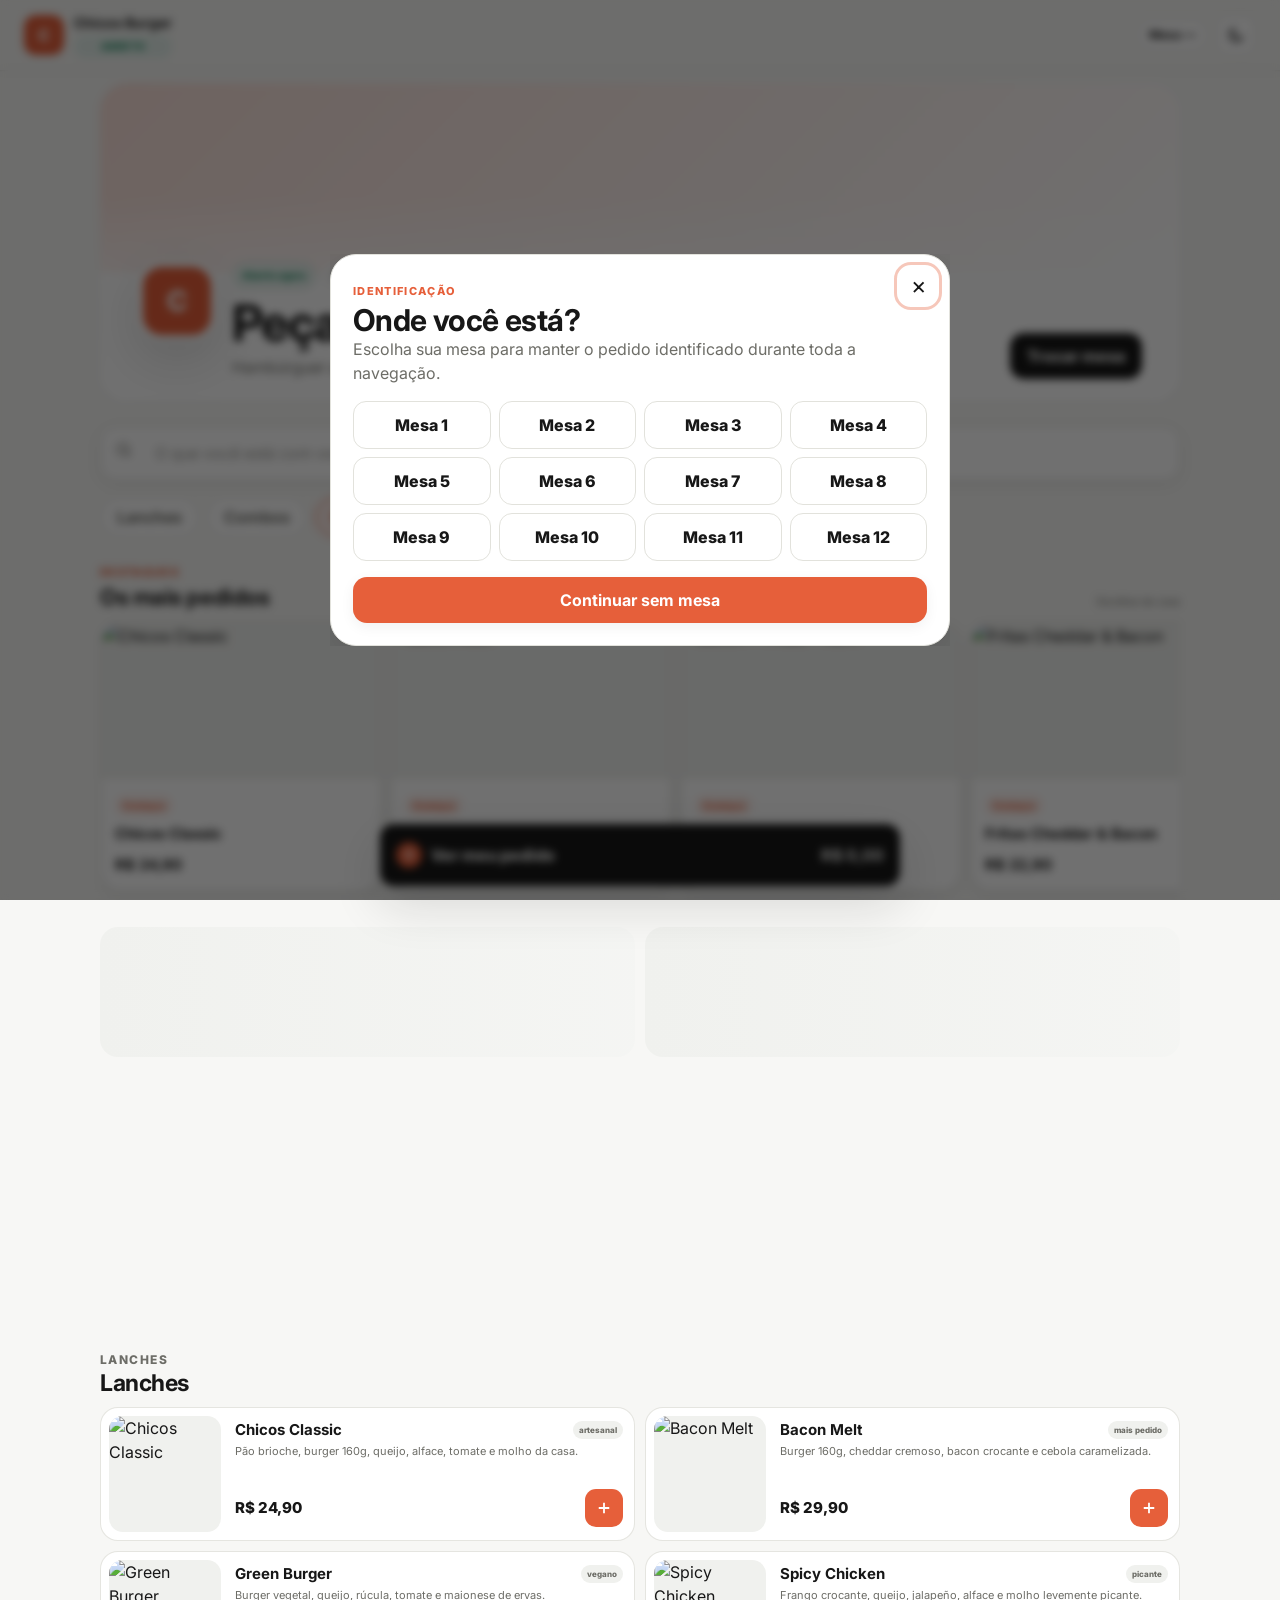
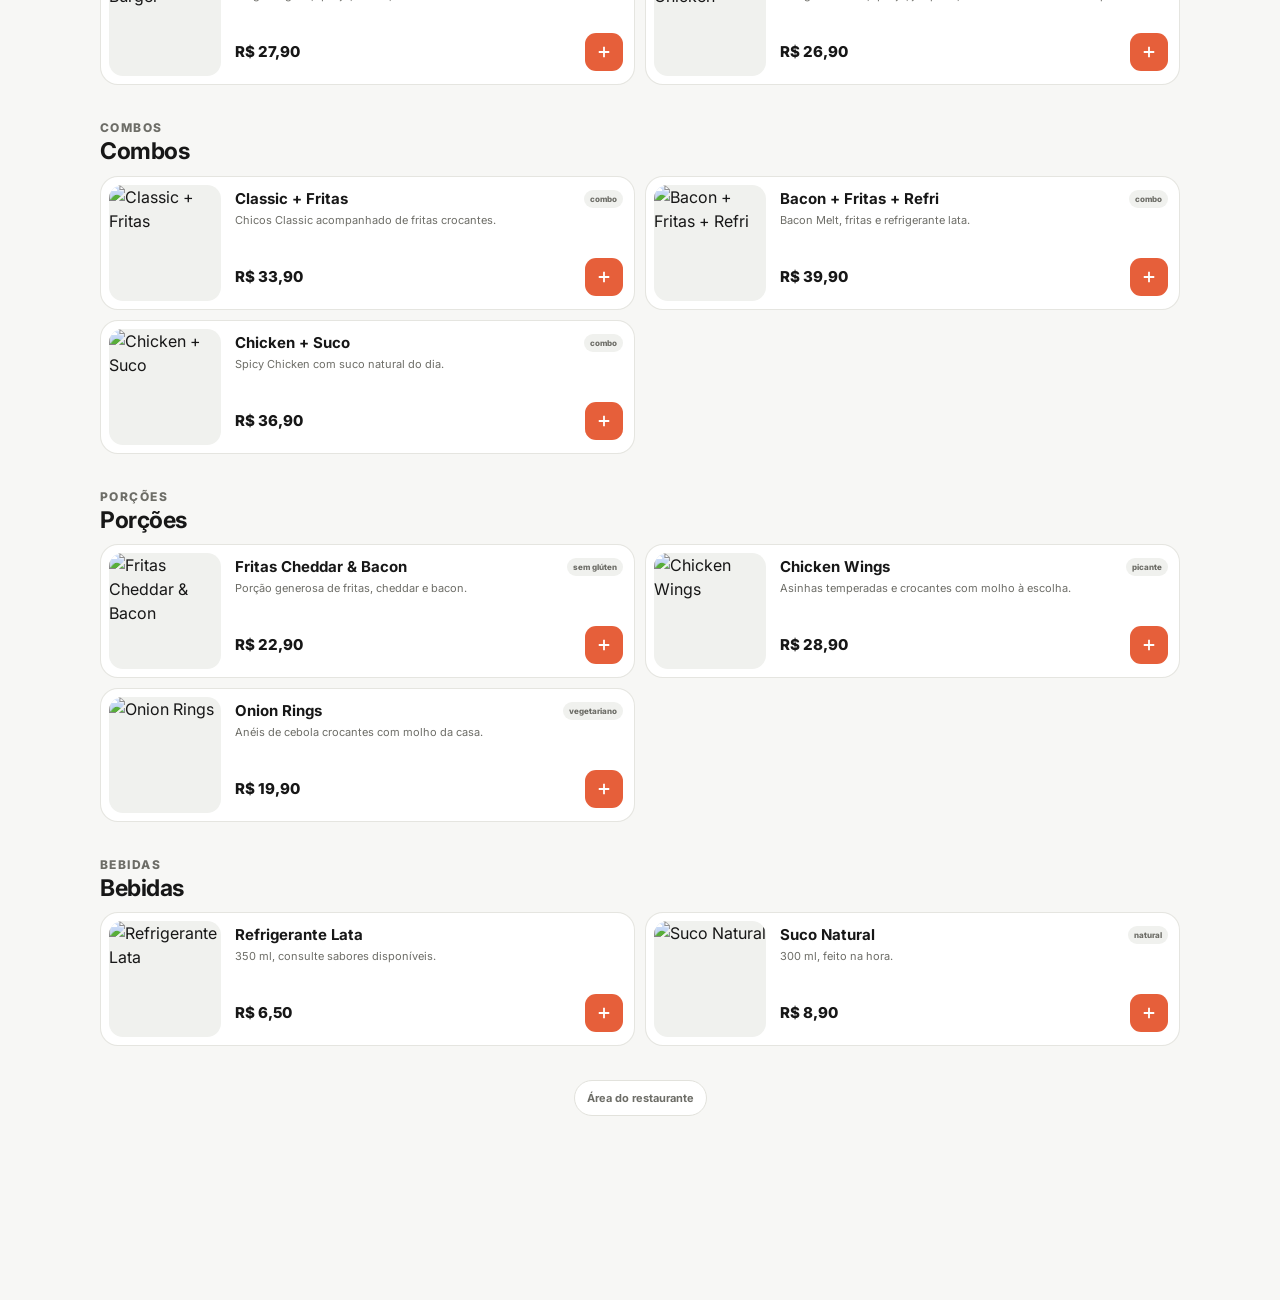
==== index.html @ df5fd44f "feat(cro): improve mobile copy, filters and conversion actions" ====
<!doctype html>
<html lang="pt-BR">
<head>
<meta charset="utf-8">
<meta name="viewport" content="width=device-width,initial-scale=1,viewport-fit=cover">
<meta name="theme-color" content="#E65F3A">
<meta name="description" content="Cardápio digital personalizado.">
<link rel="manifest" href="manifest.json">
<link rel="icon" href="assets/icon.svg" type="image/svg+xml">
<link rel="preconnect" href="https://fonts.googleapis.com">
<link rel="preconnect" href="https://fonts.gstatic.com" crossorigin>
<link href="https://fonts.googleapis.com/css2?family=Inter:wght@400;500;600;700;800&display=swap" rel="stylesheet">
<link rel="stylesheet" href="css/base.css">
<link rel="stylesheet" href="css/menu.css">
<title>Cardápio Digital</title>
</head>
<body>
<div class="app-shell menu-app">
<header class="topbar menu-topbar">
  <a class="brand-lockup" href="#" aria-label="Início do cardápio">
    <div class="brand-mark" id="brandMark" aria-hidden="true">C</div>
    <div class="brand-copy"><strong id="restaurantName">Cardápio</strong><span id="restaurantStatus" class="status-badge">Aberto</span></div>
  </a>
  <div class="header-actions"><span id="tableBadge" class="table-badge">Mesa —</span><button class="icon-button" id="themeToggle" type="button" aria-label="Alternar tema"></button></div>
</header>

<section class="brand-hero" id="brandHero" aria-labelledby="menuTitle">
  <div class="brand-cover" id="brandCover"></div>
  <div class="brand-hero-inner">
    <div class="brand-avatar" id="brandAvatar">C</div>
    <div class="brand-identity">
      <div class="brand-status-row"><span class="hero-status" id="heroStatus">Aberto agora</span><span class="hero-table" id="heroTable">Mesa —</span></div>
      <h1 id="menuTitle">Peça do seu jeito.</h1>
      <p id="menuSubtitle" class="muted">Escolha seus favoritos e peça em poucos toques.</p>
    </div>
    <button class="hero-action" id="changeTableButton" type="button">Trocar mesa</button>
  </div>
</section>

<main>
<section class="search-wrap" aria-label="Busca">
<label class="search-field"><span class="sr-only">Buscar no cardápio</span><span class="search-icon" id="searchIcon" aria-hidden="true"></span><input id="searchInput" type="search" autocomplete="off" placeholder="O que você está com vontade de comer?"><button id="clearSearch" class="clear-search" type="button" aria-label="Limpar busca" hidden>×</button></label>
</section>

<nav id="categoryNav" class="category-nav" aria-label="Categorias"></nav>
<div id="filterNav" class="filter-nav" aria-label="Filtros do cardápio"></div>

<section id="featuredSection" class="discover-section" hidden aria-labelledby="featuredTitle">
<div class="discover-head"><div><p class="eyebrow">Destaques</p><h2 id="featuredTitle">Os mais pedidos</h2></div><span class="discover-note">Escolhas da casa</span></div>
<div id="featuredGrid" class="featured-scroller"></div>
</section>

<section id="repeatSection" class="discover-section" hidden aria-labelledby="repeatTitle">
<div class="discover-head"><div><p class="eyebrow">Para você</p><h2 id="repeatTitle">Peça novamente</h2></div><span class="discover-note">Seus últimos pedidos</span></div>
<div id="repeatGrid" class="repeat-scroller"></div>
</section>

<div id="loadingState" class="product-grid skeleton-grid" aria-hidden="true"></div>
<section id="menuSections" class="menu-sections" hidden></section>
<section id="emptyState" class="state-card" hidden><div class="state-icon" aria-hidden="true">⌕</div><h2>Nenhum item encontrado</h2><p class="muted">Tente buscar por outro nome ou escolha outra categoria.</p></section>
</main>
<section id="visitSection" class="visit-section" hidden aria-labelledby="visitTitle"><div class="visit-inner"><div><p class="eyebrow">Visite o restaurante</p><h2 id="visitTitle">Onde estamos</h2><p id="visitAddress" class="visit-address"></p><p id="visitHours" class="muted visit-hours"></p></div><div class="visit-actions"><a id="mapButton" class="primary-button" href="#" target="_blank" rel="noopener">Como chegar</a><a id="whatsappButton" class="outline-button" href="#" target="_blank" rel="noopener">WhatsApp</a></div></div></section>
<footer class="menu-footer"><a href="admin.html" class="admin-access">Área do restaurante</a></footer>

<button id="cartBar" class="cart-bar" type="button" aria-label="Abrir carrinho"><span class="cart-bar-left"><span class="count-badge" id="cartCount">0</span><span>Ver meu pedido</span></span><strong id="cartTotal">R$ 0,00</strong></button>
</div>

<dialog id="productDialog" class="modal">
<div class="modal-card product-modal">
<button class="modal-close" data-close="productDialog" type="button" aria-label="Fechar">×</button>
<div class="modal-media"><img id="productModalImage" alt="" loading="lazy"></div>
<div class="modal-body">
<div class="modal-kicker"><span id="productModalCategory" class="tag"></span></div>
<h2 id="productModalName"></h2><p id="productModalDescription" class="muted"></p><strong id="productModalPrice" class="modal-price"></strong>
<div id="addonGroups" class="addon-groups"></div>
<label class="field-label"><span>Observações</span><textarea id="productNotes" rows="3" maxlength="240" placeholder="Ex.: sem cebola, ponto da carne..."></textarea></label>
<div class="modal-footer"><div class="quantity-control"><button id="modalMinus" type="button" aria-label="Diminuir">−</button><output id="modalQuantity">1</output><button id="modalPlus" type="button" aria-label="Aumentar">+</button></div><button id="addToCartButton" class="primary-button" type="button">Adicionar • <span id="modalAddTotal">R$ 0,00</span></button></div>
</div>
</div>
</dialog>

<dialog id="cartDialog" class="modal modal-bottom">
<div class="modal-card cart-modal">
<div class="cart-head"><div><p class="eyebrow">Seu pedido</p><h2>Carrinho</h2></div><button class="modal-close" id="closeCartTop" data-close="cartDialog" type="button" aria-label="Fechar">×</button></div>
<div id="cartItems" class="cart-items"></div>
<section class="cart-upsell" id="cartUpsell" hidden><div class="discover-head"><div><p class="eyebrow">Aproveite</p><h3>Peça também</h3></div></div><div id="cartRecommendations" class="cart-recommendations"></div></section>
<div id="cartEmpty" class="state-card compact" hidden><div class="state-icon">🛒</div><h3>Seu carrinho está vazio</h3><p class="muted">Adicione um item para começar.</p></div>
<form id="checkoutForm" class="checkout-form" novalidate>
<div class="form-grid two"><label class="field-label"><span>Nome</span><input id="customerName" required maxlength="80" autocomplete="name" placeholder="Como podemos chamar você?"></label><label class="field-label"><span>Contato</span><input id="customerPhone" maxlength="20" autocomplete="tel" placeholder="(opcional)"></label></div>
<fieldset class="order-type-field"><legend>Tipo de pedido</legend><div class="choice-grid">
<label class="choice-card"><input type="radio" name="orderType" value="table" checked><span>Na mesa<span class="choice-meta" id="tableChoiceMeta">Mesa —</span></span></label>
<label class="choice-card"><input type="radio" name="orderType" value="pickup"><span>Retirada<span class="choice-meta">Balcão</span></span></label>
<label class="choice-card"><input type="radio" name="orderType" value="delivery"><span>Delivery<span class="choice-meta">Informe o endereço</span></span></label>
</div></fieldset>
<label id="addressField" class="field-label" hidden><span>Endereço</span><textarea id="customerAddress" rows="2" maxlength="220" placeholder="Rua, número, bairro e referência"></textarea></label>
<label class="field-label"><span>Cupom</span><div class="coupon-row"><input id="couponInput" maxlength="30" placeholder="Ex.: BEMVINDO10"><button id="applyCouponButton" class="outline-button" type="button">Aplicar</button></div><small id="couponMessage" class="field-help" aria-live="polite"></small></label>
<div class="checkout-summary"><div><span>Subtotal</span><strong id="checkoutSubtotal">R$ 0,00</strong></div><div><span>Desconto</span><strong id="checkoutDiscount">R$ 0,00</strong></div><div class="checkout-grand"><span>Total</span><strong id="checkoutTotal">R$ 0,00</strong></div></div>
<div class="checkout-actions"><button class="primary-button full" id="sendOrderButton" type="submit">Confirmar pedido · <span id="checkoutButtonTotal">R$ 0,00</span></button><button class="checkout-cancel" id="closeCartBottom" type="button">Voltar ao cardápio</button></div><p class="microcopy">Seu pedido será salvo neste dispositivo e aberto no WhatsApp do restaurante.</p>
</form>
</div>
</dialog>

<dialog id="tableDialog" class="modal"><div class="modal-card simple-modal"><button class="modal-close" id="closeTableTop" data-close="tableDialog" type="button" aria-label="Fechar">×</button><div class="cart-head"><div><p class="eyebrow">Identificação</p><h2>Onde você está?</h2></div></div><p class="muted">Escolha sua mesa para manter o pedido identificado durante toda a navegação.</p><div id="tableChoices" class="table-choice-grid"></div><button class="primary-button full" id="continueWithoutTable" type="button">Continuar sem mesa</button></div></dialog>
<div id="toast" class="toast" role="status" aria-live="polite"></div>
<script src="js/data.js"></script><script src="js/utils.js"></script><script src="js/i18n.js"></script><script src="js/cart.js"></script><script src="js/menu.js"></script>
</body>
</html>
---- css/base.css ----
:root{--font-sans:"Inter",system-ui,-apple-system,BlinkMacSystemFont,"Segoe UI",sans-serif;--bg:#f7f7f5;--surface:#fff;--surface-2:#f0f1ee;--text:#171717;--muted:#6d6d67;--border:#e2e2dc;--primary:#e65f3a;--primary-strong:#c94622;--success:#18865c;--warning:#b26b00;--danger:#b42318;--shadow-sm:0 4px 14px rgba(23,23,23,.06);--shadow-lg:0 18px 50px rgba(23,23,23,.14);--radius-sm:10px;--radius-md:16px;--radius-lg:24px;--content-max:1120px;color-scheme:light}
html[data-theme="dark"]{--bg:#121212;--surface:#1a1a1a;--surface-2:#222;--text:#f3f3ef;--muted:#aaa9a0;--border:#30302c;--shadow-sm:0 6px 18px rgba(0,0,0,.24);--shadow-lg:0 24px 60px rgba(0,0,0,.45);color-scheme:dark}
*{box-sizing:border-box}html{scroll-behavior:smooth;background:var(--bg)}body{margin:0;min-width:320px;background:var(--bg);color:var(--text);font-family:var(--font-sans);line-height:1.5;-webkit-font-smoothing:antialiased;text-rendering:optimizeLegibility}button,input,textarea,select{font:inherit}button{cursor:pointer}button:focus-visible,input:focus-visible,textarea:focus-visible,select:focus-visible,a:focus-visible{outline:3px solid color-mix(in srgb,var(--primary) 35%,transparent);outline-offset:2px}img{display:block;max-width:100%}a{color:inherit;text-decoration:none}.sr-only{position:absolute;width:1px;height:1px;padding:0;margin:-1px;overflow:hidden;clip:rect(0,0,0,0);white-space:nowrap;border:0}.app-shell{min-height:100dvh;padding-bottom:84px}main{width:min(calc(100% - 32px),var(--content-max));margin:0 auto}
.topbar{position:sticky;top:0;z-index:20;display:flex;align-items:center;justify-content:space-between;gap:16px;padding:12px 16px;border-bottom:1px solid color-mix(in srgb,var(--border) 85%,transparent);background:color-mix(in srgb,var(--bg) 88%,transparent);backdrop-filter:blur(18px)}
.brand-lockup,.header-actions,.cart-bar-left,.cart-head,.content-toolbar,.panel-head,.admin-actions{display:flex;align-items:center}.brand-lockup{gap:10px;min-width:0}.brand-copy{display:grid;gap:2px;min-width:0}.brand-copy strong{font-size:14px;white-space:nowrap;overflow:hidden;text-overflow:ellipsis}.header-actions{gap:8px}.brand-mark{width:40px;height:40px;border-radius:12px;display:grid;place-items:center;background:var(--primary);color:#fff;font-weight:800;flex:0 0 auto}.brand-mark.large{width:56px;height:56px;border-radius:16px;margin-bottom:14px}
.table-badge,.status-badge,.tag,.count-badge{display:inline-flex;align-items:center;justify-content:center;border-radius:999px;white-space:nowrap}.table-badge{min-height:32px;padding:0 11px;background:var(--surface);border:1px solid var(--border);font-size:12px;font-weight:700}.status-badge{padding:4px 8px;font-size:10px;font-weight:800;letter-spacing:.02em;text-transform:uppercase;background:color-mix(in srgb,var(--success) 12%,var(--surface));color:var(--success)}.status-badge.closed{background:color-mix(in srgb,var(--danger) 12%,var(--surface));color:var(--danger)}.count-badge{min-width:26px;height:26px;padding:0 7px;background:var(--primary);color:#fff;font-size:12px;font-weight:800}
.icon-button,.modal-close,.clear-search{border:0;background:transparent;color:var(--text)}.icon-button{width:40px;height:40px;border-radius:12px;display:grid;place-items:center;background:var(--surface);border:1px solid var(--border)}.icon-button svg{width:18px;height:18px}
.primary-button,.outline-button{min-height:46px;border-radius:14px;padding:0 18px;border:1px solid transparent;font-weight:700;transition:transform .18s ease,background .18s ease,border-color .18s ease}.primary-button{background:var(--primary);color:#fff;box-shadow:var(--shadow-sm)}.primary-button:hover{background:var(--primary-strong);transform:translateY(-1px)}.primary-button:disabled{opacity:.55;cursor:not-allowed;transform:none}.outline-button{background:var(--surface);color:var(--text);border-color:var(--border)}.outline-button:hover{border-color:var(--primary)}.full{width:100%}.danger-outline{color:var(--danger);border-color:color-mix(in srgb,var(--danger) 30%,var(--border))}
.hero{display:flex;align-items:end;justify-content:space-between;gap:20px;padding:28px 0 18px}.eyebrow{margin:0 0 4px;color:var(--primary);font-size:11px;text-transform:uppercase;letter-spacing:.12em;font-weight:800}h1,h2,h3,p{margin-top:0}h1{margin-bottom:8px;font-size:clamp(30px,5vw,46px);line-height:1.03;letter-spacing:-.035em}h2{font-size:clamp(22px,3vw,30px);letter-spacing:-.02em;line-height:1.1;margin-bottom:8px}h3{font-size:17px;margin-bottom:6px}.muted{color:var(--muted)}.microcopy{color:var(--muted);font-size:11px;text-align:center;margin:10px 0 0}.field-help{color:var(--muted);font-size:11px}.error-message{min-height:20px;color:var(--danger);font-size:12px;margin-bottom:0}
.search-wrap{padding-bottom:12px}.search-field{display:flex;align-items:center;gap:10px;min-height:50px;padding:0 14px;border:1px solid var(--border);border-radius:16px;background:var(--surface)}.search-field input{width:100%;border:0;background:transparent;color:var(--text);outline:0;min-width:0}.search-field input::placeholder{color:color-mix(in srgb,var(--muted) 70%,transparent)}.search-icon svg{width:18px;height:18px;color:var(--muted)}.clear-search{font-size:24px;color:var(--muted);line-height:1}
.category-nav{position:sticky;top:64px;z-index:15;display:flex;gap:8px;padding:8px 0;margin-bottom:18px;overflow-x:auto;scrollbar-width:none;background:color-mix(in srgb,var(--bg) 92%,transparent);backdrop-filter:blur(12px)}.category-nav::-webkit-scrollbar{display:none}.category-chip{flex:0 0 auto;min-height:38px;padding:0 14px;border-radius:999px;border:1px solid var(--border);background:var(--surface);color:var(--muted);font-weight:700}.category-chip.active{border-color:var(--primary);background:color-mix(in srgb,var(--primary) 11%,var(--surface));color:var(--primary)}
.product-grid{display:grid;grid-template-columns:1fr;gap:12px}.menu-section{scroll-margin-top:120px;margin-bottom:32px}.section-head{display:flex;align-items:end;justify-content:space-between;gap:14px;margin-bottom:12px}.section-head p{margin-bottom:0;font-size:12px;color:var(--muted)}.product-card{display:grid;grid-template-columns:112px 1fr;gap:14px;padding:10px;background:var(--surface);border:1px solid var(--border);border-radius:18px;box-shadow:var(--shadow-sm);transition:transform .18s ease,border-color .18s ease}.product-card:hover{transform:translateY(-1px);border-color:color-mix(in srgb,var(--primary) 35%,var(--border))}.product-media{position:relative;min-height:120px;overflow:hidden;border-radius:14px;background:var(--surface-2)}.product-media img{width:100%;height:100%;min-height:120px;object-fit:cover}.product-media .sold-out{position:absolute;inset:auto 8px 8px;background:rgba(0,0,0,.68);color:#fff;border-radius:999px;padding:5px 8px;font-size:10px;font-weight:800;text-align:center}.product-body{display:flex;min-width:0;flex-direction:column;justify-content:space-between;gap:8px;padding:4px 3px 4px 0}.product-title-row{display:flex;align-items:start;justify-content:space-between;gap:8px}.product-card h3{margin:0;font-size:16px}.product-desc{margin:0;color:var(--muted);font-size:12px;display:-webkit-box;-webkit-line-clamp:2;-webkit-box-orient:vertical;overflow:hidden}.product-bottom{display:flex;align-items:center;justify-content:space-between;gap:10px}.product-price{font-weight:800;font-size:15px}.add-button{width:40px;height:40px;flex:0 0 auto;display:grid;place-items:center;border-radius:12px;border:0;background:var(--primary);color:#fff;font-size:22px}.product-card[data-sold="true"]{opacity:.62}.product-card[data-sold="true"] .add-button{background:var(--surface-2);color:var(--muted);cursor:not-allowed}.add-button svg{width:18px;height:18px}.tags{display:flex;flex-wrap:wrap;gap:5px}.tag{padding:3px 7px;border:1px solid var(--border);color:var(--muted);font-size:10px;font-weight:700;background:var(--surface-2)}
.state-card{padding:34px 18px;border:1px dashed var(--border);border-radius:20px;text-align:center;background:var(--surface)}.state-card.compact{padding:20px 16px}.state-icon{font-size:28px;margin-bottom:8px}
.cart-bar{position:fixed;left:50%;bottom:14px;z-index:30;transform:translateX(-50%);width:min(calc(100% - 28px),520px);min-height:60px;padding:0 16px;display:flex;justify-content:space-between;align-items:center;gap:12px;background:var(--text);color:var(--bg);border:0;border-radius:18px;box-shadow:var(--shadow-lg)}.cart-bar-left{gap:9px;font-weight:800}
.modal{width:100%;max-width:620px;padding:0;border:0;background:transparent}.modal::backdrop{background:rgba(0,0,0,.56);backdrop-filter:blur(4px)}.modal-card{position:relative;overflow:hidden;background:var(--surface);color:var(--text);border:1px solid var(--border);border-radius:var(--radius-lg);box-shadow:var(--shadow-lg)}.modal-close{position:absolute;top:12px;right:12px;z-index:5;width:38px;height:38px;border-radius:12px;background:color-mix(in srgb,var(--surface) 88%,transparent);font-size:24px}.modal-body,.simple-modal,.login-card{padding:22px}.product-modal{max-height:92dvh;overflow-y:auto}.modal-media{aspect-ratio:16/10;background:var(--surface-2)}.modal-media img{width:100%;height:100%;object-fit:cover}.modal-price{display:block;font-size:23px;margin-bottom:14px}.addon-groups{display:grid;gap:14px;margin:16px 0}.addon-group h4{margin:0 0 8px;font-size:13px}.addon-options{display:grid;gap:7px}.addon-option{display:flex;align-items:center;justify-content:space-between;gap:12px;min-height:44px;padding:9px 10px;border:1px solid var(--border);border-radius:12px}.addon-option-main{display:flex;align-items:center;gap:9px;min-width:0}.addon-option input{accent-color:var(--primary)}.addon-option small{color:var(--muted);font-size:11px}
.field-label{display:grid;gap:6px;margin-bottom:14px}.field-label>span{font-size:12px;font-weight:700}input,textarea,select{width:100%;border:1px solid var(--border);border-radius:12px;min-height:44px;padding:10px 12px;background:var(--surface);color:var(--text)}textarea{resize:vertical;min-height:90px}.modal-footer{display:grid;grid-template-columns:auto 1fr;gap:10px;align-items:center;margin-top:10px}.quantity-control{display:inline-flex;align-items:center;border:1px solid var(--border);border-radius:14px;overflow:hidden;min-height:46px}.quantity-control button{width:42px;height:46px;border:0;background:var(--surface-2);color:var(--text);font-size:20px}.quantity-control output{min-width:34px;text-align:center;font-weight:800}
.modal-bottom{align-items:end}.modal-bottom .cart-modal{border-radius:24px 24px 0 0;max-height:94dvh}.cart-modal{display:grid;gap:14px;padding:20px}.cart-head{justify-content:space-between;gap:12px}.cart-head h2{margin-bottom:0}.cart-items{display:grid;gap:10px;max-height:34dvh;overflow-y:auto}.cart-item{display:grid;grid-template-columns:1fr auto;gap:12px;padding:12px;border:1px solid var(--border);border-radius:14px;background:var(--surface-2)}.cart-item h3{font-size:14px;margin:0 0 4px}.cart-item p{margin:0;color:var(--muted);font-size:11px}.cart-item-side{display:grid;justify-items:end;gap:7px}.cart-item-actions{display:inline-flex;align-items:center;gap:5px}.cart-item-actions button{width:30px;height:30px;border-radius:9px;border:1px solid var(--border);background:var(--surface);color:var(--text)}.cart-item-total{font-weight:800;font-size:13px}.checkout-form{border-top:1px solid var(--border);padding-top:16px}.form-grid{display:grid;gap:12px}.form-grid.two{grid-template-columns:1fr}.order-type-field{border:0;padding:0;margin:0 0 14px}.order-type-field legend{font-size:12px;font-weight:700;margin-bottom:7px}.choice-grid{display:grid;grid-template-columns:1fr;gap:8px}.choice-card{position:relative;display:flex;cursor:pointer}.choice-card input{position:absolute;opacity:0;pointer-events:none}.choice-card span{width:100%;padding:12px;border:1px solid var(--border);border-radius:13px;font-weight:700;display:grid;gap:2px}.choice-card input:checked+span{border-color:var(--primary);background:color-mix(in srgb,var(--primary) 10%,var(--surface))}.choice-meta{color:var(--muted);font-size:10px;font-weight:500}.coupon-row{display:grid;grid-template-columns:1fr auto;gap:8px}.checkout-summary{display:grid;gap:7px;margin:12px 0 14px;padding:14px;border:1px solid var(--border);border-radius:14px}.checkout-summary>div{display:flex;justify-content:space-between;gap:12px;font-size:12px}.checkout-grand{padding-top:8px;border-top:1px solid var(--border);font-size:15px!important}.table-choice-grid{display:grid;grid-template-columns:repeat(3,1fr);gap:8px;margin:16px 0}.table-choice-button{min-height:48px;border:1px solid var(--border);border-radius:13px;background:var(--surface);color:var(--text);font-weight:800}.table-choice-button:hover{border-color:var(--primary)}
.toast{position:fixed;left:50%;bottom:88px;z-index:90;transform:translate(-50%,12px);min-width:min(92vw,340px);padding:12px 16px;border-radius:12px;background:var(--text);color:var(--bg);box-shadow:var(--shadow-lg);opacity:0;pointer-events:none;transition:opacity .2s ease,transform .2s ease;text-align:center;font-size:12px;font-weight:700}.toast.show{opacity:1;transform:translate(-50%,0)}.skeleton-grid{min-height:420px}.skeleton-grid:before,.skeleton-grid:after{content:"";display:block;height:130px;border-radius:18px;background:linear-gradient(90deg,var(--surface-2),color-mix(in srgb,var(--surface-2) 70%,var(--surface)),var(--surface-2));background-size:200% 100%;animation:shimmer 1.2s infinite}.skeleton-grid:after{animation-delay:.18s}@keyframes shimmer{0%{background-position:0 0}100%{background-position:200% 0}}
@media (min-width:680px){main{width:min(calc(100% - 48px),var(--content-max))}.product-grid{grid-template-columns:repeat(2,1fr)}.form-grid.two,.choice-grid{grid-template-columns:repeat(2,1fr)}.choice-grid .choice-card:last-child:nth-child(odd){grid-column:1/-1}.table-choice-grid{grid-template-columns:repeat(4,1fr)}}@media (min-width:960px){.topbar{padding-inline:28px}.modal-bottom{align-items:center}.modal-bottom .cart-modal{border-radius:var(--radius-lg)}}
---- css/menu.css ----
.menu-app{--page-gutter:16px}.menu-topbar{box-shadow:0 1px 0 rgba(0,0,0,.02)}.brand-hero{position:relative;overflow:hidden;margin:0 auto 12px;width:min(100%,1180px);min-height:285px;background:var(--surface);border-bottom:1px solid var(--border);border-radius:0 0 28px 28px}.brand-cover{position:absolute;inset:0;height:170px;background:linear-gradient(135deg,color-mix(in srgb,var(--hero-color,#E65F3A) 24%,var(--surface)),var(--surface));background-size:cover;background-position:center}.brand-cover:not(.has-image){opacity:.8}.brand-hero-inner{position:relative;z-index:1;min-height:285px;display:grid;align-content:end;grid-template-columns:auto 1fr auto;gap:16px;padding:28px 16px 24px;background:linear-gradient(180deg,transparent 35%,color-mix(in srgb,var(--surface) 82%,transparent) 70%,var(--surface) 100%)}.brand-avatar{width:78px;height:78px;display:grid;place-items:center;border-radius:24px;border:5px solid var(--surface);background:var(--avatar-color,#E65F3A);color:#fff;font-size:28px;font-weight:800;box-shadow:var(--shadow-lg)}.brand-identity{min-width:0;align-self:end}.brand-status-row{display:flex;flex-wrap:wrap;gap:7px;margin-bottom:9px}.hero-status,.hero-table{display:inline-flex;align-items:center;min-height:27px;padding:0 9px;border-radius:999px;background:var(--surface);border:1px solid var(--border);color:var(--muted);font-size:10px;font-weight:800}.hero-status{color:var(--success);background:color-mix(in srgb,var(--success) 9%,var(--surface));border-color:color-mix(in srgb,var(--success) 18%,var(--border))}.hero-status.closed{color:var(--danger);background:color-mix(in srgb,var(--danger) 8%,var(--surface))}.brand-hero h1{max-width:650px;margin:0 0 6px;font-size:clamp(30px,7vw,50px)}.brand-hero .muted{max-width:650px;margin:0}.hero-action{align-self:end;min-height:46px;padding:0 17px;border:0;border-radius:var(--button-radius,14px);background:var(--text);color:var(--bg);font-weight:800;white-space:nowrap}.brand-hero.style-contained .brand-cover{inset:12px 12px auto;height:155px;border-radius:22px}.brand-hero.style-contained .brand-hero-inner{min-height:270px;padding-top:175px;background:linear-gradient(180deg,transparent 38%,var(--surface) 66%)}.brand-hero.style-color{background:var(--hero-color,#E65F3A);color:#fff;border-color:transparent}.brand-hero.style-color .brand-cover{opacity:0}.brand-hero.style-color .brand-hero-inner{background:linear-gradient(180deg,transparent,var(--hero-color,#E65F3A));}.brand-hero.style-color .muted,.brand-hero.style-color .hero-table{color:rgba(255,255,255,.82)}.brand-hero.style-color .hero-table{background:rgba(255,255,255,.14);border-color:rgba(255,255,255,.2)}.brand-hero.style-color .hero-action{background:#fff;color:var(--hero-color,#E65F3A)}.search-wrap{position:sticky;top:64px;z-index:17;padding:10px 0 8px;background:color-mix(in srgb,var(--bg) 93%,transparent);backdrop-filter:blur(12px)}.search-field{box-shadow:var(--shadow-sm);min-height:54px;border-radius:16px}.category-nav{top:118px;margin:0 -4px 12px;padding:9px 4px}.category-chip{min-height:40px;border-radius:999px;padding-inline:16px}.discover-section{margin:18px 0 28px}.discover-head{display:flex;align-items:end;justify-content:space-between;gap:12px;margin-bottom:12px}.discover-head h2{margin:0;font-size:22px}.discover-note{color:var(--muted);font-size:10px}.featured-scroller,.repeat-scroller{display:flex;gap:10px;overflow-x:auto;padding:2px 1px 8px;scroll-snap-type:x proximity;scrollbar-width:none}.featured-scroller::-webkit-scrollbar,.repeat-scroller::-webkit-scrollbar{display:none}.featured-card{position:relative;flex:0 0 min(72vw,270px);overflow:hidden;background:var(--surface);border:1px solid var(--border);border-radius:20px;box-shadow:var(--shadow-sm);scroll-snap-align:start;cursor:pointer}.featured-media{height:155px;background:var(--surface-2)}.featured-media img{width:100%;height:100%;object-fit:cover}.featured-content{padding:12px 13px 14px}.featured-tag{display:inline-flex;margin-bottom:7px;padding:4px 8px;border-radius:999px;background:color-mix(in srgb,var(--primary) 10%,var(--surface));color:var(--primary);font-size:9px;font-weight:800}.featured-content h3{margin:0 0 6px;font-size:15px}.featured-content strong{font-size:15px}.repeat-card{display:grid;grid-template-columns:64px 1fr;align-items:center;gap:10px;flex:0 0 min(72vw,270px);padding:9px;border:1px solid var(--border);border-radius:16px;background:var(--surface);text-align:left;color:var(--text);scroll-snap-align:start}.repeat-card img{width:64px;height:64px;object-fit:cover;border-radius:11px;background:var(--surface-2)}.repeat-card span{display:grid;gap:4px;min-width:0}.repeat-card strong{font-size:12px;overflow:hidden;text-overflow:ellipsis;white-space:nowrap}.repeat-card small{color:var(--muted);font-size:11px;font-weight:700}.menu-sections{padding-top:4px}.menu-section{margin-bottom:34px}.section-head{margin-bottom:11px}.section-head .eyebrow{margin-bottom:2px}.section-head h2{margin:0;font-size:23px}.product-grid{gap:10px}.product-card{grid-template-columns:104px 1fr;min-height:132px;padding:8px;border-radius:18px;border-color:color-mix(in srgb,var(--border) 88%,transparent);box-shadow:none}.product-card:hover{transform:none;box-shadow:var(--shadow-sm)}.product-media,.product-media img{min-height:116px;height:116px}.product-media{border-radius:14px}.product-body{padding:5px 3px 5px 0}.product-top{min-width:0}.product-title-row{align-items:start}.product-card h3{font-size:15px;line-height:1.2}.product-mini-tag{max-width:88px;overflow:hidden;text-overflow:ellipsis;white-space:nowrap;padding:3px 6px;border-radius:999px;background:var(--surface-2);color:var(--muted);font-size:8px;font-weight:800}.product-desc{margin-top:5px;font-size:11px;line-height:1.35}.product-price{font-size:15px}.add-button{width:38px;height:38px;border-radius:calc(var(--button-radius,14px) - 3px)}html[data-card-style="airy"] .product-card{grid-template-columns:120px 1fr;padding:10px;min-height:148px}.product-card[data-sold="true"]{opacity:.6}.cart-bar{border-radius:var(--button-radius,14px);min-height:62px}.modal-card{border-radius:26px}.choice-card span,.table-choice-button{border-radius:calc(var(--button-radius,14px) - 1px)}.cart-upsell{padding:12px;border:1px solid var(--border);border-radius:18px;background:var(--surface-2)}.cart-upsell .discover-head{margin:0 0 8px}.cart-upsell h3{margin:0}.cart-recommendations{display:grid;grid-template-columns:1fr;gap:7px}.cart-recommendation{display:grid;grid-template-columns:48px 1fr auto;align-items:center;gap:9px;min-height:58px;padding:5px;border:1px solid var(--border);background:var(--surface);border-radius:12px;text-align:left;color:var(--text)}.cart-recommendation img{width:48px;height:48px;border-radius:9px;object-fit:cover;background:var(--surface-2)}.cart-recommendation span{display:grid;gap:2px;min-width:0}.cart-recommendation strong{overflow:hidden;text-overflow:ellipsis;white-space:nowrap;font-size:11px}.cart-recommendation small{font-size:10px;color:var(--muted)}.cart-recommendation b{width:28px;height:28px;display:grid;place-items:center;border-radius:9px;background:var(--primary);color:#fff}.off-hours-banner{margin:4px 0 14px}.state-card{margin-bottom:26px}
@media(min-width:680px){.menu-app .topbar{padding-inline:24px}.brand-hero{margin-top:12px;border-radius:28px}.brand-hero-inner{padding-inline:28px}.brand-cover{height:190px}.brand-hero-inner,.brand-hero{min-height:320px}.featured-card{flex-basis:280px}.repeat-card{flex-basis:290px}.cart-recommendations{grid-template-columns:repeat(2,1fr)}}@media(min-width:960px){.modal-bottom .cart-modal{height:min(88dvh,900px)}.modal-bottom .cart-items{max-height:22dvh}.modal-bottom .cart-upsell{max-height:20dvh}.menu-app main{width:min(calc(100% - 64px),1080px)}.brand-hero{width:min(calc(100% - 64px),1080px)}.brand-hero-inner{padding-left:38px;padding-right:38px}.product-grid{grid-template-columns:repeat(2,1fr)}.product-card{grid-template-columns:112px 1fr}.search-wrap{top:64px}.category-nav{top:118px}}@media(max-width:560px){.brand-hero{border-radius:0 0 24px 24px}.brand-hero-inner{grid-template-columns:1fr auto;gap:10px;padding:14px 16px 20px;min-height:286px}.brand-avatar{width:68px;height:68px;border-radius:20px;grid-row:1}.brand-identity{grid-column:1/-1;grid-row:2}.hero-action{grid-column:2;grid-row:1;font-size:11px;padding-inline:13px}.brand-hero h1{font-size:31px}.brand-cover{height:152px}.brand-hero.style-contained .brand-cover{inset:10px 10px auto;height:140px}.brand-hero.style-contained .brand-hero-inner{min-height:270px;padding-top:152px}.category-nav{top:116px}.search-wrap{top:64px}.product-card{grid-template-columns:92px 1fr}.product-media,.product-media img{height:104px;min-height:104px}.cart-modal{padding:16px}.modal-footer{grid-template-columns:1fr}.quantity-control{justify-content:center}.add-button{width:36px;height:36px}}.modal-bottom{inset:0;margin:0;max-width:none;width:100%;height:100dvh;max-height:none;padding:0;display:grid;place-items:end center;overscroll-behavior:contain}.modal-bottom .cart-modal{width:min(100%,720px);height:min(94dvh,900px);max-height:none;min-height:0;overflow:hidden;display:flex;flex-direction:column}.modal-bottom .cart-head{position:sticky;top:0;z-index:2;flex:0 0 auto;padding-bottom:8px;background:var(--surface)}.modal-bottom .cart-items{flex:0 1 auto;min-height:0;max-height:24dvh;overflow-y:auto;overscroll-behavior:contain;-webkit-overflow-scrolling:touch}.modal-bottom .cart-upsell{flex:0 0 auto;max-height:24dvh;overflow-y:auto;overscroll-behavior:contain;-webkit-overflow-scrolling:touch}.modal-bottom .checkout-form{flex:1 1 0;min-height:0;overflow-y:auto;overscroll-behavior:contain;-webkit-overflow-scrolling:touch;padding-bottom:calc(env(safe-area-inset-bottom) + 18px);scroll-behavior:smooth;scrollbar-gutter:stable}.modal-bottom .checkout-form .field-label:last-of-type{margin-bottom:10px}.checkout-cancel{width:100%;min-height:44px;border:1px solid var(--border);border-radius:var(--button-radius,14px);background:var(--surface);color:var(--text);font-weight:700}.checkout-cancel:hover{border-color:var(--primary)}.simple-modal{overflow:auto;max-height:90dvh;padding-top:28px}.simple-modal .modal-close{display:grid;place-items:center}.modal:not([open]){display:none}.menu-footer{width:min(calc(100% - 32px),1080px);margin:10px auto 100px;text-align:center}.admin-access{display:inline-flex;align-items:center;min-height:36px;padding:0 12px;border:1px solid var(--border);border-radius:999px;background:var(--surface);color:var(--muted);font-size:11px;font-weight:700}.admin-access:hover{color:var(--text);border-color:var(--primary)}@media(min-width:680px){.menu-footer{width:min(calc(100% - 48px),1080px)}}
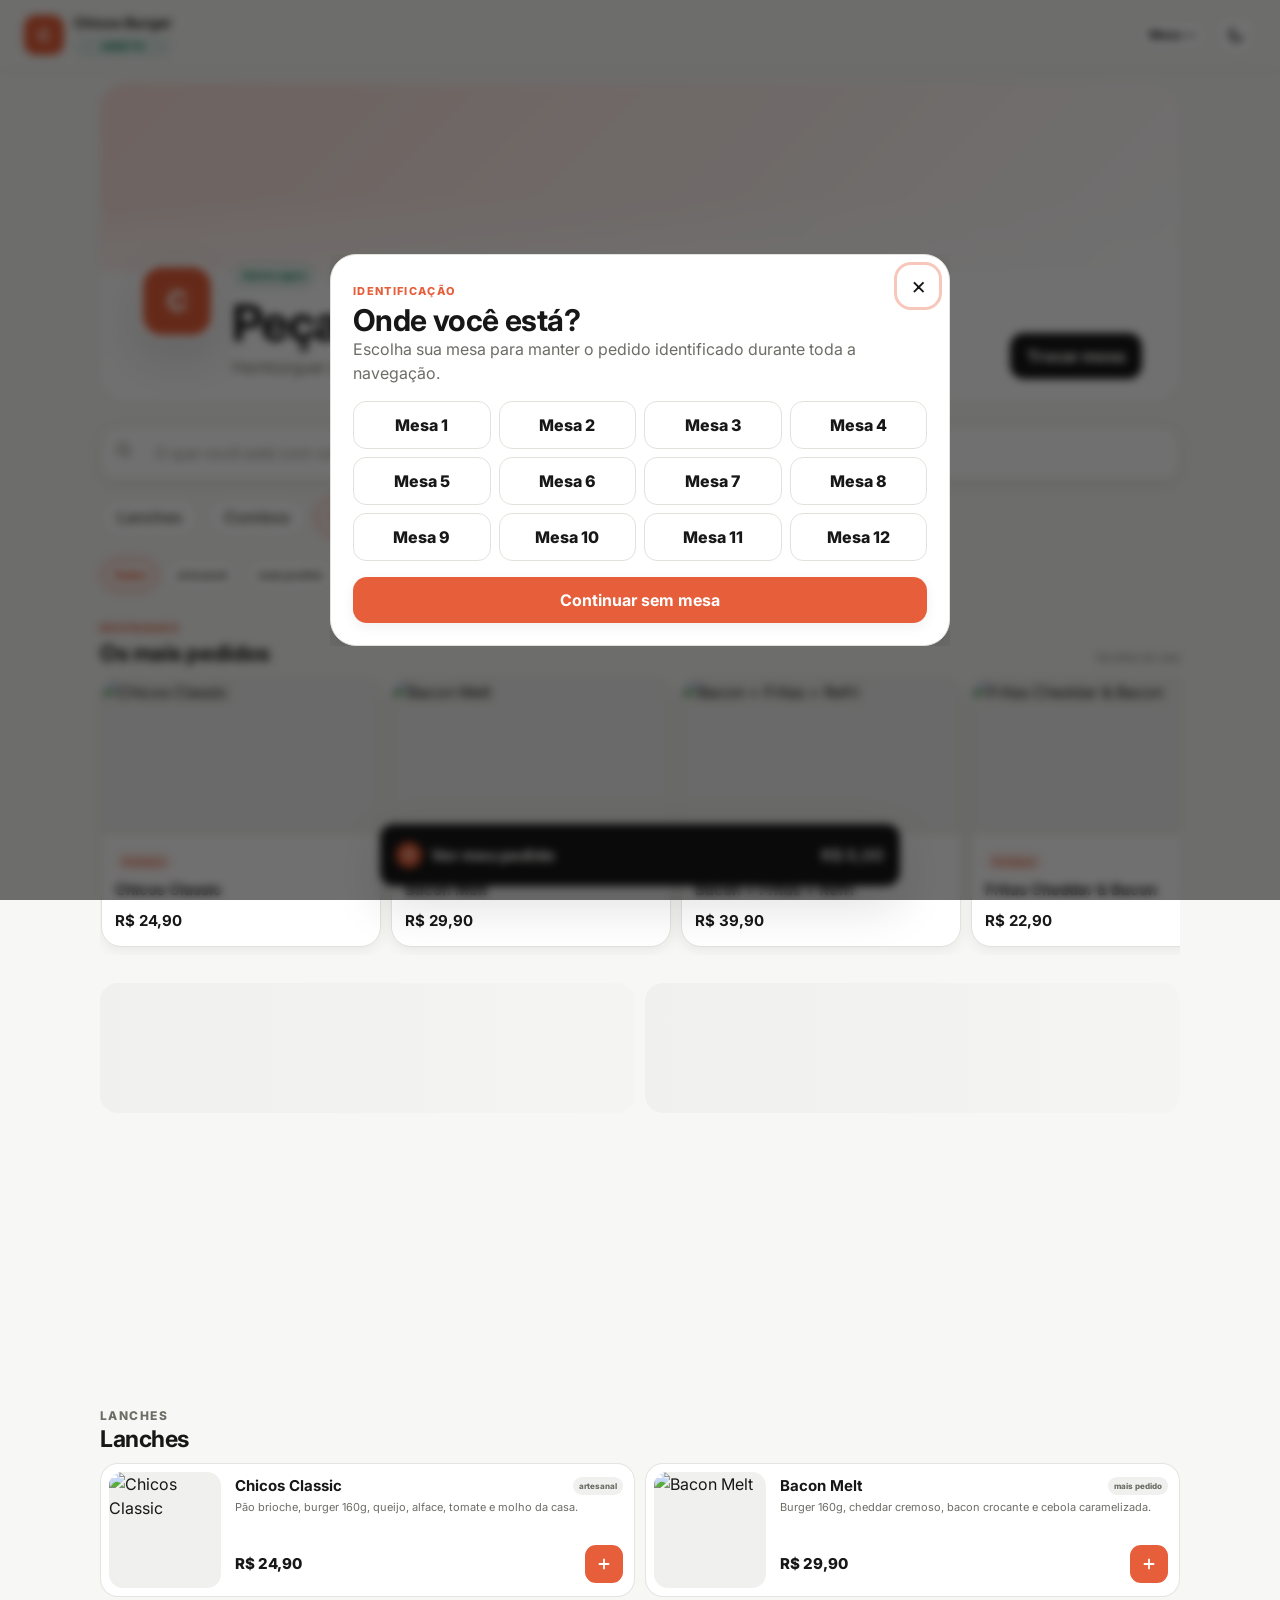
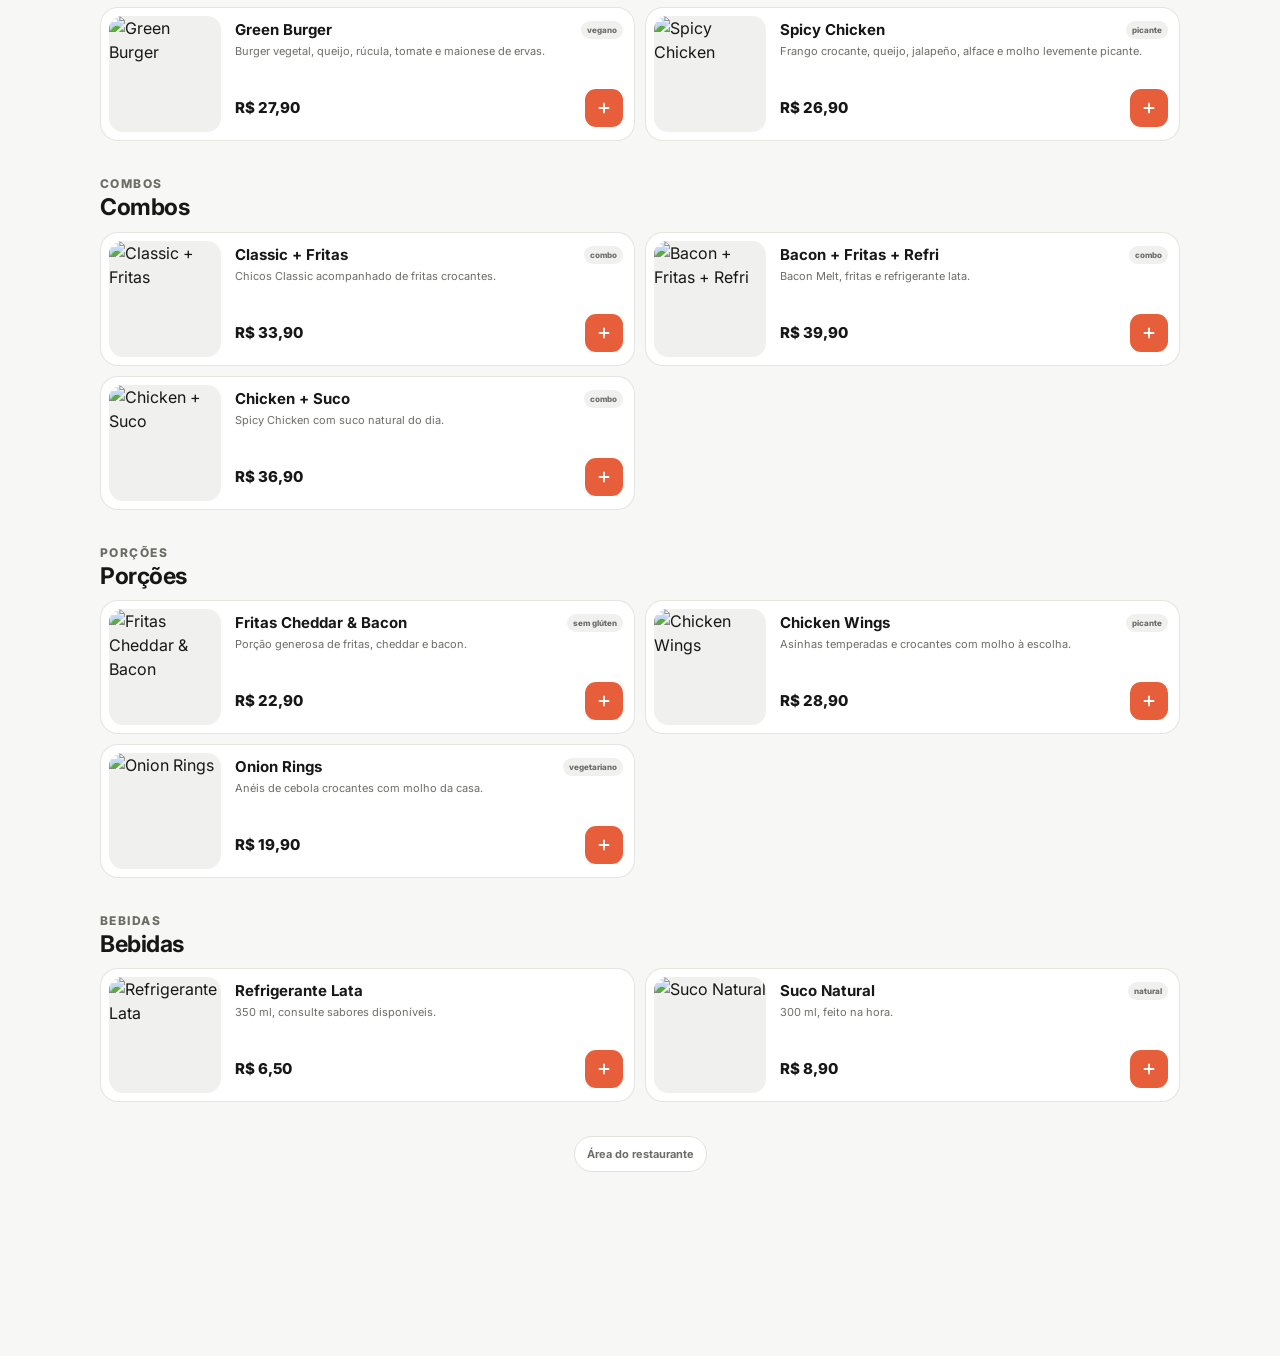
==== commit a07c7b29: "fix(cart): use one scroll container for checkout modal" ====
--- a/index.html
+++ b/index.html
@@ -82,6 +82,7 @@
 <dialog id="cartDialog" class="modal modal-bottom">
 <div class="modal-card cart-modal">
 <div class="cart-head"><div><p class="eyebrow">Seu pedido</p><h2>Carrinho</h2></div><button class="modal-close" id="closeCartTop" data-close="cartDialog" type="button" aria-label="Fechar">×</button></div>
+<div class="cart-scroll" id="cartScroll">
 <div id="cartItems" class="cart-items"></div>
 <section class="cart-upsell" id="cartUpsell" hidden><div class="discover-head"><div><p class="eyebrow">Aproveite</p><h3>Peça também</h3></div></div><div id="cartRecommendations" class="cart-recommendations"></div></section>
 <div id="cartEmpty" class="state-card compact" hidden><div class="state-icon">🛒</div><h3>Seu carrinho está vazio</h3><p class="muted">Adicione um item para começar.</p></div>
@@ -98,6 +99,7 @@
 <div class="checkout-actions"><button class="primary-button full" id="sendOrderButton" type="submit">Confirmar pedido · <span id="checkoutButtonTotal">R$ 0,00</span></button><button class="checkout-cancel" id="closeCartBottom" type="button">Voltar ao cardápio</button></div><p class="microcopy">Seu pedido será salvo neste dispositivo e aberto no WhatsApp do restaurante.</p>
 </form>
 </div>
+</div>
 </dialog>
 
 <dialog id="tableDialog" class="modal"><div class="modal-card simple-modal"><button class="modal-close" id="closeTableTop" data-close="tableDialog" type="button" aria-label="Fechar">×</button><div class="cart-head"><div><p class="eyebrow">Identificação</p><h2>Onde você está?</h2></div></div><p class="muted">Escolha sua mesa para manter o pedido identificado durante toda a navegação.</p><div id="tableChoices" class="table-choice-grid"></div><button class="primary-button full" id="continueWithoutTable" type="button">Continuar sem mesa</button></div></dialog>
--- a/css/menu.css
+++ b/css/menu.css
@@ -1,2 +1,2 @@
 .menu-app{--page-gutter:16px}.menu-topbar{box-shadow:0 1px 0 rgba(0,0,0,.02)}.brand-hero{position:relative;overflow:hidden;margin:0 auto 12px;width:min(100%,1180px);min-height:285px;background:var(--surface);border-bottom:1px solid var(--border);border-radius:0 0 28px 28px}.brand-cover{position:absolute;inset:0;height:170px;background:linear-gradient(135deg,color-mix(in srgb,var(--hero-color,#E65F3A) 24%,var(--surface)),var(--surface));background-size:cover;background-position:center}.brand-cover:not(.has-image){opacity:.8}.brand-hero-inner{position:relative;z-index:1;min-height:285px;display:grid;align-content:end;grid-template-columns:auto 1fr auto;gap:16px;padding:28px 16px 24px;background:linear-gradient(180deg,transparent 35%,color-mix(in srgb,var(--surface) 82%,transparent) 70%,var(--surface) 100%)}.brand-avatar{width:78px;height:78px;display:grid;place-items:center;border-radius:24px;border:5px solid var(--surface);background:var(--avatar-color,#E65F3A);color:#fff;font-size:28px;font-weight:800;box-shadow:var(--shadow-lg)}.brand-identity{min-width:0;align-self:end}.brand-status-row{display:flex;flex-wrap:wrap;gap:7px;margin-bottom:9px}.hero-status,.hero-table{display:inline-flex;align-items:center;min-height:27px;padding:0 9px;border-radius:999px;background:var(--surface);border:1px solid var(--border);color:var(--muted);font-size:10px;font-weight:800}.hero-status{color:var(--success);background:color-mix(in srgb,var(--success) 9%,var(--surface));border-color:color-mix(in srgb,var(--success) 18%,var(--border))}.hero-status.closed{color:var(--danger);background:color-mix(in srgb,var(--danger) 8%,var(--surface))}.brand-hero h1{max-width:650px;margin:0 0 6px;font-size:clamp(30px,7vw,50px)}.brand-hero .muted{max-width:650px;margin:0}.hero-action{align-self:end;min-height:46px;padding:0 17px;border:0;border-radius:var(--button-radius,14px);background:var(--text);color:var(--bg);font-weight:800;white-space:nowrap}.brand-hero.style-contained .brand-cover{inset:12px 12px auto;height:155px;border-radius:22px}.brand-hero.style-contained .brand-hero-inner{min-height:270px;padding-top:175px;background:linear-gradient(180deg,transparent 38%,var(--surface) 66%)}.brand-hero.style-color{background:var(--hero-color,#E65F3A);color:#fff;border-color:transparent}.brand-hero.style-color .brand-cover{opacity:0}.brand-hero.style-color .brand-hero-inner{background:linear-gradient(180deg,transparent,var(--hero-color,#E65F3A));}.brand-hero.style-color .muted,.brand-hero.style-color .hero-table{color:rgba(255,255,255,.82)}.brand-hero.style-color .hero-table{background:rgba(255,255,255,.14);border-color:rgba(255,255,255,.2)}.brand-hero.style-color .hero-action{background:#fff;color:var(--hero-color,#E65F3A)}.search-wrap{position:sticky;top:64px;z-index:17;padding:10px 0 8px;background:color-mix(in srgb,var(--bg) 93%,transparent);backdrop-filter:blur(12px)}.search-field{box-shadow:var(--shadow-sm);min-height:54px;border-radius:16px}.category-nav{top:118px;margin:0 -4px 12px;padding:9px 4px}.category-chip{min-height:40px;border-radius:999px;padding-inline:16px}.discover-section{margin:18px 0 28px}.discover-head{display:flex;align-items:end;justify-content:space-between;gap:12px;margin-bottom:12px}.discover-head h2{margin:0;font-size:22px}.discover-note{color:var(--muted);font-size:10px}.featured-scroller,.repeat-scroller{display:flex;gap:10px;overflow-x:auto;padding:2px 1px 8px;scroll-snap-type:x proximity;scrollbar-width:none}.featured-scroller::-webkit-scrollbar,.repeat-scroller::-webkit-scrollbar{display:none}.featured-card{position:relative;flex:0 0 min(72vw,270px);overflow:hidden;background:var(--surface);border:1px solid var(--border);border-radius:20px;box-shadow:var(--shadow-sm);scroll-snap-align:start;cursor:pointer}.featured-media{height:155px;background:var(--surface-2)}.featured-media img{width:100%;height:100%;object-fit:cover}.featured-content{padding:12px 13px 14px}.featured-tag{display:inline-flex;margin-bottom:7px;padding:4px 8px;border-radius:999px;background:color-mix(in srgb,var(--primary) 10%,var(--surface));color:var(--primary);font-size:9px;font-weight:800}.featured-content h3{margin:0 0 6px;font-size:15px}.featured-content strong{font-size:15px}.repeat-card{display:grid;grid-template-columns:64px 1fr;align-items:center;gap:10px;flex:0 0 min(72vw,270px);padding:9px;border:1px solid var(--border);border-radius:16px;background:var(--surface);text-align:left;color:var(--text);scroll-snap-align:start}.repeat-card img{width:64px;height:64px;object-fit:cover;border-radius:11px;background:var(--surface-2)}.repeat-card span{display:grid;gap:4px;min-width:0}.repeat-card strong{font-size:12px;overflow:hidden;text-overflow:ellipsis;white-space:nowrap}.repeat-card small{color:var(--muted);font-size:11px;font-weight:700}.menu-sections{padding-top:4px}.menu-section{margin-bottom:34px}.section-head{margin-bottom:11px}.section-head .eyebrow{margin-bottom:2px}.section-head h2{margin:0;font-size:23px}.product-grid{gap:10px}.product-card{grid-template-columns:104px 1fr;min-height:132px;padding:8px;border-radius:18px;border-color:color-mix(in srgb,var(--border) 88%,transparent);box-shadow:none}.product-card:hover{transform:none;box-shadow:var(--shadow-sm)}.product-media,.product-media img{min-height:116px;height:116px}.product-media{border-radius:14px}.product-body{padding:5px 3px 5px 0}.product-top{min-width:0}.product-title-row{align-items:start}.product-card h3{font-size:15px;line-height:1.2}.product-mini-tag{max-width:88px;overflow:hidden;text-overflow:ellipsis;white-space:nowrap;padding:3px 6px;border-radius:999px;background:var(--surface-2);color:var(--muted);font-size:8px;font-weight:800}.product-desc{margin-top:5px;font-size:11px;line-height:1.35}.product-price{font-size:15px}.add-button{width:38px;height:38px;border-radius:calc(var(--button-radius,14px) - 3px)}html[data-card-style="airy"] .product-card{grid-template-columns:120px 1fr;padding:10px;min-height:148px}.product-card[data-sold="true"]{opacity:.6}.cart-bar{border-radius:var(--button-radius,14px);min-height:62px}.modal-card{border-radius:26px}.choice-card span,.table-choice-button{border-radius:calc(var(--button-radius,14px) - 1px)}.cart-upsell{padding:12px;border:1px solid var(--border);border-radius:18px;background:var(--surface-2)}.cart-upsell .discover-head{margin:0 0 8px}.cart-upsell h3{margin:0}.cart-recommendations{display:grid;grid-template-columns:1fr;gap:7px}.cart-recommendation{display:grid;grid-template-columns:48px 1fr auto;align-items:center;gap:9px;min-height:58px;padding:5px;border:1px solid var(--border);background:var(--surface);border-radius:12px;text-align:left;color:var(--text)}.cart-recommendation img{width:48px;height:48px;border-radius:9px;object-fit:cover;background:var(--surface-2)}.cart-recommendation span{display:grid;gap:2px;min-width:0}.cart-recommendation strong{overflow:hidden;text-overflow:ellipsis;white-space:nowrap;font-size:11px}.cart-recommendation small{font-size:10px;color:var(--muted)}.cart-recommendation b{width:28px;height:28px;display:grid;place-items:center;border-radius:9px;background:var(--primary);color:#fff}.off-hours-banner{margin:4px 0 14px}.state-card{margin-bottom:26px}
-@media(min-width:680px){.menu-app .topbar{padding-inline:24px}.brand-hero{margin-top:12px;border-radius:28px}.brand-hero-inner{padding-inline:28px}.brand-cover{height:190px}.brand-hero-inner,.brand-hero{min-height:320px}.featured-card{flex-basis:280px}.repeat-card{flex-basis:290px}.cart-recommendations{grid-template-columns:repeat(2,1fr)}}@media(min-width:960px){.modal-bottom .cart-modal{height:min(88dvh,900px)}.modal-bottom .cart-items{max-height:22dvh}.modal-bottom .cart-upsell{max-height:20dvh}.menu-app main{width:min(calc(100% - 64px),1080px)}.brand-hero{width:min(calc(100% - 64px),1080px)}.brand-hero-inner{padding-left:38px;padding-right:38px}.product-grid{grid-template-columns:repeat(2,1fr)}.product-card{grid-template-columns:112px 1fr}.search-wrap{top:64px}.category-nav{top:118px}}@media(max-width:560px){.brand-hero{border-radius:0 0 24px 24px}.brand-hero-inner{grid-template-columns:1fr auto;gap:10px;padding:14px 16px 20px;min-height:286px}.brand-avatar{width:68px;height:68px;border-radius:20px;grid-row:1}.brand-identity{grid-column:1/-1;grid-row:2}.hero-action{grid-column:2;grid-row:1;font-size:11px;padding-inline:13px}.brand-hero h1{font-size:31px}.brand-cover{height:152px}.brand-hero.style-contained .brand-cover{inset:10px 10px auto;height:140px}.brand-hero.style-contained .brand-hero-inner{min-height:270px;padding-top:152px}.category-nav{top:116px}.search-wrap{top:64px}.product-card{grid-template-columns:92px 1fr}.product-media,.product-media img{height:104px;min-height:104px}.cart-modal{padding:16px}.modal-footer{grid-template-columns:1fr}.quantity-control{justify-content:center}.add-button{width:36px;height:36px}}.modal-bottom{inset:0;margin:0;max-width:none;width:100%;height:100dvh;max-height:none;padding:0;display:grid;place-items:end center;overscroll-behavior:contain}.modal-bottom .cart-modal{width:min(100%,720px);height:min(94dvh,900px);max-height:none;min-height:0;overflow:hidden;display:flex;flex-direction:column}.modal-bottom .cart-head{position:sticky;top:0;z-index:2;flex:0 0 auto;padding-bottom:8px;background:var(--surface)}.modal-bottom .cart-items{flex:0 1 auto;min-height:0;max-height:24dvh;overflow-y:auto;overscroll-behavior:contain;-webkit-overflow-scrolling:touch}.modal-bottom .cart-upsell{flex:0 0 auto;max-height:24dvh;overflow-y:auto;overscroll-behavior:contain;-webkit-overflow-scrolling:touch}.modal-bottom .checkout-form{flex:1 1 0;min-height:0;overflow-y:auto;overscroll-behavior:contain;-webkit-overflow-scrolling:touch;padding-bottom:calc(env(safe-area-inset-bottom) + 18px);scroll-behavior:smooth;scrollbar-gutter:stable}.modal-bottom .checkout-form .field-label:last-of-type{margin-bottom:10px}.checkout-cancel{width:100%;min-height:44px;border:1px solid var(--border);border-radius:var(--button-radius,14px);background:var(--surface);color:var(--text);font-weight:700}.checkout-cancel:hover{border-color:var(--primary)}.simple-modal{overflow:auto;max-height:90dvh;padding-top:28px}.simple-modal .modal-close{display:grid;place-items:center}.modal:not([open]){display:none}.menu-footer{width:min(calc(100% - 32px),1080px);margin:10px auto 100px;text-align:center}.admin-access{display:inline-flex;align-items:center;min-height:36px;padding:0 12px;border:1px solid var(--border);border-radius:999px;background:var(--surface);color:var(--muted);font-size:11px;font-weight:700}.admin-access:hover{color:var(--text);border-color:var(--primary)}@media(min-width:680px){.menu-footer{width:min(calc(100% - 48px),1080px)}}+@media(min-width:680px){.menu-app .topbar{padding-inline:24px}.brand-hero{margin-top:12px;border-radius:28px}.brand-hero-inner{padding-inline:28px}.brand-cover{height:190px}.brand-hero-inner,.brand-hero{min-height:320px}.featured-card{flex-basis:280px}.repeat-card{flex-basis:290px}.cart-recommendations{grid-template-columns:repeat(2,1fr)}}@media(min-width:960px){.modal-bottom .cart-modal{height:min(88dvh,900px)}.modal-bottom .cart-items{max-height:22dvh}.modal-bottom .cart-upsell{max-height:20dvh}.menu-app main{width:min(calc(100% - 64px),1080px)}.brand-hero{width:min(calc(100% - 64px),1080px)}.brand-hero-inner{padding-left:38px;padding-right:38px}.product-grid{grid-template-columns:repeat(2,1fr)}.product-card{grid-template-columns:112px 1fr}.search-wrap{top:64px}.category-nav{top:118px}}@media(max-width:560px){.brand-hero{border-radius:0 0 24px 24px}.brand-hero-inner{grid-template-columns:1fr auto;gap:10px;padding:14px 16px 20px;min-height:286px}.brand-avatar{width:68px;height:68px;border-radius:20px;grid-row:1}.brand-identity{grid-column:1/-1;grid-row:2}.hero-action{grid-column:2;grid-row:1;font-size:11px;padding-inline:13px}.brand-hero h1{font-size:31px}.brand-cover{height:152px}.brand-hero.style-contained .brand-cover{inset:10px 10px auto;height:140px}.brand-hero.style-contained .brand-hero-inner{min-height:270px;padding-top:152px}.category-nav{top:116px}.search-wrap{top:64px}.product-card{grid-template-columns:92px 1fr}.product-media,.product-media img{height:104px;min-height:104px}.cart-modal{padding:16px}.modal-footer{grid-template-columns:1fr}.quantity-control{justify-content:center}.add-button{width:36px;height:36px}}.modal-bottom{inset:0;margin:0;max-width:none;width:100%;height:100dvh;max-height:none;padding:0;display:grid;place-items:end center;overscroll-behavior:contain}.modal-bottom .cart-modal{width:min(100%,720px);height:min(94dvh,900px);max-height:none;min-height:0;overflow:hidden;display:flex;flex-direction:column}.modal-bottom .cart-head{position:sticky;top:0;z-index:2;flex:0 0 auto;padding-bottom:8px;background:var(--surface)}.modal-bottom .cart-items{flex:0 1 auto;min-height:0;max-height:24dvh;overflow-y:auto;overscroll-behavior:contain;-webkit-overflow-scrolling:touch}.modal-bottom .cart-upsell{flex:0 0 auto;max-height:24dvh;overflow-y:auto;overscroll-behavior:contain;-webkit-overflow-scrolling:touch}.modal-bottom .checkout-form{flex:1 1 0;min-height:0;overflow-y:auto;overscroll-behavior:contain;-webkit-overflow-scrolling:touch;padding-bottom:calc(env(safe-area-inset-bottom) + 18px);scroll-behavior:smooth;scrollbar-gutter:stable}.modal-bottom .checkout-form .field-label:last-of-type{margin-bottom:10px}.checkout-cancel{width:100%;min-height:44px;border:1px solid var(--border);border-radius:var(--button-radius,14px);background:var(--surface);color:var(--text);font-weight:700}.checkout-cancel:hover{border-color:var(--primary)}.simple-modal{overflow:auto;max-height:90dvh;padding-top:28px}.simple-modal .modal-close{display:grid;place-items:center}.modal:not([open]){display:none}.menu-footer{width:min(calc(100% - 32px),1080px);margin:10px auto 100px;text-align:center}.admin-access{display:inline-flex;align-items:center;min-height:36px;padding:0 12px;border:1px solid var(--border);border-radius:999px;background:var(--surface);color:var(--muted);font-size:11px;font-weight:700}.admin-access:hover{color:var(--text);border-color:var(--primary)}@media(min-width:680px){.menu-footer{width:min(calc(100% - 48px),1080px)}}.filter-nav{display:flex;gap:7px;overflow-x:auto;padding:2px 1px 10px;margin:-2px 0 10px;scrollbar-width:none}.filter-nav::-webkit-scrollbar{display:none}.filter-chip{flex:0 0 auto;min-height:34px;padding:0 11px;border:1px solid var(--border);border-radius:999px;background:var(--surface);color:var(--muted);font-size:11px;font-weight:800}.filter-chip.active{border-color:var(--primary);background:color-mix(in srgb,var(--primary) 10%,var(--surface));color:var(--primary)}.product-modal .modal-body{padding-bottom:96px}.product-modal .modal-footer{position:sticky;bottom:-1px;z-index:4;padding:10px 0 calc(4px + env(safe-area-inset-bottom));margin:12px -1px -1px;background:linear-gradient(180deg,color-mix(in srgb,var(--surface) 0%,transparent),var(--surface) 20%)}.checkout-actions{position:sticky;bottom:0;z-index:5;display:grid;gap:8px;padding:10px 0 calc(4px + env(safe-area-inset-bottom));margin-top:10px;background:linear-gradient(180deg,color-mix(in srgb,var(--surface) 0%,transparent),var(--surface) 24%)}.checkout-actions .primary-button{min-height:50px;font-size:14px}.checkout-actions .checkout-cancel{background:var(--surface)}.visit-section{width:min(calc(100% - 32px),1080px);margin:18px auto 12px;border:1px solid var(--border);border-radius:22px;background:var(--surface);box-shadow:var(--shadow-sm)}.visit-inner{display:flex;justify-content:space-between;align-items:center;gap:18px;padding:20px}.visit-inner h2{margin:0 0 6px}.visit-address{margin:0 0 4px;font-weight:800;font-size:14px}.visit-hours{margin:0;font-size:11px}.visit-actions{display:flex;gap:8px;flex-wrap:wrap}.visit-actions a{display:inline-flex;align-items:center;justify-content:center;text-decoration:none;min-width:122px}.menu-footer{margin-top:8px}@media(max-width:680px){.visit-inner{align-items:stretch;flex-direction:column}.visit-actions{display:grid;grid-template-columns:1fr 1fr}.visit-actions a{width:100%;min-width:0}.filter-nav{margin-bottom:6px}.product-modal .modal-footer{margin-inline:-1px}}@media(min-width:680px){.visit-section{width:min(calc(100% - 48px),1080px)}}
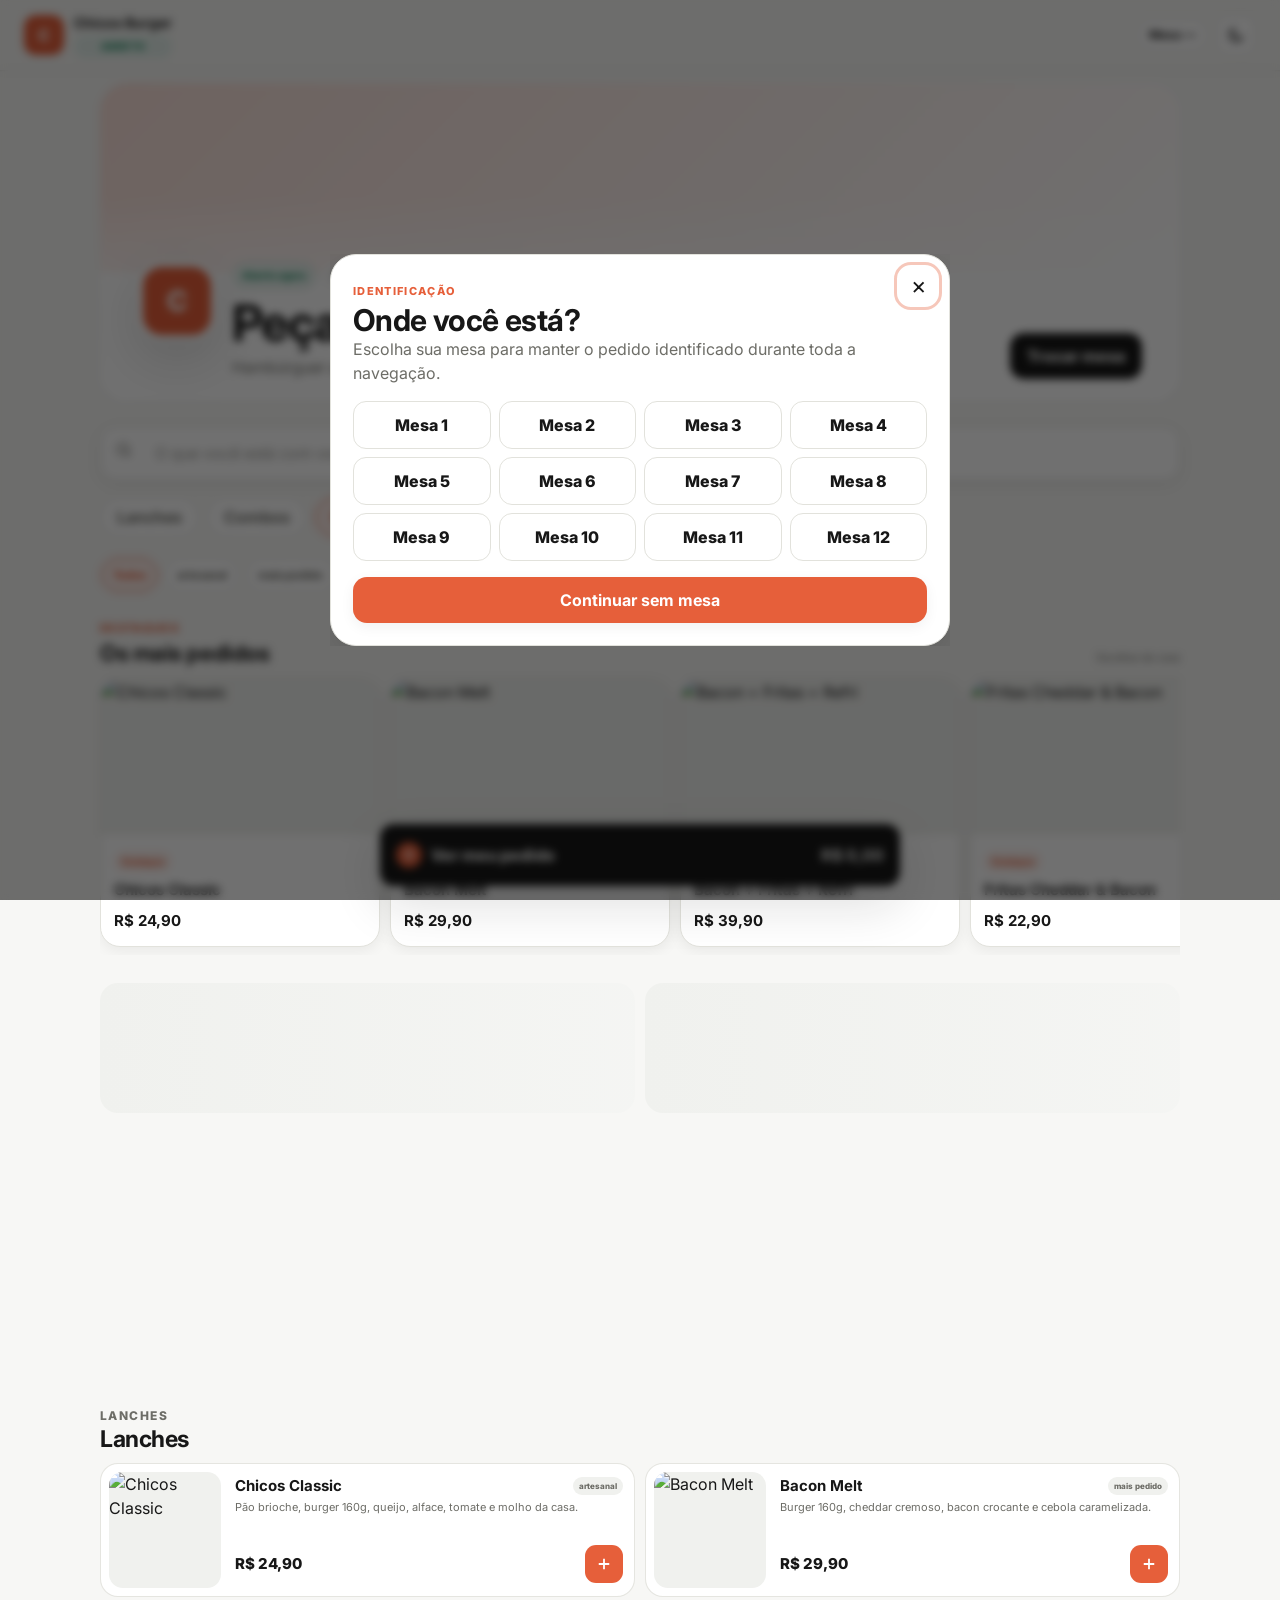
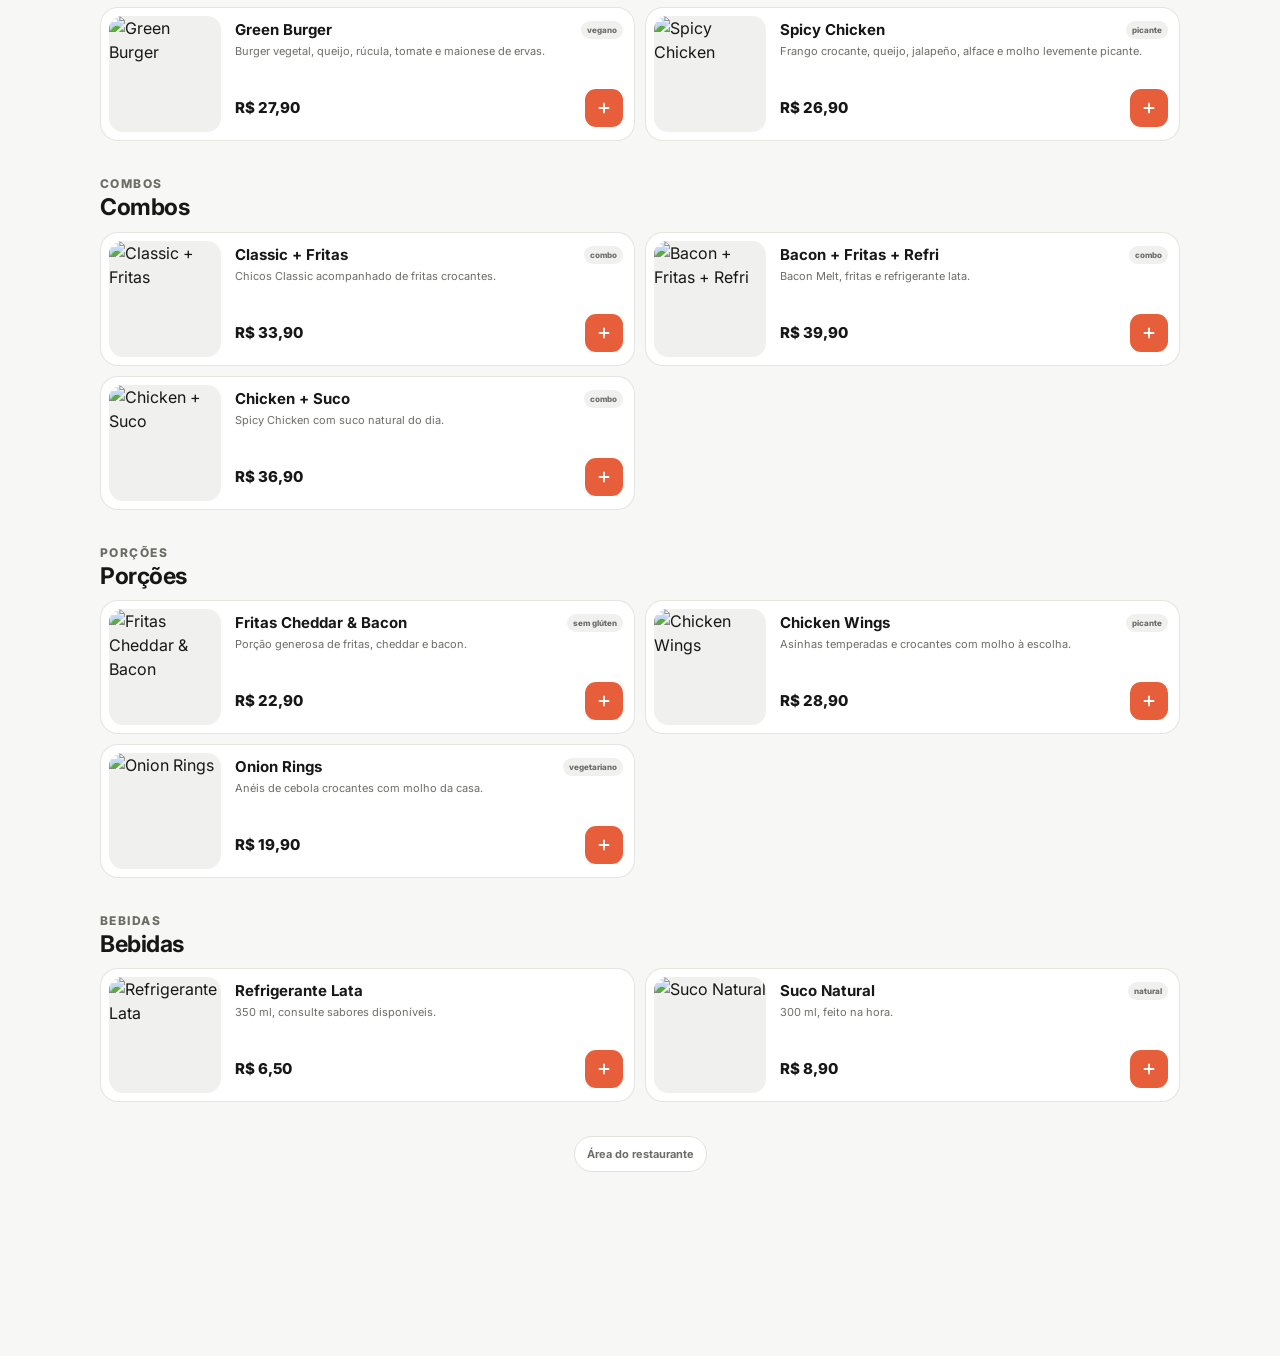
==== commit 0954a267: "feat(cart): redesign cart modal in iFood-inspired flow" ====
--- a/index.html
+++ b/index.html
@@ -81,23 +81,86 @@
 
 <dialog id="cartDialog" class="modal modal-bottom">
 <div class="modal-card cart-modal">
-<div class="cart-head"><div><p class="eyebrow">Seu pedido</p><h2>Carrinho</h2></div><button class="modal-close" id="closeCartTop" data-close="cartDialog" type="button" aria-label="Fechar">×</button></div>
+<header class="cart-head">
+  <button class="cart-back" id="closeCartTop" data-close="cartDialog" type="button" aria-label="Voltar ao cardápio">‹</button>
+  <h2>Seu pedido</h2>
+  <span class="cart-head-spacer" aria-hidden="true"></span>
+</header>
+
 <div class="cart-scroll" id="cartScroll">
-<div id="cartItems" class="cart-items"></div>
-<section class="cart-upsell" id="cartUpsell" hidden><div class="discover-head"><div><p class="eyebrow">Aproveite</p><h3>Peça também</h3></div></div><div id="cartRecommendations" class="cart-recommendations"></div></section>
-<div id="cartEmpty" class="state-card compact" hidden><div class="state-icon">🛒</div><h3>Seu carrinho está vazio</h3><p class="muted">Adicione um item para começar.</p></div>
-<form id="checkoutForm" class="checkout-form" novalidate>
-<div class="form-grid two"><label class="field-label"><span>Nome</span><input id="customerName" required maxlength="80" autocomplete="name" placeholder="Como podemos chamar você?"></label><label class="field-label"><span>Contato</span><input id="customerPhone" maxlength="20" autocomplete="tel" placeholder="(opcional)"></label></div>
-<fieldset class="order-type-field"><legend>Tipo de pedido</legend><div class="choice-grid">
-<label class="choice-card"><input type="radio" name="orderType" value="table" checked><span>Na mesa<span class="choice-meta" id="tableChoiceMeta">Mesa —</span></span></label>
-<label class="choice-card"><input type="radio" name="orderType" value="pickup"><span>Retirada<span class="choice-meta">Balcão</span></span></label>
-<label class="choice-card"><input type="radio" name="orderType" value="delivery"><span>Delivery<span class="choice-meta">Informe o endereço</span></span></label>
-</div></fieldset>
-<label id="addressField" class="field-label" hidden><span>Endereço</span><textarea id="customerAddress" rows="2" maxlength="220" placeholder="Rua, número, bairro e referência"></textarea></label>
-<label class="field-label"><span>Cupom</span><div class="coupon-row"><input id="couponInput" maxlength="30" placeholder="Ex.: BEMVINDO10"><button id="applyCouponButton" class="outline-button" type="button">Aplicar</button></div><small id="couponMessage" class="field-help" aria-live="polite"></small></label>
-<div class="checkout-summary"><div><span>Subtotal</span><strong id="checkoutSubtotal">R$ 0,00</strong></div><div><span>Desconto</span><strong id="checkoutDiscount">R$ 0,00</strong></div><div class="checkout-grand"><span>Total</span><strong id="checkoutTotal">R$ 0,00</strong></div></div>
-<div class="checkout-actions"><button class="primary-button full" id="sendOrderButton" type="submit">Confirmar pedido · <span id="checkoutButtonTotal">R$ 0,00</span></button><button class="checkout-cancel" id="closeCartBottom" type="button">Voltar ao cardápio</button></div><p class="microcopy">Seu pedido será salvo neste dispositivo e aberto no WhatsApp do restaurante.</p>
-</form>
+  <section class="cart-store">
+    <div class="cart-store-logo"><img id="cartRestaurantLogo" alt="" hidden><span id="cartRestaurantMark">C</span></div>
+    <div class="cart-store-copy">
+      <strong id="cartRestaurantName">Chicos Burger</strong>
+      <button type="button" id="continueShoppingButton">Adicionar mais itens</button>
+    </div>
+  </section>
+
+  <section class="cart-section">
+    <div class="cart-section-head">
+      <h3>Itens adicionados</h3>
+      <span id="cartItemSummary" class="cart-section-note"></span>
+    </div>
+    <div id="cartItems" class="cart-items"></div>
+  </section>
+
+  <section class="cart-upsell" id="cartUpsell" hidden>
+    <div class="cart-section-head">
+      <h3>Que tal adicionar mais?</h3>
+      <span class="cart-section-note">Sugestões da casa</span>
+    </div>
+    <div id="cartRecommendations" class="cart-recommendations"></div>
+  </section>
+
+  <div id="cartEmpty" class="state-card compact" hidden>
+    <div class="state-icon">🛒</div>
+    <h3>Seu pedido está vazio</h3>
+    <p class="muted">Escolha algo gostoso para começar.</p>
+    <button class="primary-button" id="emptyCartAddItems" type="button">Adicionar itens</button>
+  </div>
+
+  <form id="checkoutForm" class="checkout-form" novalidate>
+    <section class="checkout-section">
+      <div class="cart-section-head"><h3>Tipo de pedido</h3></div>
+      <fieldset class="order-type-field">
+        <legend class="sr-only">Escolha como deseja receber seu pedido</legend>
+        <div class="choice-grid">
+          <label class="choice-card"><input type="radio" name="orderType" value="table" checked><span><strong>Na mesa</strong><small class="choice-meta" id="tableChoiceMeta">Mesa —</small></span></label>
+          <label class="choice-card"><input type="radio" name="orderType" value="pickup"><span><strong>Retirada</strong><small class="choice-meta">Balcão</small></span></label>
+          <label class="choice-card"><input type="radio" name="orderType" value="delivery"><span><strong>Delivery</strong><small class="choice-meta">Em casa</small></span></label>
+        </div>
+      </fieldset>
+    </section>
+
+    <section class="checkout-section">
+      <div class="cart-section-head"><h3>Seus dados</h3></div>
+      <div class="form-grid two">
+        <label class="field-label"><span>Nome</span><input id="customerName" required maxlength="80" autocomplete="name" placeholder="Como podemos chamar você?"></label>
+        <label class="field-label"><span>Contato <em>(opcional)</em></span><input id="customerPhone" maxlength="20" autocomplete="tel" placeholder="Seu WhatsApp"></label>
+      </div>
+      <label id="addressField" class="field-label" hidden><span>Endereço</span><textarea id="customerAddress" rows="2" maxlength="220" placeholder="Rua, número, bairro e referência"></textarea></label>
+    </section>
+
+    <section class="checkout-section">
+      <div class="cart-section-head"><h3>Cupom de desconto</h3></div>
+      <label class="field-label coupon-field">
+        <span class="sr-only">Código do cupom</span>
+        <div class="coupon-row"><input id="couponInput" maxlength="30" placeholder="Digite seu cupom"><button id="applyCouponButton" class="outline-button" type="button">Aplicar</button></div>
+        <small id="couponMessage" class="field-help" aria-live="polite"></small>
+      </label>
+    </section>
+
+    <div class="checkout-summary">
+      <div><span>Subtotal</span><strong id="checkoutSubtotal">R$ 0,00</strong></div>
+      <div><span>Desconto</span><strong id="checkoutDiscount">− R$ 0,00</strong></div>
+      <div class="checkout-grand"><span>Total</span><strong id="checkoutTotal">R$ 0,00</strong></div>
+    </div>
+
+    <div class="checkout-actions">
+      <button class="primary-button full" id="sendOrderButton" type="submit">Confirmar pedido · <span id="checkoutButtonTotal">R$ 0,00</span></button>
+    </div>
+    <p class="microcopy">Ao confirmar, seu pedido será aberto no WhatsApp do restaurante.</p>
+  </form>
 </div>
 </div>
 </dialog>
--- a/css/menu.css
+++ b/css/menu.css
@@ -1,2 +1,2 @@
 .menu-app{--page-gutter:16px}.menu-topbar{box-shadow:0 1px 0 rgba(0,0,0,.02)}.brand-hero{position:relative;overflow:hidden;margin:0 auto 12px;width:min(100%,1180px);min-height:285px;background:var(--surface);border-bottom:1px solid var(--border);border-radius:0 0 28px 28px}.brand-cover{position:absolute;inset:0;height:170px;background:linear-gradient(135deg,color-mix(in srgb,var(--hero-color,#E65F3A) 24%,var(--surface)),var(--surface));background-size:cover;background-position:center}.brand-cover:not(.has-image){opacity:.8}.brand-hero-inner{position:relative;z-index:1;min-height:285px;display:grid;align-content:end;grid-template-columns:auto 1fr auto;gap:16px;padding:28px 16px 24px;background:linear-gradient(180deg,transparent 35%,color-mix(in srgb,var(--surface) 82%,transparent) 70%,var(--surface) 100%)}.brand-avatar{width:78px;height:78px;display:grid;place-items:center;border-radius:24px;border:5px solid var(--surface);background:var(--avatar-color,#E65F3A);color:#fff;font-size:28px;font-weight:800;box-shadow:var(--shadow-lg)}.brand-identity{min-width:0;align-self:end}.brand-status-row{display:flex;flex-wrap:wrap;gap:7px;margin-bottom:9px}.hero-status,.hero-table{display:inline-flex;align-items:center;min-height:27px;padding:0 9px;border-radius:999px;background:var(--surface);border:1px solid var(--border);color:var(--muted);font-size:10px;font-weight:800}.hero-status{color:var(--success);background:color-mix(in srgb,var(--success) 9%,var(--surface));border-color:color-mix(in srgb,var(--success) 18%,var(--border))}.hero-status.closed{color:var(--danger);background:color-mix(in srgb,var(--danger) 8%,var(--surface))}.brand-hero h1{max-width:650px;margin:0 0 6px;font-size:clamp(30px,7vw,50px)}.brand-hero .muted{max-width:650px;margin:0}.hero-action{align-self:end;min-height:46px;padding:0 17px;border:0;border-radius:var(--button-radius,14px);background:var(--text);color:var(--bg);font-weight:800;white-space:nowrap}.brand-hero.style-contained .brand-cover{inset:12px 12px auto;height:155px;border-radius:22px}.brand-hero.style-contained .brand-hero-inner{min-height:270px;padding-top:175px;background:linear-gradient(180deg,transparent 38%,var(--surface) 66%)}.brand-hero.style-color{background:var(--hero-color,#E65F3A);color:#fff;border-color:transparent}.brand-hero.style-color .brand-cover{opacity:0}.brand-hero.style-color .brand-hero-inner{background:linear-gradient(180deg,transparent,var(--hero-color,#E65F3A));}.brand-hero.style-color .muted,.brand-hero.style-color .hero-table{color:rgba(255,255,255,.82)}.brand-hero.style-color .hero-table{background:rgba(255,255,255,.14);border-color:rgba(255,255,255,.2)}.brand-hero.style-color .hero-action{background:#fff;color:var(--hero-color,#E65F3A)}.search-wrap{position:sticky;top:64px;z-index:17;padding:10px 0 8px;background:color-mix(in srgb,var(--bg) 93%,transparent);backdrop-filter:blur(12px)}.search-field{box-shadow:var(--shadow-sm);min-height:54px;border-radius:16px}.category-nav{top:118px;margin:0 -4px 12px;padding:9px 4px}.category-chip{min-height:40px;border-radius:999px;padding-inline:16px}.discover-section{margin:18px 0 28px}.discover-head{display:flex;align-items:end;justify-content:space-between;gap:12px;margin-bottom:12px}.discover-head h2{margin:0;font-size:22px}.discover-note{color:var(--muted);font-size:10px}.featured-scroller,.repeat-scroller{display:flex;gap:10px;overflow-x:auto;padding:2px 1px 8px;scroll-snap-type:x proximity;scrollbar-width:none}.featured-scroller::-webkit-scrollbar,.repeat-scroller::-webkit-scrollbar{display:none}.featured-card{position:relative;flex:0 0 min(72vw,270px);overflow:hidden;background:var(--surface);border:1px solid var(--border);border-radius:20px;box-shadow:var(--shadow-sm);scroll-snap-align:start;cursor:pointer}.featured-media{height:155px;background:var(--surface-2)}.featured-media img{width:100%;height:100%;object-fit:cover}.featured-content{padding:12px 13px 14px}.featured-tag{display:inline-flex;margin-bottom:7px;padding:4px 8px;border-radius:999px;background:color-mix(in srgb,var(--primary) 10%,var(--surface));color:var(--primary);font-size:9px;font-weight:800}.featured-content h3{margin:0 0 6px;font-size:15px}.featured-content strong{font-size:15px}.repeat-card{display:grid;grid-template-columns:64px 1fr;align-items:center;gap:10px;flex:0 0 min(72vw,270px);padding:9px;border:1px solid var(--border);border-radius:16px;background:var(--surface);text-align:left;color:var(--text);scroll-snap-align:start}.repeat-card img{width:64px;height:64px;object-fit:cover;border-radius:11px;background:var(--surface-2)}.repeat-card span{display:grid;gap:4px;min-width:0}.repeat-card strong{font-size:12px;overflow:hidden;text-overflow:ellipsis;white-space:nowrap}.repeat-card small{color:var(--muted);font-size:11px;font-weight:700}.menu-sections{padding-top:4px}.menu-section{margin-bottom:34px}.section-head{margin-bottom:11px}.section-head .eyebrow{margin-bottom:2px}.section-head h2{margin:0;font-size:23px}.product-grid{gap:10px}.product-card{grid-template-columns:104px 1fr;min-height:132px;padding:8px;border-radius:18px;border-color:color-mix(in srgb,var(--border) 88%,transparent);box-shadow:none}.product-card:hover{transform:none;box-shadow:var(--shadow-sm)}.product-media,.product-media img{min-height:116px;height:116px}.product-media{border-radius:14px}.product-body{padding:5px 3px 5px 0}.product-top{min-width:0}.product-title-row{align-items:start}.product-card h3{font-size:15px;line-height:1.2}.product-mini-tag{max-width:88px;overflow:hidden;text-overflow:ellipsis;white-space:nowrap;padding:3px 6px;border-radius:999px;background:var(--surface-2);color:var(--muted);font-size:8px;font-weight:800}.product-desc{margin-top:5px;font-size:11px;line-height:1.35}.product-price{font-size:15px}.add-button{width:38px;height:38px;border-radius:calc(var(--button-radius,14px) - 3px)}html[data-card-style="airy"] .product-card{grid-template-columns:120px 1fr;padding:10px;min-height:148px}.product-card[data-sold="true"]{opacity:.6}.cart-bar{border-radius:var(--button-radius,14px);min-height:62px}.modal-card{border-radius:26px}.choice-card span,.table-choice-button{border-radius:calc(var(--button-radius,14px) - 1px)}.cart-upsell{padding:12px;border:1px solid var(--border);border-radius:18px;background:var(--surface-2)}.cart-upsell .discover-head{margin:0 0 8px}.cart-upsell h3{margin:0}.cart-recommendations{display:grid;grid-template-columns:1fr;gap:7px}.cart-recommendation{display:grid;grid-template-columns:48px 1fr auto;align-items:center;gap:9px;min-height:58px;padding:5px;border:1px solid var(--border);background:var(--surface);border-radius:12px;text-align:left;color:var(--text)}.cart-recommendation img{width:48px;height:48px;border-radius:9px;object-fit:cover;background:var(--surface-2)}.cart-recommendation span{display:grid;gap:2px;min-width:0}.cart-recommendation strong{overflow:hidden;text-overflow:ellipsis;white-space:nowrap;font-size:11px}.cart-recommendation small{font-size:10px;color:var(--muted)}.cart-recommendation b{width:28px;height:28px;display:grid;place-items:center;border-radius:9px;background:var(--primary);color:#fff}.off-hours-banner{margin:4px 0 14px}.state-card{margin-bottom:26px}
-@media(min-width:680px){.menu-app .topbar{padding-inline:24px}.brand-hero{margin-top:12px;border-radius:28px}.brand-hero-inner{padding-inline:28px}.brand-cover{height:190px}.brand-hero-inner,.brand-hero{min-height:320px}.featured-card{flex-basis:280px}.repeat-card{flex-basis:290px}.cart-recommendations{grid-template-columns:repeat(2,1fr)}}@media(min-width:960px){.modal-bottom .cart-modal{height:min(88dvh,900px)}.modal-bottom .cart-items{max-height:22dvh}.modal-bottom .cart-upsell{max-height:20dvh}.menu-app main{width:min(calc(100% - 64px),1080px)}.brand-hero{width:min(calc(100% - 64px),1080px)}.brand-hero-inner{padding-left:38px;padding-right:38px}.product-grid{grid-template-columns:repeat(2,1fr)}.product-card{grid-template-columns:112px 1fr}.search-wrap{top:64px}.category-nav{top:118px}}@media(max-width:560px){.brand-hero{border-radius:0 0 24px 24px}.brand-hero-inner{grid-template-columns:1fr auto;gap:10px;padding:14px 16px 20px;min-height:286px}.brand-avatar{width:68px;height:68px;border-radius:20px;grid-row:1}.brand-identity{grid-column:1/-1;grid-row:2}.hero-action{grid-column:2;grid-row:1;font-size:11px;padding-inline:13px}.brand-hero h1{font-size:31px}.brand-cover{height:152px}.brand-hero.style-contained .brand-cover{inset:10px 10px auto;height:140px}.brand-hero.style-contained .brand-hero-inner{min-height:270px;padding-top:152px}.category-nav{top:116px}.search-wrap{top:64px}.product-card{grid-template-columns:92px 1fr}.product-media,.product-media img{height:104px;min-height:104px}.cart-modal{padding:16px}.modal-footer{grid-template-columns:1fr}.quantity-control{justify-content:center}.add-button{width:36px;height:36px}}.modal-bottom{inset:0;margin:0;max-width:none;width:100%;height:100dvh;max-height:none;padding:0;display:grid;place-items:end center;overscroll-behavior:contain}.modal-bottom .cart-modal{width:min(100%,720px);height:min(94dvh,900px);max-height:none;min-height:0;overflow:hidden;display:flex;flex-direction:column}.modal-bottom .cart-head{position:sticky;top:0;z-index:2;flex:0 0 auto;padding-bottom:8px;background:var(--surface)}.modal-bottom .cart-items{flex:0 1 auto;min-height:0;max-height:24dvh;overflow-y:auto;overscroll-behavior:contain;-webkit-overflow-scrolling:touch}.modal-bottom .cart-upsell{flex:0 0 auto;max-height:24dvh;overflow-y:auto;overscroll-behavior:contain;-webkit-overflow-scrolling:touch}.modal-bottom .checkout-form{flex:1 1 0;min-height:0;overflow-y:auto;overscroll-behavior:contain;-webkit-overflow-scrolling:touch;padding-bottom:calc(env(safe-area-inset-bottom) + 18px);scroll-behavior:smooth;scrollbar-gutter:stable}.modal-bottom .checkout-form .field-label:last-of-type{margin-bottom:10px}.checkout-cancel{width:100%;min-height:44px;border:1px solid var(--border);border-radius:var(--button-radius,14px);background:var(--surface);color:var(--text);font-weight:700}.checkout-cancel:hover{border-color:var(--primary)}.simple-modal{overflow:auto;max-height:90dvh;padding-top:28px}.simple-modal .modal-close{display:grid;place-items:center}.modal:not([open]){display:none}.menu-footer{width:min(calc(100% - 32px),1080px);margin:10px auto 100px;text-align:center}.admin-access{display:inline-flex;align-items:center;min-height:36px;padding:0 12px;border:1px solid var(--border);border-radius:999px;background:var(--surface);color:var(--muted);font-size:11px;font-weight:700}.admin-access:hover{color:var(--text);border-color:var(--primary)}@media(min-width:680px){.menu-footer{width:min(calc(100% - 48px),1080px)}}.filter-nav{display:flex;gap:7px;overflow-x:auto;padding:2px 1px 10px;margin:-2px 0 10px;scrollbar-width:none}.filter-nav::-webkit-scrollbar{display:none}.filter-chip{flex:0 0 auto;min-height:34px;padding:0 11px;border:1px solid var(--border);border-radius:999px;background:var(--surface);color:var(--muted);font-size:11px;font-weight:800}.filter-chip.active{border-color:var(--primary);background:color-mix(in srgb,var(--primary) 10%,var(--surface));color:var(--primary)}.product-modal .modal-body{padding-bottom:96px}.product-modal .modal-footer{position:sticky;bottom:-1px;z-index:4;padding:10px 0 calc(4px + env(safe-area-inset-bottom));margin:12px -1px -1px;background:linear-gradient(180deg,color-mix(in srgb,var(--surface) 0%,transparent),var(--surface) 20%)}.checkout-actions{position:sticky;bottom:0;z-index:5;display:grid;gap:8px;padding:10px 0 calc(4px + env(safe-area-inset-bottom));margin-top:10px;background:linear-gradient(180deg,color-mix(in srgb,var(--surface) 0%,transparent),var(--surface) 24%)}.checkout-actions .primary-button{min-height:50px;font-size:14px}.checkout-actions .checkout-cancel{background:var(--surface)}.visit-section{width:min(calc(100% - 32px),1080px);margin:18px auto 12px;border:1px solid var(--border);border-radius:22px;background:var(--surface);box-shadow:var(--shadow-sm)}.visit-inner{display:flex;justify-content:space-between;align-items:center;gap:18px;padding:20px}.visit-inner h2{margin:0 0 6px}.visit-address{margin:0 0 4px;font-weight:800;font-size:14px}.visit-hours{margin:0;font-size:11px}.visit-actions{display:flex;gap:8px;flex-wrap:wrap}.visit-actions a{display:inline-flex;align-items:center;justify-content:center;text-decoration:none;min-width:122px}.menu-footer{margin-top:8px}@media(max-width:680px){.visit-inner{align-items:stretch;flex-direction:column}.visit-actions{display:grid;grid-template-columns:1fr 1fr}.visit-actions a{width:100%;min-width:0}.filter-nav{margin-bottom:6px}.product-modal .modal-footer{margin-inline:-1px}}@media(min-width:680px){.visit-section{width:min(calc(100% - 48px),1080px)}}+@media(min-width:680px){.menu-app .topbar{padding-inline:24px}.brand-hero{margin-top:12px;border-radius:28px}.brand-hero-inner{padding-inline:28px}.brand-cover{height:190px}.brand-hero-inner,.brand-hero{min-height:320px}.featured-card{flex-basis:280px}.repeat-card{flex-basis:290px}.cart-recommendations{grid-template-columns:repeat(2,1fr)}}@media(min-width:960px){.modal-bottom .cart-modal{height:min(88dvh,900px)}.modal-bottom .cart-items{max-height:22dvh}.modal-bottom .cart-upsell{max-height:20dvh}.menu-app main{width:min(calc(100% - 64px),1080px)}.brand-hero{width:min(calc(100% - 64px),1080px)}.brand-hero-inner{padding-left:38px;padding-right:38px}.product-grid{grid-template-columns:repeat(2,1fr)}.product-card{grid-template-columns:112px 1fr}.search-wrap{top:64px}.category-nav{top:118px}}@media(max-width:560px){.brand-hero{border-radius:0 0 24px 24px}.brand-hero-inner{grid-template-columns:1fr auto;gap:10px;padding:14px 16px 20px;min-height:286px}.brand-avatar{width:68px;height:68px;border-radius:20px;grid-row:1}.brand-identity{grid-column:1/-1;grid-row:2}.hero-action{grid-column:2;grid-row:1;font-size:11px;padding-inline:13px}.brand-hero h1{font-size:31px}.brand-cover{height:152px}.brand-hero.style-contained .brand-cover{inset:10px 10px auto;height:140px}.brand-hero.style-contained .brand-hero-inner{min-height:270px;padding-top:152px}.category-nav{top:116px}.search-wrap{top:64px}.product-card{grid-template-columns:92px 1fr}.product-media,.product-media img{height:104px;min-height:104px}.cart-modal{padding:16px}.modal-footer{grid-template-columns:1fr}.quantity-control{justify-content:center}.add-button{width:36px;height:36px}}.modal-bottom{inset:0;margin:0;max-width:none;width:100%;height:100dvh;max-height:none;padding:0;display:grid;place-items:end center;overscroll-behavior:contain}.modal-bottom .cart-modal{width:min(100%,720px);height:min(94dvh,900px);max-height:none;min-height:0;overflow:hidden;display:flex;flex-direction:column}.modal-bottom .cart-head{position:sticky;top:0;z-index:2;flex:0 0 auto;padding-bottom:8px;background:var(--surface)}.modal-bottom .cart-items{flex:0 1 auto;min-height:0;max-height:24dvh;overflow-y:auto;overscroll-behavior:contain;-webkit-overflow-scrolling:touch}.modal-bottom .cart-upsell{flex:0 0 auto;max-height:24dvh;overflow-y:auto;overscroll-behavior:contain;-webkit-overflow-scrolling:touch}.modal-bottom .checkout-form{flex:1 1 0;min-height:0;overflow-y:auto;overscroll-behavior:contain;-webkit-overflow-scrolling:touch;padding-bottom:calc(env(safe-area-inset-bottom) + 18px);scroll-behavior:smooth;scrollbar-gutter:stable}.modal-bottom .checkout-form .field-label:last-of-type{margin-bottom:10px}.checkout-cancel{width:100%;min-height:44px;border:1px solid var(--border);border-radius:var(--button-radius,14px);background:var(--surface);color:var(--text);font-weight:700}.checkout-cancel:hover{border-color:var(--primary)}.simple-modal{overflow:auto;max-height:90dvh;padding-top:28px}.simple-modal .modal-close{display:grid;place-items:center}.modal:not([open]){display:none}.menu-footer{width:min(calc(100% - 32px),1080px);margin:10px auto 100px;text-align:center}.admin-access{display:inline-flex;align-items:center;min-height:36px;padding:0 12px;border:1px solid var(--border);border-radius:999px;background:var(--surface);color:var(--muted);font-size:11px;font-weight:700}.admin-access:hover{color:var(--text);border-color:var(--primary)}@media(min-width:680px){.menu-footer{width:min(calc(100% - 48px),1080px)}}.filter-nav{display:flex;gap:7px;overflow-x:auto;padding:2px 1px 10px;margin:-2px 0 10px;scrollbar-width:none}.filter-nav::-webkit-scrollbar{display:none}.filter-chip{flex:0 0 auto;min-height:34px;padding:0 11px;border:1px solid var(--border);border-radius:999px;background:var(--surface);color:var(--muted);font-size:11px;font-weight:800}.filter-chip.active{border-color:var(--primary);background:color-mix(in srgb,var(--primary) 10%,var(--surface));color:var(--primary)}.product-modal .modal-body{padding-bottom:96px}.product-modal .modal-footer{position:sticky;bottom:-1px;z-index:4;padding:10px 0 calc(4px + env(safe-area-inset-bottom));margin:12px -1px -1px;background:linear-gradient(180deg,color-mix(in srgb,var(--surface) 0%,transparent),var(--surface) 20%)}.checkout-actions{position:sticky;bottom:0;z-index:5;display:grid;gap:8px;padding:10px 0 calc(4px + env(safe-area-inset-bottom));margin-top:10px;background:linear-gradient(180deg,color-mix(in srgb,var(--surface) 0%,transparent),var(--surface) 24%)}.checkout-actions .primary-button{min-height:50px;font-size:14px}.checkout-actions .checkout-cancel{background:var(--surface)}.visit-section{width:min(calc(100% - 32px),1080px);margin:18px auto 12px;border:1px solid var(--border);border-radius:22px;background:var(--surface);box-shadow:var(--shadow-sm)}.visit-inner{display:flex;justify-content:space-between;align-items:center;gap:18px;padding:20px}.visit-inner h2{margin:0 0 6px}.visit-address{margin:0 0 4px;font-weight:800;font-size:14px}.visit-hours{margin:0;font-size:11px}.visit-actions{display:flex;gap:8px;flex-wrap:wrap}.visit-actions a{display:inline-flex;align-items:center;justify-content:center;text-decoration:none;min-width:122px}.menu-footer{margin-top:8px}@media(max-width:680px){.visit-inner{align-items:stretch;flex-direction:column}.visit-actions{display:grid;grid-template-columns:1fr 1fr}.visit-actions a{width:100%;min-width:0}.filter-nav{margin-bottom:6px}.product-modal .modal-footer{margin-inline:-1px}}@media(min-width:680px){.visit-section{width:min(calc(100% - 48px),1080px)}}.modal-bottom{inset:0;width:100%;height:100dvh;max-height:none;padding:0;display:grid;place-items:end center;overflow:hidden}.modal-bottom .cart-modal{width:min(100%,720px);height:min(92dvh,860px);max-height:none;min-height:0;padding:0;display:flex;flex-direction:column;gap:0;overflow:hidden;border-radius:24px 24px 0 0}.modal-bottom .cart-head{position:relative;flex:0 0 auto;padding:18px 20px 14px;border-bottom:1px solid var(--border);background:var(--surface)}.modal-bottom .cart-head .modal-close{top:14px;right:14px}.cart-scroll{flex:1 1 auto;min-height:0;min-width:0;overflow-y:auto;overflow-x:hidden;padding:14px 20px calc(24px + env(safe-area-inset-bottom));overscroll-behavior:contain;-webkit-overflow-scrolling:touch;scrollbar-gutter:stable}.cart-scroll>*{min-width:0}.modal-bottom .cart-items{display:grid;gap:10px;max-height:none;overflow:visible;padding:0;margin:0 0 12px}.modal-bottom .cart-upsell{max-height:none;overflow:visible;margin:0 0 14px}.modal-bottom .cart-empty{margin:0 0 14px}.modal-bottom .checkout-form{display:block;min-height:0;overflow:visible;padding:16px 0 4px;margin:0;border-top:1px solid var(--border)}.modal-bottom .checkout-actions{position:sticky;bottom:-1px;z-index:6;margin:10px 0 0;padding:10px 0 calc(6px + env(safe-area-inset-bottom));background:linear-gradient(180deg,color-mix(in srgb,var(--surface) 0%,transparent),var(--surface) 25%)}.modal-bottom .checkout-actions .primary-button{min-height:50px}.modal-bottom .checkout-cancel{min-height:44px}.modal-bottom .microcopy{padding-bottom:4px}.cart-modal,.cart-scroll,.checkout-form{max-width:100%}@media(min-width:960px){.modal-bottom{place-items:center}.modal-bottom .cart-modal{height:min(86dvh,860px);border-radius:var(--radius-lg)}.cart-scroll{padding-inline:20px}}@media(max-width:560px){.modal-bottom .cart-modal{width:100%;height:92dvh;border-radius:22px 22px 0 0}.modal-bottom .cart-head{padding:16px}.cart-scroll{padding-inline:16px}.modal-bottom .form-grid.two{grid-template-columns:1fr}.modal-bottom .choice-grid{grid-template-columns:1fr}.modal-bottom .cart-item{grid-template-columns:1fr auto}.modal-bottom .cart-recommendations{grid-template-columns:1fr 1fr}.modal-bottom .cart-recommendation{grid-template-columns:44px 1fr auto}.modal-bottom .cart-recommendation img{width:44px;height:44px}}
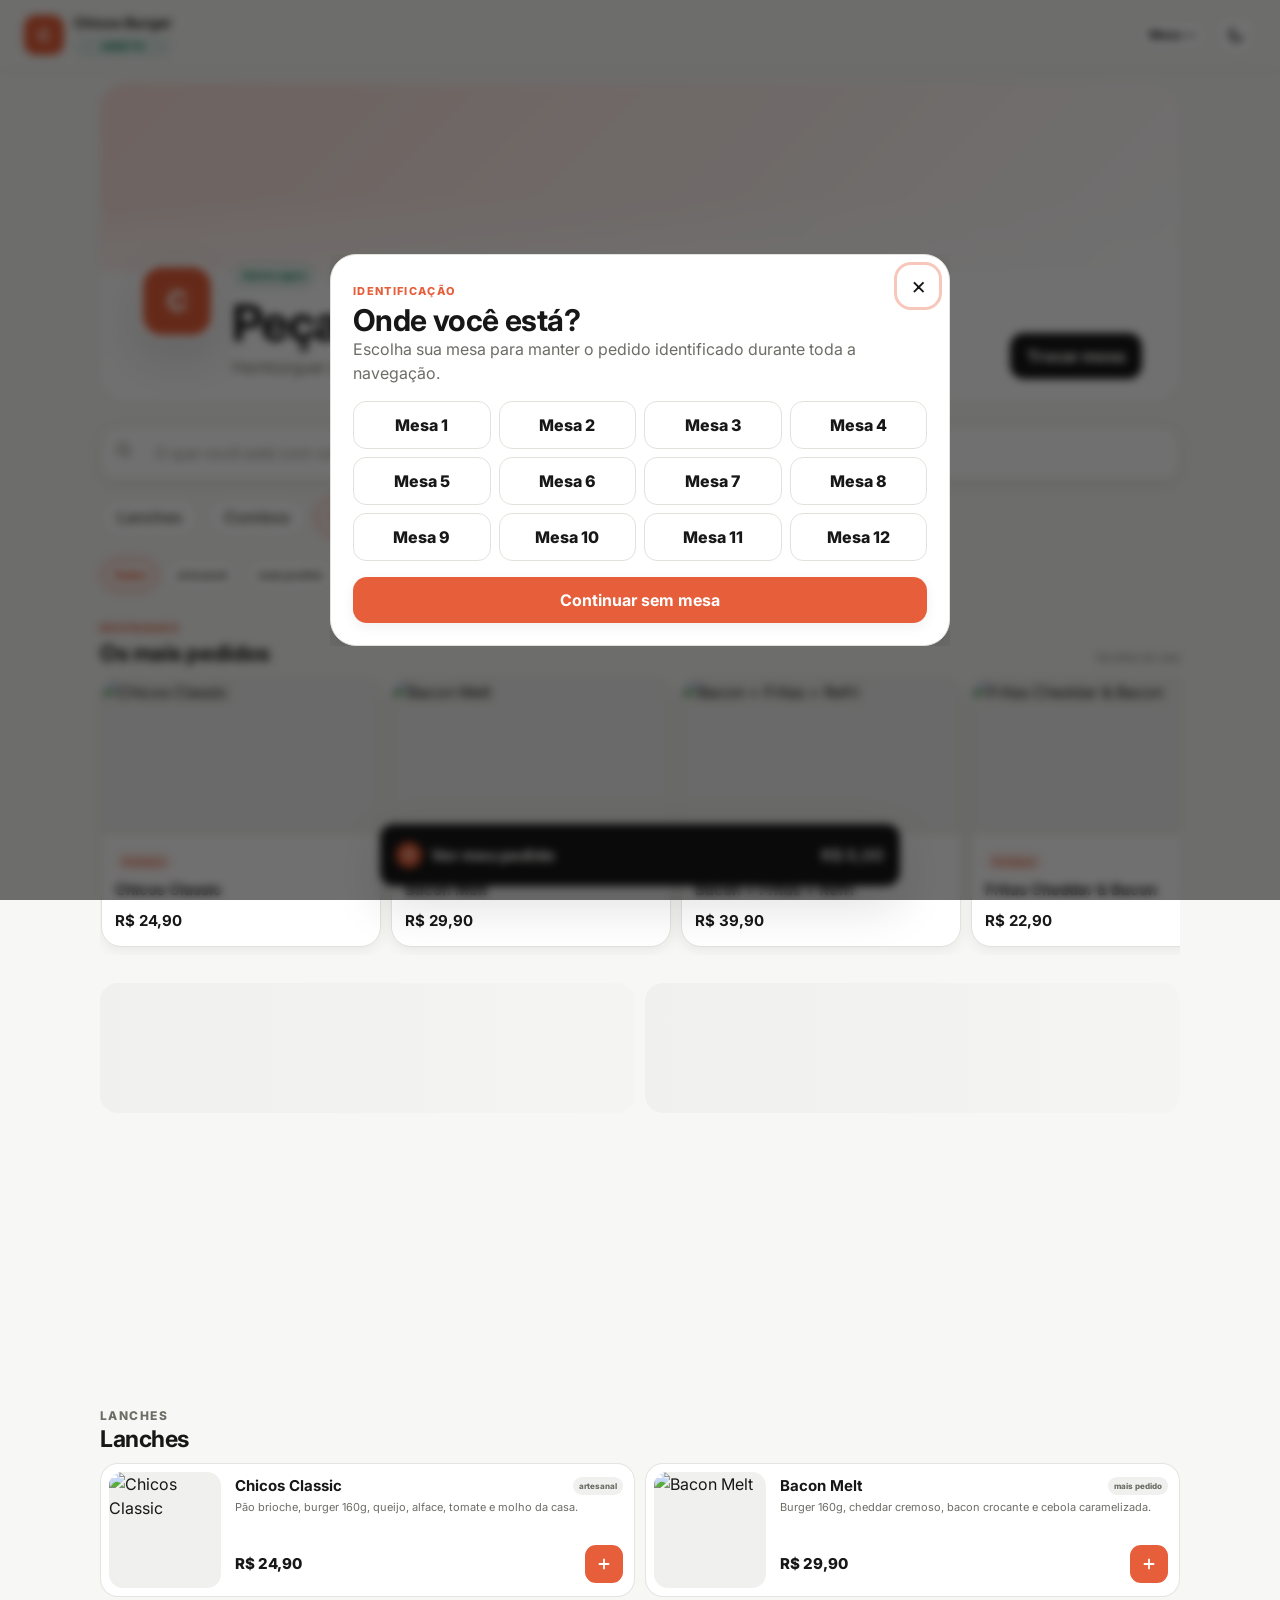
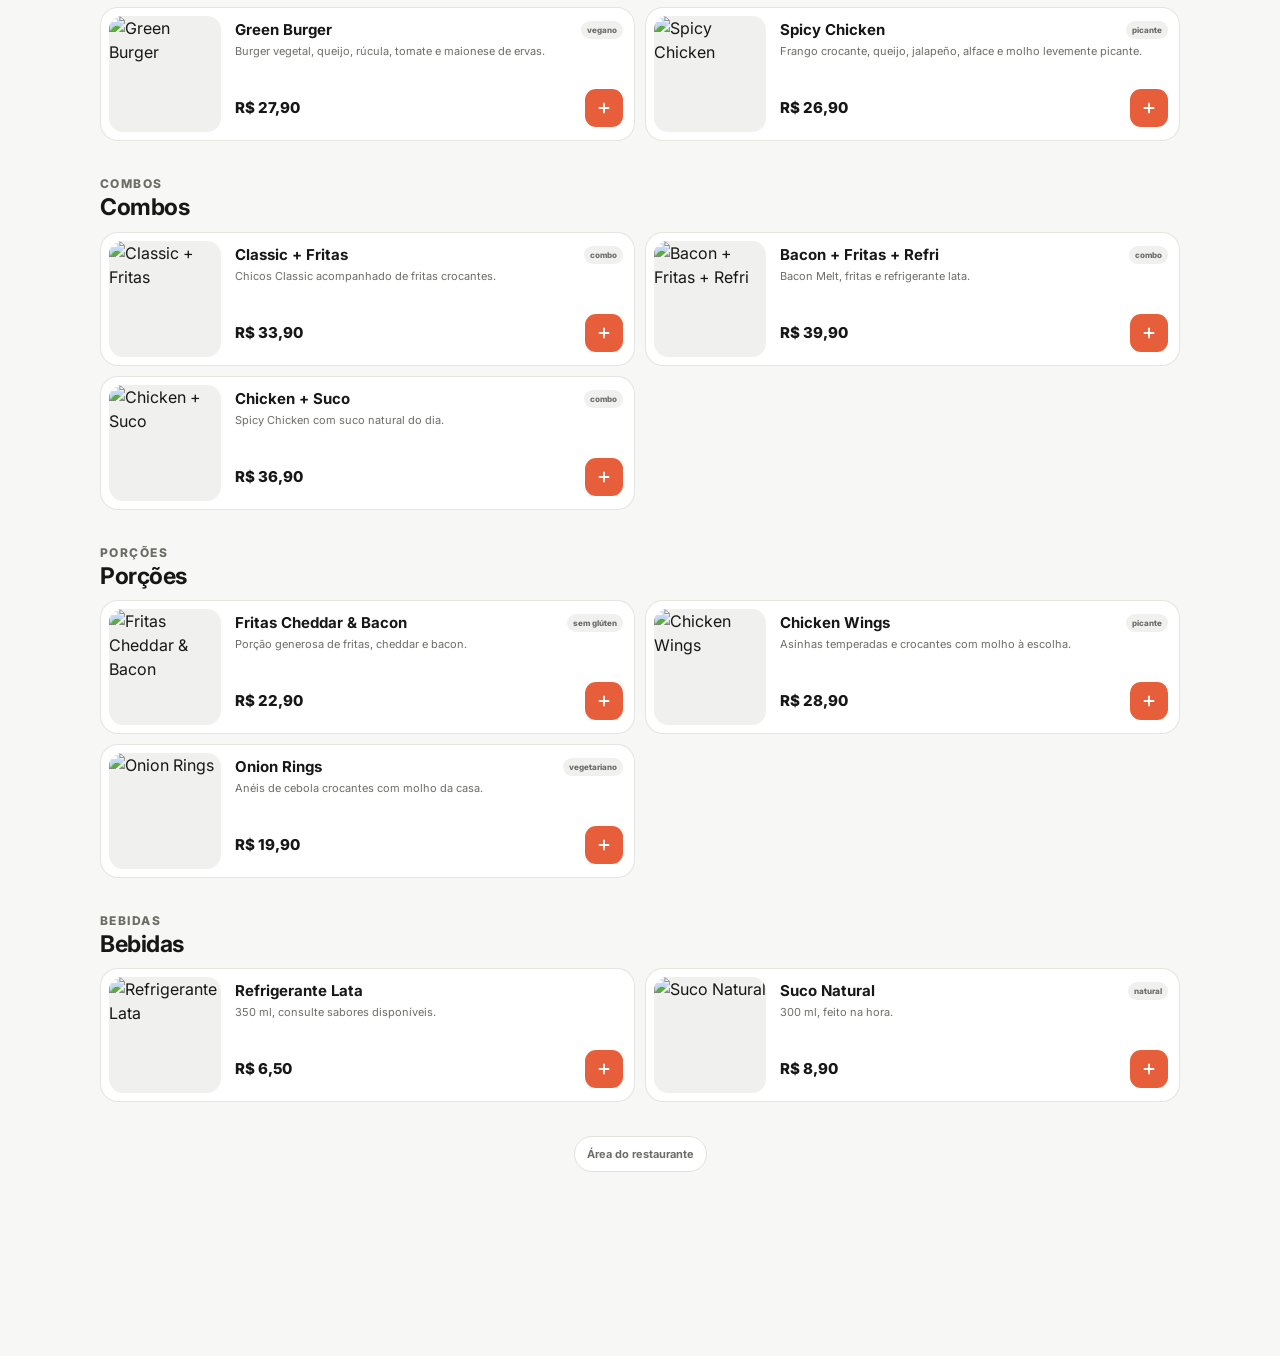
==== commit 2d500417: "feat(menu): add customer order tracking feedback panel" ====
--- a/index.html
+++ b/index.html
@@ -37,6 +37,35 @@
   </div>
 </section>
 
+<section id="orderTracking" class="order-tracking" hidden aria-live="polite" aria-labelledby="orderTrackingTitle">
+  <div class="tracking-head">
+    <div>
+      <p class="eyebrow">Acompanhe seu pedido</p>
+      <h2 id="orderTrackingTitle">Seu pedido está a caminho</h2>
+      <p id="trackingSubtitle" class="muted">Atualizamos esta tela conforme o restaurante prepara seu pedido.</p>
+    </div>
+    <span id="trackingOrderId" class="tracking-order-id"></span>
+  </div>
+  <div class="tracking-progress" id="trackingProgress">
+    <div class="tracking-line" aria-hidden="true"></div>
+    <div class="tracking-step" data-status="new"><span>1</span><strong>Recebido</strong><small>Pedido enviado</small></div>
+    <div class="tracking-step" data-status="preparing"><span>2</span><strong>Preparando</strong><small>Na cozinha</small></div>
+    <div class="tracking-step" data-status="ready"><span>3</span><strong>Pronto</strong><small>Quase lá</small></div>
+    <div class="tracking-step" data-status="delivered"><span>4</span><strong>Entregue</strong><small>Na sua mesa</small></div>
+    <div class="tracking-step" data-status="completed"><span>5</span><strong>Finalizado</strong><small>Até a próxima</small></div>
+  </div>
+  <div class="tracking-feedback" id="trackingFeedback">
+    <strong id="trackingFeedbackTitle">Recebemos seu pedido!</strong>
+    <p id="trackingFeedbackText" class="muted">A equipe do restaurante já recebeu seu pedido.</p>
+  </div>
+  <div class="tracking-order-card">
+    <div><span>Pedido</span><strong id="trackingShortId">#—</strong></div>
+    <div><span>Total</span><strong id="trackingTotal">R$ 0,00</strong></div>
+    <div><span>Destino</span><strong id="trackingDestination">—</strong></div>
+  </div>
+  <button id="closeTrackingButton" class="outline-button full" type="button">Continuar vendo o cardápio</button>
+</section>
+
 <main>
 <section class="search-wrap" aria-label="Busca">
 <label class="search-field"><span class="sr-only">Buscar no cardápio</span><span class="search-icon" id="searchIcon" aria-hidden="true"></span><input id="searchInput" type="search" autocomplete="off" placeholder="O que você está com vontade de comer?"><button id="clearSearch" class="clear-search" type="button" aria-label="Limpar busca" hidden>×</button></label>
--- a/css/menu.css
+++ b/css/menu.css
@@ -1,2 +1,69 @@
 .menu-app{--page-gutter:16px}.menu-topbar{box-shadow:0 1px 0 rgba(0,0,0,.02)}.brand-hero{position:relative;overflow:hidden;margin:0 auto 12px;width:min(100%,1180px);min-height:285px;background:var(--surface);border-bottom:1px solid var(--border);border-radius:0 0 28px 28px}.brand-cover{position:absolute;inset:0;height:170px;background:linear-gradient(135deg,color-mix(in srgb,var(--hero-color,#E65F3A) 24%,var(--surface)),var(--surface));background-size:cover;background-position:center}.brand-cover:not(.has-image){opacity:.8}.brand-hero-inner{position:relative;z-index:1;min-height:285px;display:grid;align-content:end;grid-template-columns:auto 1fr auto;gap:16px;padding:28px 16px 24px;background:linear-gradient(180deg,transparent 35%,color-mix(in srgb,var(--surface) 82%,transparent) 70%,var(--surface) 100%)}.brand-avatar{width:78px;height:78px;display:grid;place-items:center;border-radius:24px;border:5px solid var(--surface);background:var(--avatar-color,#E65F3A);color:#fff;font-size:28px;font-weight:800;box-shadow:var(--shadow-lg)}.brand-identity{min-width:0;align-self:end}.brand-status-row{display:flex;flex-wrap:wrap;gap:7px;margin-bottom:9px}.hero-status,.hero-table{display:inline-flex;align-items:center;min-height:27px;padding:0 9px;border-radius:999px;background:var(--surface);border:1px solid var(--border);color:var(--muted);font-size:10px;font-weight:800}.hero-status{color:var(--success);background:color-mix(in srgb,var(--success) 9%,var(--surface));border-color:color-mix(in srgb,var(--success) 18%,var(--border))}.hero-status.closed{color:var(--danger);background:color-mix(in srgb,var(--danger) 8%,var(--surface))}.brand-hero h1{max-width:650px;margin:0 0 6px;font-size:clamp(30px,7vw,50px)}.brand-hero .muted{max-width:650px;margin:0}.hero-action{align-self:end;min-height:46px;padding:0 17px;border:0;border-radius:var(--button-radius,14px);background:var(--text);color:var(--bg);font-weight:800;white-space:nowrap}.brand-hero.style-contained .brand-cover{inset:12px 12px auto;height:155px;border-radius:22px}.brand-hero.style-contained .brand-hero-inner{min-height:270px;padding-top:175px;background:linear-gradient(180deg,transparent 38%,var(--surface) 66%)}.brand-hero.style-color{background:var(--hero-color,#E65F3A);color:#fff;border-color:transparent}.brand-hero.style-color .brand-cover{opacity:0}.brand-hero.style-color .brand-hero-inner{background:linear-gradient(180deg,transparent,var(--hero-color,#E65F3A));}.brand-hero.style-color .muted,.brand-hero.style-color .hero-table{color:rgba(255,255,255,.82)}.brand-hero.style-color .hero-table{background:rgba(255,255,255,.14);border-color:rgba(255,255,255,.2)}.brand-hero.style-color .hero-action{background:#fff;color:var(--hero-color,#E65F3A)}.search-wrap{position:sticky;top:64px;z-index:17;padding:10px 0 8px;background:color-mix(in srgb,var(--bg) 93%,transparent);backdrop-filter:blur(12px)}.search-field{box-shadow:var(--shadow-sm);min-height:54px;border-radius:16px}.category-nav{top:118px;margin:0 -4px 12px;padding:9px 4px}.category-chip{min-height:40px;border-radius:999px;padding-inline:16px}.discover-section{margin:18px 0 28px}.discover-head{display:flex;align-items:end;justify-content:space-between;gap:12px;margin-bottom:12px}.discover-head h2{margin:0;font-size:22px}.discover-note{color:var(--muted);font-size:10px}.featured-scroller,.repeat-scroller{display:flex;gap:10px;overflow-x:auto;padding:2px 1px 8px;scroll-snap-type:x proximity;scrollbar-width:none}.featured-scroller::-webkit-scrollbar,.repeat-scroller::-webkit-scrollbar{display:none}.featured-card{position:relative;flex:0 0 min(72vw,270px);overflow:hidden;background:var(--surface);border:1px solid var(--border);border-radius:20px;box-shadow:var(--shadow-sm);scroll-snap-align:start;cursor:pointer}.featured-media{height:155px;background:var(--surface-2)}.featured-media img{width:100%;height:100%;object-fit:cover}.featured-content{padding:12px 13px 14px}.featured-tag{display:inline-flex;margin-bottom:7px;padding:4px 8px;border-radius:999px;background:color-mix(in srgb,var(--primary) 10%,var(--surface));color:var(--primary);font-size:9px;font-weight:800}.featured-content h3{margin:0 0 6px;font-size:15px}.featured-content strong{font-size:15px}.repeat-card{display:grid;grid-template-columns:64px 1fr;align-items:center;gap:10px;flex:0 0 min(72vw,270px);padding:9px;border:1px solid var(--border);border-radius:16px;background:var(--surface);text-align:left;color:var(--text);scroll-snap-align:start}.repeat-card img{width:64px;height:64px;object-fit:cover;border-radius:11px;background:var(--surface-2)}.repeat-card span{display:grid;gap:4px;min-width:0}.repeat-card strong{font-size:12px;overflow:hidden;text-overflow:ellipsis;white-space:nowrap}.repeat-card small{color:var(--muted);font-size:11px;font-weight:700}.menu-sections{padding-top:4px}.menu-section{margin-bottom:34px}.section-head{margin-bottom:11px}.section-head .eyebrow{margin-bottom:2px}.section-head h2{margin:0;font-size:23px}.product-grid{gap:10px}.product-card{grid-template-columns:104px 1fr;min-height:132px;padding:8px;border-radius:18px;border-color:color-mix(in srgb,var(--border) 88%,transparent);box-shadow:none}.product-card:hover{transform:none;box-shadow:var(--shadow-sm)}.product-media,.product-media img{min-height:116px;height:116px}.product-media{border-radius:14px}.product-body{padding:5px 3px 5px 0}.product-top{min-width:0}.product-title-row{align-items:start}.product-card h3{font-size:15px;line-height:1.2}.product-mini-tag{max-width:88px;overflow:hidden;text-overflow:ellipsis;white-space:nowrap;padding:3px 6px;border-radius:999px;background:var(--surface-2);color:var(--muted);font-size:8px;font-weight:800}.product-desc{margin-top:5px;font-size:11px;line-height:1.35}.product-price{font-size:15px}.add-button{width:38px;height:38px;border-radius:calc(var(--button-radius,14px) - 3px)}html[data-card-style="airy"] .product-card{grid-template-columns:120px 1fr;padding:10px;min-height:148px}.product-card[data-sold="true"]{opacity:.6}.cart-bar{border-radius:var(--button-radius,14px);min-height:62px}.modal-card{border-radius:26px}.choice-card span,.table-choice-button{border-radius:calc(var(--button-radius,14px) - 1px)}.cart-upsell{padding:12px;border:1px solid var(--border);border-radius:18px;background:var(--surface-2)}.cart-upsell .discover-head{margin:0 0 8px}.cart-upsell h3{margin:0}.cart-recommendations{display:grid;grid-template-columns:1fr;gap:7px}.cart-recommendation{display:grid;grid-template-columns:48px 1fr auto;align-items:center;gap:9px;min-height:58px;padding:5px;border:1px solid var(--border);background:var(--surface);border-radius:12px;text-align:left;color:var(--text)}.cart-recommendation img{width:48px;height:48px;border-radius:9px;object-fit:cover;background:var(--surface-2)}.cart-recommendation span{display:grid;gap:2px;min-width:0}.cart-recommendation strong{overflow:hidden;text-overflow:ellipsis;white-space:nowrap;font-size:11px}.cart-recommendation small{font-size:10px;color:var(--muted)}.cart-recommendation b{width:28px;height:28px;display:grid;place-items:center;border-radius:9px;background:var(--primary);color:#fff}.off-hours-banner{margin:4px 0 14px}.state-card{margin-bottom:26px}
-@media(min-width:680px){.menu-app .topbar{padding-inline:24px}.brand-hero{margin-top:12px;border-radius:28px}.brand-hero-inner{padding-inline:28px}.brand-cover{height:190px}.brand-hero-inner,.brand-hero{min-height:320px}.featured-card{flex-basis:280px}.repeat-card{flex-basis:290px}.cart-recommendations{grid-template-columns:repeat(2,1fr)}}@media(min-width:960px){.modal-bottom .cart-modal{height:min(88dvh,900px)}.modal-bottom .cart-items{max-height:22dvh}.modal-bottom .cart-upsell{max-height:20dvh}.menu-app main{width:min(calc(100% - 64px),1080px)}.brand-hero{width:min(calc(100% - 64px),1080px)}.brand-hero-inner{padding-left:38px;padding-right:38px}.product-grid{grid-template-columns:repeat(2,1fr)}.product-card{grid-template-columns:112px 1fr}.search-wrap{top:64px}.category-nav{top:118px}}@media(max-width:560px){.brand-hero{border-radius:0 0 24px 24px}.brand-hero-inner{grid-template-columns:1fr auto;gap:10px;padding:14px 16px 20px;min-height:286px}.brand-avatar{width:68px;height:68px;border-radius:20px;grid-row:1}.brand-identity{grid-column:1/-1;grid-row:2}.hero-action{grid-column:2;grid-row:1;font-size:11px;padding-inline:13px}.brand-hero h1{font-size:31px}.brand-cover{height:152px}.brand-hero.style-contained .brand-cover{inset:10px 10px auto;height:140px}.brand-hero.style-contained .brand-hero-inner{min-height:270px;padding-top:152px}.category-nav{top:116px}.search-wrap{top:64px}.product-card{grid-template-columns:92px 1fr}.product-media,.product-media img{height:104px;min-height:104px}.cart-modal{padding:16px}.modal-footer{grid-template-columns:1fr}.quantity-control{justify-content:center}.add-button{width:36px;height:36px}}.modal-bottom{inset:0;margin:0;max-width:none;width:100%;height:100dvh;max-height:none;padding:0;display:grid;place-items:end center;overscroll-behavior:contain}.modal-bottom .cart-modal{width:min(100%,720px);height:min(94dvh,900px);max-height:none;min-height:0;overflow:hidden;display:flex;flex-direction:column}.modal-bottom .cart-head{position:sticky;top:0;z-index:2;flex:0 0 auto;padding-bottom:8px;background:var(--surface)}.modal-bottom .cart-items{flex:0 1 auto;min-height:0;max-height:24dvh;overflow-y:auto;overscroll-behavior:contain;-webkit-overflow-scrolling:touch}.modal-bottom .cart-upsell{flex:0 0 auto;max-height:24dvh;overflow-y:auto;overscroll-behavior:contain;-webkit-overflow-scrolling:touch}.modal-bottom .checkout-form{flex:1 1 0;min-height:0;overflow-y:auto;overscroll-behavior:contain;-webkit-overflow-scrolling:touch;padding-bottom:calc(env(safe-area-inset-bottom) + 18px);scroll-behavior:smooth;scrollbar-gutter:stable}.modal-bottom .checkout-form .field-label:last-of-type{margin-bottom:10px}.checkout-cancel{width:100%;min-height:44px;border:1px solid var(--border);border-radius:var(--button-radius,14px);background:var(--surface);color:var(--text);font-weight:700}.checkout-cancel:hover{border-color:var(--primary)}.simple-modal{overflow:auto;max-height:90dvh;padding-top:28px}.simple-modal .modal-close{display:grid;place-items:center}.modal:not([open]){display:none}.menu-footer{width:min(calc(100% - 32px),1080px);margin:10px auto 100px;text-align:center}.admin-access{display:inline-flex;align-items:center;min-height:36px;padding:0 12px;border:1px solid var(--border);border-radius:999px;background:var(--surface);color:var(--muted);font-size:11px;font-weight:700}.admin-access:hover{color:var(--text);border-color:var(--primary)}@media(min-width:680px){.menu-footer{width:min(calc(100% - 48px),1080px)}}.filter-nav{display:flex;gap:7px;overflow-x:auto;padding:2px 1px 10px;margin:-2px 0 10px;scrollbar-width:none}.filter-nav::-webkit-scrollbar{display:none}.filter-chip{flex:0 0 auto;min-height:34px;padding:0 11px;border:1px solid var(--border);border-radius:999px;background:var(--surface);color:var(--muted);font-size:11px;font-weight:800}.filter-chip.active{border-color:var(--primary);background:color-mix(in srgb,var(--primary) 10%,var(--surface));color:var(--primary)}.product-modal .modal-body{padding-bottom:96px}.product-modal .modal-footer{position:sticky;bottom:-1px;z-index:4;padding:10px 0 calc(4px + env(safe-area-inset-bottom));margin:12px -1px -1px;background:linear-gradient(180deg,color-mix(in srgb,var(--surface) 0%,transparent),var(--surface) 20%)}.checkout-actions{position:sticky;bottom:0;z-index:5;display:grid;gap:8px;padding:10px 0 calc(4px + env(safe-area-inset-bottom));margin-top:10px;background:linear-gradient(180deg,color-mix(in srgb,var(--surface) 0%,transparent),var(--surface) 24%)}.checkout-actions .primary-button{min-height:50px;font-size:14px}.checkout-actions .checkout-cancel{background:var(--surface)}.visit-section{width:min(calc(100% - 32px),1080px);margin:18px auto 12px;border:1px solid var(--border);border-radius:22px;background:var(--surface);box-shadow:var(--shadow-sm)}.visit-inner{display:flex;justify-content:space-between;align-items:center;gap:18px;padding:20px}.visit-inner h2{margin:0 0 6px}.visit-address{margin:0 0 4px;font-weight:800;font-size:14px}.visit-hours{margin:0;font-size:11px}.visit-actions{display:flex;gap:8px;flex-wrap:wrap}.visit-actions a{display:inline-flex;align-items:center;justify-content:center;text-decoration:none;min-width:122px}.menu-footer{margin-top:8px}@media(max-width:680px){.visit-inner{align-items:stretch;flex-direction:column}.visit-actions{display:grid;grid-template-columns:1fr 1fr}.visit-actions a{width:100%;min-width:0}.filter-nav{margin-bottom:6px}.product-modal .modal-footer{margin-inline:-1px}}@media(min-width:680px){.visit-section{width:min(calc(100% - 48px),1080px)}}.modal-bottom{inset:0;width:100%;height:100dvh;max-height:none;padding:0;display:grid;place-items:end center;overflow:hidden}.modal-bottom .cart-modal{width:min(100%,720px);height:min(92dvh,860px);max-height:none;min-height:0;padding:0;display:flex;flex-direction:column;gap:0;overflow:hidden;border-radius:24px 24px 0 0}.modal-bottom .cart-head{position:relative;flex:0 0 auto;padding:18px 20px 14px;border-bottom:1px solid var(--border);background:var(--surface)}.modal-bottom .cart-head .modal-close{top:14px;right:14px}.cart-scroll{flex:1 1 auto;min-height:0;min-width:0;overflow-y:auto;overflow-x:hidden;padding:14px 20px calc(24px + env(safe-area-inset-bottom));overscroll-behavior:contain;-webkit-overflow-scrolling:touch;scrollbar-gutter:stable}.cart-scroll>*{min-width:0}.modal-bottom .cart-items{display:grid;gap:10px;max-height:none;overflow:visible;padding:0;margin:0 0 12px}.modal-bottom .cart-upsell{max-height:none;overflow:visible;margin:0 0 14px}.modal-bottom .cart-empty{margin:0 0 14px}.modal-bottom .checkout-form{display:block;min-height:0;overflow:visible;padding:16px 0 4px;margin:0;border-top:1px solid var(--border)}.modal-bottom .checkout-actions{position:sticky;bottom:-1px;z-index:6;margin:10px 0 0;padding:10px 0 calc(6px + env(safe-area-inset-bottom));background:linear-gradient(180deg,color-mix(in srgb,var(--surface) 0%,transparent),var(--surface) 25%)}.modal-bottom .checkout-actions .primary-button{min-height:50px}.modal-bottom .checkout-cancel{min-height:44px}.modal-bottom .microcopy{padding-bottom:4px}.cart-modal,.cart-scroll,.checkout-form{max-width:100%}@media(min-width:960px){.modal-bottom{place-items:center}.modal-bottom .cart-modal{height:min(86dvh,860px);border-radius:var(--radius-lg)}.cart-scroll{padding-inline:20px}}@media(max-width:560px){.modal-bottom .cart-modal{width:100%;height:92dvh;border-radius:22px 22px 0 0}.modal-bottom .cart-head{padding:16px}.cart-scroll{padding-inline:16px}.modal-bottom .form-grid.two{grid-template-columns:1fr}.modal-bottom .choice-grid{grid-template-columns:1fr}.modal-bottom .cart-item{grid-template-columns:1fr auto}.modal-bottom .cart-recommendations{grid-template-columns:1fr 1fr}.modal-bottom .cart-recommendation{grid-template-columns:44px 1fr auto}.modal-bottom .cart-recommendation img{width:44px;height:44px}}+@media(min-width:680px){.menu-app .topbar{padding-inline:24px}.brand-hero{margin-top:12px;border-radius:28px}.brand-hero-inner{padding-inline:28px}.brand-cover{height:190px}.brand-hero-inner,.brand-hero{min-height:320px}.featured-card{flex-basis:280px}.repeat-card{flex-basis:290px}.cart-recommendations{grid-template-columns:repeat(2,1fr)}}@media(min-width:960px){.modal-bottom .cart-modal{height:min(88dvh,900px)}.modal-bottom .cart-items{max-height:22dvh}.modal-bottom .cart-upsell{max-height:20dvh}.menu-app main{width:min(calc(100% - 64px),1080px)}.brand-hero{width:min(calc(100% - 64px),1080px)}.brand-hero-inner{padding-left:38px;padding-right:38px}.product-grid{grid-template-columns:repeat(2,1fr)}.product-card{grid-template-columns:112px 1fr}.search-wrap{top:64px}.category-nav{top:118px}}@media(max-width:560px){.brand-hero{border-radius:0 0 24px 24px}.brand-hero-inner{grid-template-columns:1fr auto;gap:10px;padding:14px 16px 20px;min-height:286px}.brand-avatar{width:68px;height:68px;border-radius:20px;grid-row:1}.brand-identity{grid-column:1/-1;grid-row:2}.hero-action{grid-column:2;grid-row:1;font-size:11px;padding-inline:13px}.brand-hero h1{font-size:31px}.brand-cover{height:152px}.brand-hero.style-contained .brand-cover{inset:10px 10px auto;height:140px}.brand-hero.style-contained .brand-hero-inner{min-height:270px;padding-top:152px}.category-nav{top:116px}.search-wrap{top:64px}.product-card{grid-template-columns:92px 1fr}.product-media,.product-media img{height:104px;min-height:104px}.cart-modal{padding:16px}.modal-footer{grid-template-columns:1fr}.quantity-control{justify-content:center}.add-button{width:36px;height:36px}}.modal-bottom{inset:0;margin:0;max-width:none;width:100%;height:100dvh;max-height:none;padding:0;display:grid;place-items:end center;overscroll-behavior:contain}.modal-bottom .cart-modal{width:min(100%,720px);height:min(94dvh,900px);max-height:none;min-height:0;overflow:hidden;display:flex;flex-direction:column}.modal-bottom .cart-head{position:sticky;top:0;z-index:2;flex:0 0 auto;padding-bottom:8px;background:var(--surface)}.modal-bottom .cart-items{flex:0 1 auto;min-height:0;max-height:24dvh;overflow-y:auto;overscroll-behavior:contain;-webkit-overflow-scrolling:touch}.modal-bottom .cart-upsell{flex:0 0 auto;max-height:24dvh;overflow-y:auto;overscroll-behavior:contain;-webkit-overflow-scrolling:touch}.modal-bottom .checkout-form{flex:1 1 0;min-height:0;overflow-y:auto;overscroll-behavior:contain;-webkit-overflow-scrolling:touch;padding-bottom:calc(env(safe-area-inset-bottom) + 18px);scroll-behavior:smooth;scrollbar-gutter:stable}.modal-bottom .checkout-form .field-label:last-of-type{margin-bottom:10px}.checkout-cancel{width:100%;min-height:44px;border:1px solid var(--border);border-radius:var(--button-radius,14px);background:var(--surface);color:var(--text);font-weight:700}.checkout-cancel:hover{border-color:var(--primary)}.simple-modal{overflow:auto;max-height:90dvh;padding-top:28px}.simple-modal .modal-close{display:grid;place-items:center}.modal:not([open]){display:none}.menu-footer{width:min(calc(100% - 32px),1080px);margin:10px auto 100px;text-align:center}.admin-access{display:inline-flex;align-items:center;min-height:36px;padding:0 12px;border:1px solid var(--border);border-radius:999px;background:var(--surface);color:var(--muted);font-size:11px;font-weight:700}.admin-access:hover{color:var(--text);border-color:var(--primary)}@media(min-width:680px){.menu-footer{width:min(calc(100% - 48px),1080px)}}.filter-nav{display:flex;gap:7px;overflow-x:auto;padding:2px 1px 10px;margin:-2px 0 10px;scrollbar-width:none}.filter-nav::-webkit-scrollbar{display:none}.filter-chip{flex:0 0 auto;min-height:34px;padding:0 11px;border:1px solid var(--border);border-radius:999px;background:var(--surface);color:var(--muted);font-size:11px;font-weight:800}.filter-chip.active{border-color:var(--primary);background:color-mix(in srgb,var(--primary) 10%,var(--surface));color:var(--primary)}.product-modal .modal-body{padding-bottom:96px}.product-modal .modal-footer{position:sticky;bottom:-1px;z-index:4;padding:10px 0 calc(4px + env(safe-area-inset-bottom));margin:12px -1px -1px;background:linear-gradient(180deg,color-mix(in srgb,var(--surface) 0%,transparent),var(--surface) 20%)}.checkout-actions{position:sticky;bottom:0;z-index:5;display:grid;gap:8px;padding:10px 0 calc(4px + env(safe-area-inset-bottom));margin-top:10px;background:linear-gradient(180deg,color-mix(in srgb,var(--surface) 0%,transparent),var(--surface) 24%)}.checkout-actions .primary-button{min-height:50px;font-size:14px}.checkout-actions .checkout-cancel{background:var(--surface)}.visit-section{width:min(calc(100% - 32px),1080px);margin:18px auto 12px;border:1px solid var(--border);border-radius:22px;background:var(--surface);box-shadow:var(--shadow-sm)}.visit-inner{display:flex;justify-content:space-between;align-items:center;gap:18px;padding:20px}.visit-inner h2{margin:0 0 6px}.visit-address{margin:0 0 4px;font-weight:800;font-size:14px}.visit-hours{margin:0;font-size:11px}.visit-actions{display:flex;gap:8px;flex-wrap:wrap}.visit-actions a{display:inline-flex;align-items:center;justify-content:center;text-decoration:none;min-width:122px}.menu-footer{margin-top:8px}@media(max-width:680px){.visit-inner{align-items:stretch;flex-direction:column}.visit-actions{display:grid;grid-template-columns:1fr 1fr}.visit-actions a{width:100%;min-width:0}.filter-nav{margin-bottom:6px}.product-modal .modal-footer{margin-inline:-1px}}@media(min-width:680px){.visit-section{width:min(calc(100% - 48px),1080px)}}.modal-bottom{inset:0;width:100%;height:100dvh;max-height:none;padding:0;display:grid;place-items:end center;overflow:hidden}.modal-bottom .cart-modal{width:min(100%,720px);height:min(92dvh,860px);max-height:none;min-height:0;padding:0;display:flex;flex-direction:column;gap:0;overflow:hidden;border-radius:24px 24px 0 0}.modal-bottom .cart-head{position:relative;flex:0 0 auto;padding:18px 20px 14px;border-bottom:1px solid var(--border);background:var(--surface)}.modal-bottom .cart-head .modal-close{top:14px;right:14px}.cart-scroll{flex:1 1 auto;min-height:0;min-width:0;overflow-y:auto;overflow-x:hidden;padding:14px 20px calc(24px + env(safe-area-inset-bottom));overscroll-behavior:contain;-webkit-overflow-scrolling:touch;scrollbar-gutter:stable}.cart-scroll>*{min-width:0}.modal-bottom .cart-items{display:grid;gap:10px;max-height:none;overflow:visible;padding:0;margin:0 0 12px}.modal-bottom .cart-upsell{max-height:none;overflow:visible;margin:0 0 14px}.modal-bottom .cart-empty{margin:0 0 14px}.modal-bottom .checkout-form{display:block;min-height:0;overflow:visible;padding:16px 0 4px;margin:0;border-top:1px solid var(--border)}.modal-bottom .checkout-actions{position:sticky;bottom:-1px;z-index:6;margin:10px 0 0;padding:10px 0 calc(6px + env(safe-area-inset-bottom));background:linear-gradient(180deg,color-mix(in srgb,var(--surface) 0%,transparent),var(--surface) 25%)}.modal-bottom .checkout-actions .primary-button{min-height:50px}.modal-bottom .checkout-cancel{min-height:44px}.modal-bottom .microcopy{padding-bottom:4px}.cart-modal,.cart-scroll,.checkout-form{max-width:100%}@media(min-width:960px){.modal-bottom{place-items:center}.modal-bottom .cart-modal{height:min(86dvh,860px);border-radius:var(--radius-lg)}.cart-scroll{padding-inline:20px}}@media(max-width:560px){.modal-bottom .cart-modal{width:100%;height:92dvh;border-radius:22px 22px 0 0}.modal-bottom .cart-head{padding:16px}.cart-scroll{padding-inline:16px}.modal-bottom .form-grid.two{grid-template-columns:1fr}.modal-bottom .choice-grid{grid-template-columns:1fr}.modal-bottom .cart-item{grid-template-columns:1fr auto}.modal-bottom .cart-recommendations{grid-template-columns:1fr 1fr}.modal-bottom .cart-recommendation{grid-template-columns:44px 1fr auto}.modal-bottom .cart-recommendation img{width:44px;height:44px}}
+/* iFood-inspired cart */
+.modal-bottom .cart-modal{background:var(--surface);color:var(--text)}
+.modal-bottom .cart-head{display:grid;grid-template-columns:44px 1fr 44px;align-items:center;justify-items:center;height:58px;padding:0 10px;border-bottom:1px solid var(--border);box-shadow:0 1px 4px rgba(0,0,0,.06)}
+.modal-bottom .cart-head h2{margin:0;font-size:18px;letter-spacing:-.02em}
+.cart-back,.cart-head-spacer{width:40px;height:40px}
+.cart-back{border:0;background:transparent;color:var(--primary);font-size:35px;line-height:1;font-weight:400;padding:0;display:grid;place-items:center}
+.cart-scroll{padding:18px 20px 118px;background:var(--surface)}
+.cart-store{display:flex;align-items:center;gap:12px;padding:4px 0 22px}
+.cart-store-logo{width:52px;height:52px;flex:0 0 auto;border-radius:50%;display:grid;place-items:center;overflow:hidden;background:color-mix(in srgb,var(--primary) 12%,var(--surface));border:1px solid var(--border);font-size:21px;font-weight:900;color:var(--primary)}
+.cart-store-logo img{width:100%;height:100%;object-fit:cover}
+.cart-store-copy{min-width:0;display:grid;gap:3px}
+.cart-store-copy strong{font-size:16px;line-height:1.2;overflow:hidden;text-overflow:ellipsis;white-space:nowrap}
+.cart-store-copy button{width:max-content;padding:0;border:0;background:transparent;color:var(--primary);font-size:12px;font-weight:800}
+.cart-section,.checkout-section{padding:0 0 20px;margin:0 0 20px;border-bottom:1px solid var(--border)}
+.cart-section-head{display:flex;align-items:center;justify-content:space-between;gap:10px;margin-bottom:12px}
+.cart-section-head h3{margin:0;font-size:17px;letter-spacing:-.015em}
+.cart-section-note{color:var(--muted);font-size:11px;font-weight:700}
+.modal-bottom .cart-items{display:grid;gap:18px;margin:0}
+.modal-bottom .cart-item{display:grid;grid-template-columns:76px minmax(0,1fr) auto;align-items:center;gap:12px;padding:0;border:0;border-radius:0;background:transparent}
+.cart-item-media{width:76px;height:76px;border-radius:10px;overflow:hidden;background:var(--surface-2);display:block}
+.cart-item-media img{width:100%;height:100%;object-fit:cover}
+.modal-bottom .cart-item-info{min-width:0;display:grid;gap:4px}
+.modal-bottom .cart-item-info h3{margin:0;font-size:14px;line-height:1.28;font-weight:750}
+.modal-bottom .cart-item-info p{margin:0;color:var(--muted);font-size:10px;line-height:1.35}
+.modal-bottom .cart-item-price{font-size:14px;font-weight:800;white-space:nowrap}
+.modal-bottom .cart-item-right{min-width:104px;display:grid;justify-items:end;gap:8px}
+.modal-bottom .cart-item-actions{display:inline-flex;align-items:center;gap:0;min-height:36px;border:1px solid var(--border);border-radius:10px;background:var(--surface);box-shadow:0 2px 8px rgba(0,0,0,.06);overflow:hidden}
+.modal-bottom .cart-item-actions button{width:34px;height:34px;border:0;background:transparent;color:var(--primary);font-size:21px;line-height:1;padding:0}
+.modal-bottom .cart-item-actions span{width:28px;text-align:center;font-size:13px;font-weight:800;color:var(--text)}
+.modal-bottom .cart-item-actions .item-remove-hidden{display:none}
+.modal-bottom .cart-item-note{grid-column:2/-1;color:var(--muted)!important}
+.modal-bottom .cart-upsell{padding:0 0 20px;margin:0 0 20px;border-bottom:1px solid var(--border);background:transparent}
+.modal-bottom .cart-recommendations{display:flex;gap:10px;overflow-x:auto;padding:2px 1px 6px;scrollbar-width:none}
+.modal-bottom .cart-recommendations::-webkit-scrollbar{display:none}
+.modal-bottom .cart-recommendation{flex:0 0 220px;grid-template-columns:48px 1fr auto;min-height:62px;padding:6px;border:1px solid var(--border);background:var(--surface);border-radius:12px}
+.modal-bottom .cart-recommendation img{width:48px;height:48px}
+.modal-bottom .cart-recommendation b{background:var(--primary)}
+.modal-bottom .checkout-form{border:0;padding:0;margin:0;overflow:visible}
+.modal-bottom .choice-grid{display:grid;grid-template-columns:repeat(3,1fr);gap:8px}
+.modal-bottom .choice-card span{min-height:62px;display:flex;flex-direction:column;justify-content:center;gap:4px;padding:11px;border-radius:12px;background:var(--surface);border:1px solid var(--border);font-size:12px}
+.modal-bottom .choice-card input:checked+span{border-color:var(--primary);background:color-mix(in srgb,var(--primary) 6%,var(--surface));box-shadow:inset 0 0 0 1px var(--primary)}
+.modal-bottom .choice-card strong{font-size:12px}
+.modal-bottom .choice-meta{font-size:10px}
+.modal-bottom .field-label{margin-bottom:12px}
+.modal-bottom .field-label>span:not(.sr-only){font-size:12px}
+.modal-bottom input,.modal-bottom textarea{background:var(--surface);border-radius:10px;min-height:46px}
+.modal-bottom textarea{min-height:78px}
+.checkout-summary{gap:8px;margin:2px 0 0;padding:16px 0 0;border:0;border-top:1px solid var(--border);border-radius:0;background:transparent}
+.checkout-summary>div{font-size:12px}
+.checkout-summary .checkout-grand{padding-top:11px;border-top:0;font-size:18px!important}
+.checkout-summary .checkout-grand strong{font-size:20px}
+.modal-bottom .checkout-actions{position:sticky;bottom:-1px;margin:14px 0 0;padding:12px 0 calc(6px + env(safe-area-inset-bottom));background:linear-gradient(180deg,color-mix(in srgb,var(--surface) 0%,transparent),var(--surface) 24%);box-shadow:0 -8px 18px color-mix(in srgb,var(--surface) 75%,transparent);z-index:10}
+.modal-bottom .checkout-actions .primary-button{min-height:52px;border-radius:10px;font-size:14px}
+.modal-bottom .microcopy{margin-top:8px;padding:0;text-align:center}
+@media(max-width:560px){
+  .modal-bottom .cart-modal{height:100dvh;border-radius:0}
+  .modal-bottom .cart-head{height:56px}
+  .cart-scroll{padding:16px 16px calc(116px + env(safe-area-inset-bottom))}
+  .cart-store{padding-bottom:20px}
+  .modal-bottom .cart-item{grid-template-columns:72px minmax(0,1fr) 104px;gap:10px}
+  .cart-item-media{width:72px;height:72px}
+  .modal-bottom .cart-item-right{min-width:104px}
+  .modal-bottom .cart-item-info h3{font-size:13px}
+  .modal-bottom .cart-item-price{font-size:13px}
+  .modal-bottom .cart-item-actions{min-height:34px}
+  .modal-bottom .cart-item-actions button{width:32px;height:32px}
+}
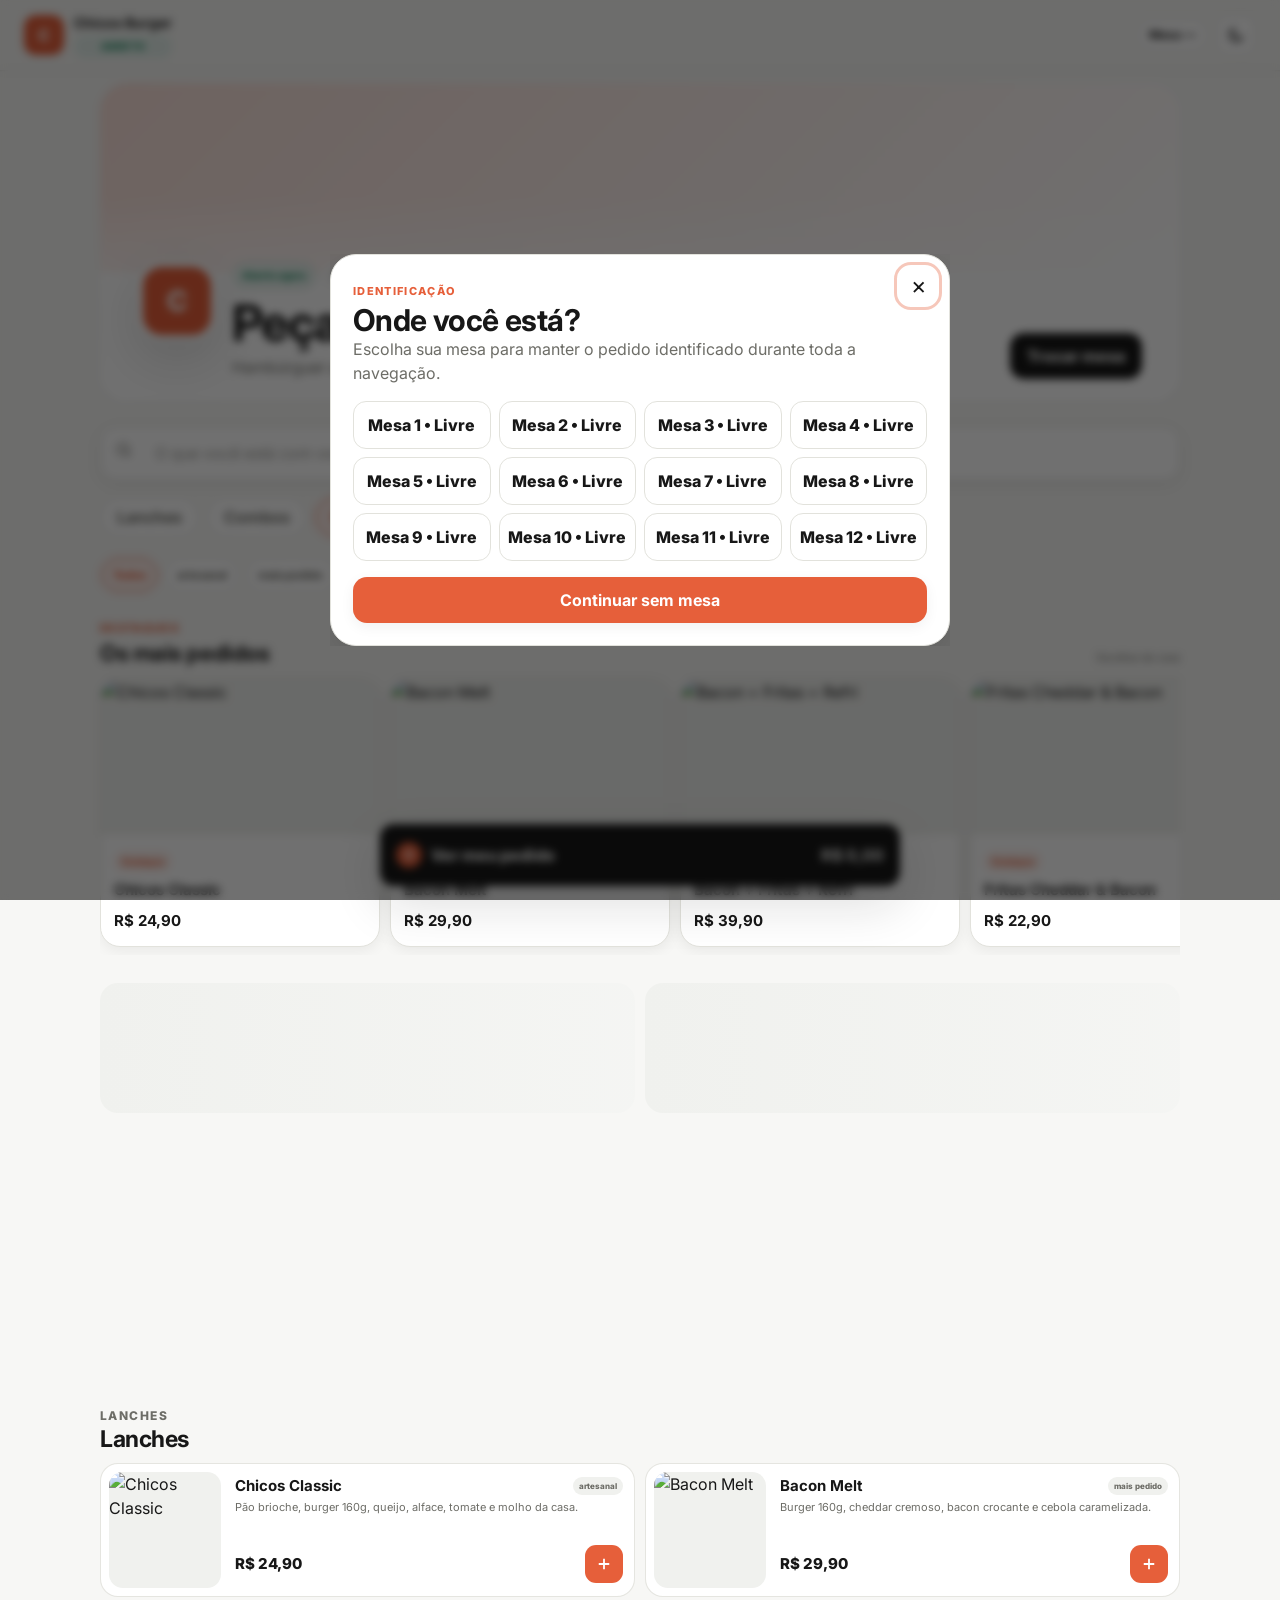
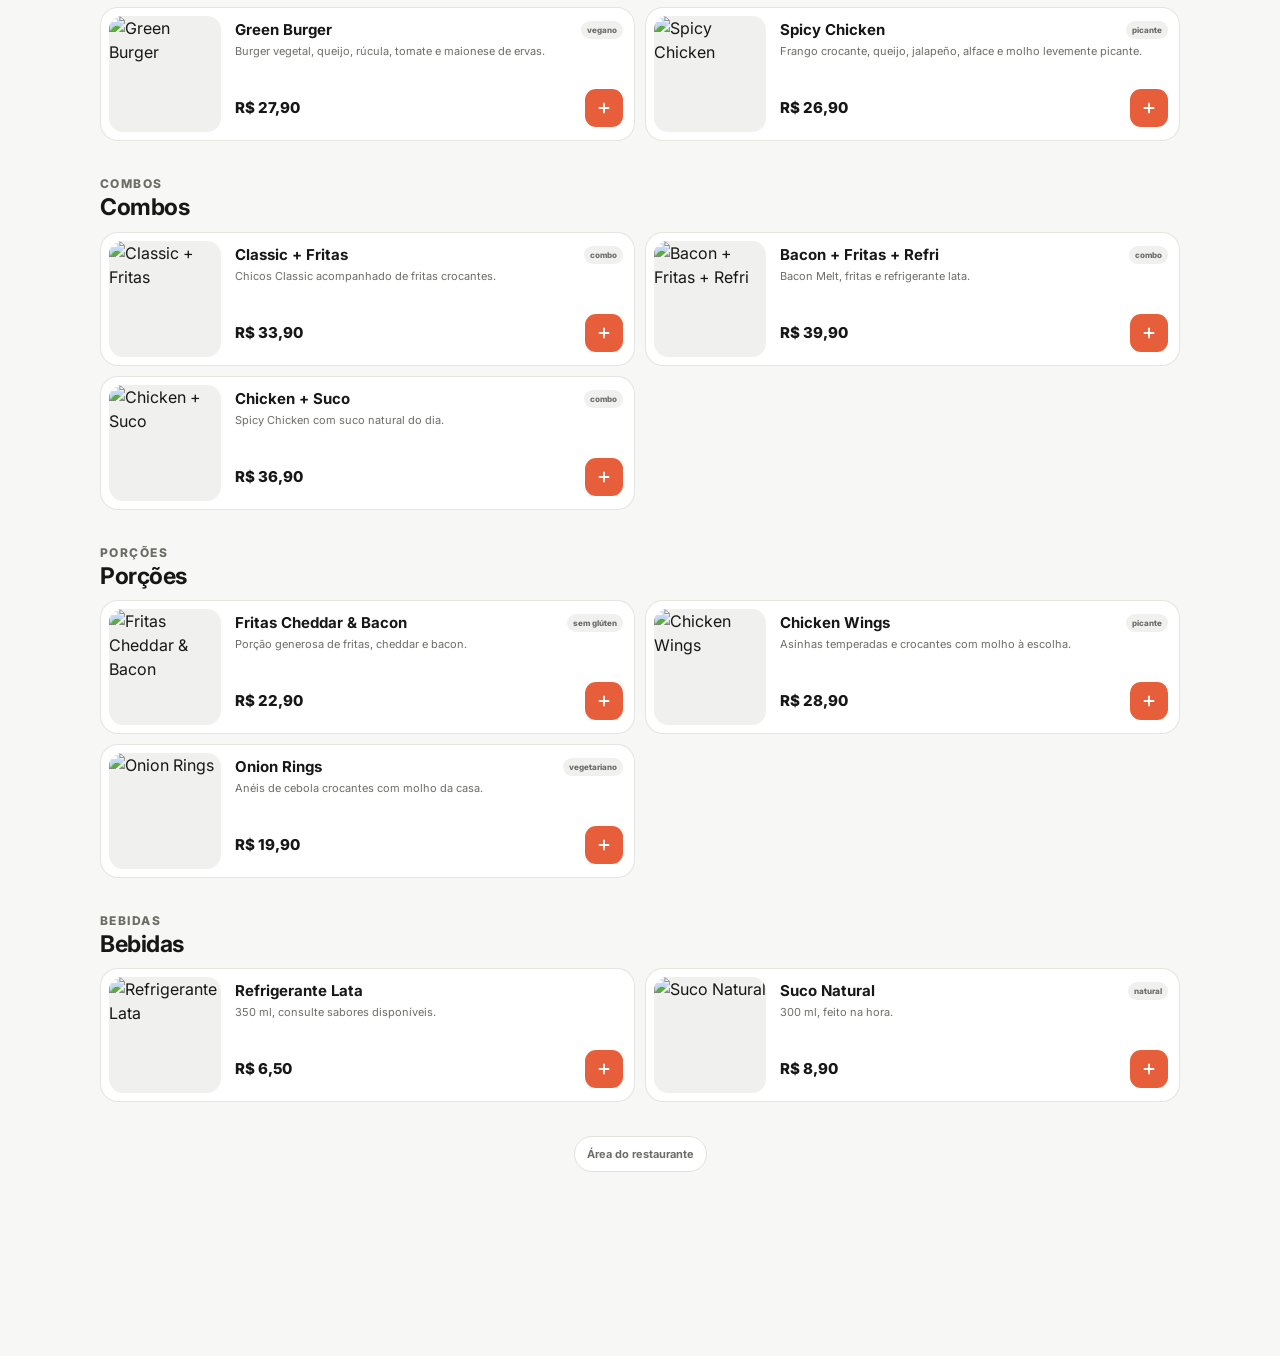
==== commit 0619fed6: "fix(menu): prevent loading skeleton from occupying page" ====
--- a/index.html
+++ b/index.html
@@ -84,7 +84,7 @@
 <div id="repeatGrid" class="repeat-scroller"></div>
 </section>
 
-<div id="loadingState" class="product-grid skeleton-grid" aria-hidden="true"></div>
+<div id="loadingState" class="product-grid skeleton-grid" aria-hidden="true" hidden></div>
 <section id="menuSections" class="menu-sections" hidden></section>
 <section id="emptyState" class="state-card" hidden><div class="state-icon" aria-hidden="true">⌕</div><h2>Nenhum item encontrado</h2><p class="muted">Tente buscar por outro nome ou escolha outra categoria.</p></section>
 </main>
--- a/css/menu.css
+++ b/css/menu.css
@@ -67,3 +67,32 @@
   .modal-bottom .cart-item-actions{min-height:34px}
   .modal-bottom .cart-item-actions button{width:32px;height:32px}
 }
+
+/* customer order tracking */
+.order-tracking{width:min(calc(100% - 32px),1080px);margin:16px auto 22px;padding:18px;border:1px solid var(--border);border-radius:20px;background:var(--surface);box-shadow:var(--shadow-sm)}
+.tracking-head{display:flex;justify-content:space-between;align-items:start;gap:14px;margin-bottom:18px}.tracking-head h2{margin:0 0 6px;font-size:22px}.tracking-head p{margin:0;font-size:11px}.tracking-order-id{padding:6px 9px;border-radius:999px;background:var(--surface-2);color:var(--muted);font-size:10px;font-weight:800;white-space:nowrap}
+.tracking-progress{position:relative;display:grid;grid-template-columns:repeat(5,1fr);gap:4px;margin:4px 0 18px}.tracking-line{position:absolute;left:10%;right:10%;top:14px;height:2px;background:var(--border)}.tracking-step{position:relative;z-index:1;display:grid;justify-items:center;gap:5px;text-align:center}.tracking-step span{width:28px;height:28px;display:grid;place-items:center;border-radius:50%;background:var(--surface-2);border:2px solid var(--border);color:var(--muted);font-size:10px;font-weight:900}.tracking-step strong{font-size:10px}.tracking-step small{color:var(--muted);font-size:9px}.tracking-step.done span,.tracking-step.current span{background:var(--primary);border-color:var(--primary);color:#fff}.tracking-step.done:after{content:"";position:absolute;top:13px;left:50%;width:100%;height:2px;background:var(--primary);z-index:-1}.tracking-step.current strong{color:var(--primary)}
+.tracking-feedback{padding:14px;border-radius:14px;background:color-mix(in srgb,var(--primary) 7%,var(--surface));border:1px solid color-mix(in srgb,var(--primary) 18%,var(--border));margin-bottom:12px}.tracking-feedback strong{font-size:13px}.tracking-feedback p{margin:3px 0 0;font-size:11px}
+.tracking-order-card{display:grid;grid-template-columns:repeat(3,1fr);gap:10px;padding:14px;background:var(--surface-2);border-radius:14px;margin-bottom:12px}.tracking-order-card div{display:grid;gap:3px}.tracking-order-card span{font-size:9px;color:var(--muted);text-transform:uppercase;letter-spacing:.08em;font-weight:800}.tracking-order-card strong{font-size:12px}
+.order-tracking .outline-button{min-height:42px}
+@media(max-width:680px){.order-tracking{width:calc(100% - 24px);padding:15px;margin-top:12px}.tracking-head{gap:8px}.tracking-head h2{font-size:18px}.tracking-progress{grid-template-columns:repeat(5,minmax(58px,1fr));overflow-x:auto;padding-bottom:4px}.tracking-line{left:29px;right:29px;min-width:calc(100% - 58px)}.tracking-step{min-width:58px}.tracking-step small{display:none}.tracking-order-card{grid-template-columns:1fr 1fr}.tracking-order-card div:last-child{grid-column:1/-1}}
+
+/* live customer tracking */
+.order-tracking.is-live{position:fixed;inset:0;z-index:200;display:grid;align-content:center;overflow:auto;width:100%;height:100dvh;margin:0;padding:24px;background:color-mix(in srgb,var(--bg) 92%,transparent);backdrop-filter:blur(16px);animation:trackingBackdrop .28s ease-out}
+.order-tracking.is-live .tracking-head,.order-tracking.is-live .tracking-progress,.order-tracking.is-live .tracking-feedback,.order-tracking.is-live .tracking-order-card,.order-tracking.is-live>.full{width:min(100%,640px);margin-left:auto;margin-right:auto}
+.order-tracking.is-live .tracking-head{animation:trackingRise .36s .03s both}
+.order-tracking.is-live .tracking-progress{animation:trackingRise .36s .09s both}
+.order-tracking.is-live .tracking-feedback{animation:trackingRise .36s .15s both}
+.order-tracking.is-live .tracking-order-card{animation:trackingRise .36s .21s both}
+.order-tracking.is-live>.full{animation:trackingRise .36s .27s both}
+.tracking-step.current span{animation:trackingPulse 1.8s ease-in-out infinite}
+.tracking-feedback{transition:transform .25s ease,opacity .25s ease}
+.tracking-feedback strong{display:block}
+.tracking-order-card{transition:transform .25s ease}
+.tracking-order-card:hover{transform:translateY(-1px)}
+@keyframes trackingBackdrop{from{opacity:0}to{opacity:1}}
+@keyframes trackingRise{from{opacity:0;transform:translateY(18px)}to{opacity:1;transform:translateY(0)}}
+@keyframes trackingPulse{0%,100%{box-shadow:0 0 0 0 color-mix(in srgb,var(--primary) 0%,transparent)}50%{box-shadow:0 0 0 8px color-mix(in srgb,var(--primary) 12%,transparent)}}
+.table-choice-button{position:relative;transition:transform .18s ease,opacity .18s ease,background .18s ease,border-color .18s ease}.table-choice-button:not(:disabled):hover{transform:translateY(-2px)}.table-choice-button.is-occupied{opacity:.48;cursor:not-allowed;filter:grayscale(.35)}.table-choice-button.is-occupied:after{content:"Ocupada";position:absolute;right:10px;top:50%;transform:translateY(-50%);font-size:9px;font-weight:800}.table-choice-button.is-mine{border-color:var(--primary);background:color-mix(in srgb,var(--primary) 7%,var(--surface))}
+@media(max-width:680px){.order-tracking.is-live{align-content:start;padding:18px 12px 32px}.order-tracking.is-live .tracking-head{padding-top:22px}.order-tracking.is-live .tracking-progress{margin-top:20px}.tracking-step.current strong{font-weight:900}}
+.order-tracking.status-change{animation:trackingStatusChange .7s ease}.tracking-step.current strong{animation:trackingTextPulse 1.1s ease}.table-choice-button.is-occupied{transition:none}@keyframes trackingStatusChange{0%{transform:scale(.985)}45%{transform:scale(1.012)}100%{transform:scale(1)}}@keyframes trackingTextPulse{0%,100%{opacity:1}50%{opacity:.55}}
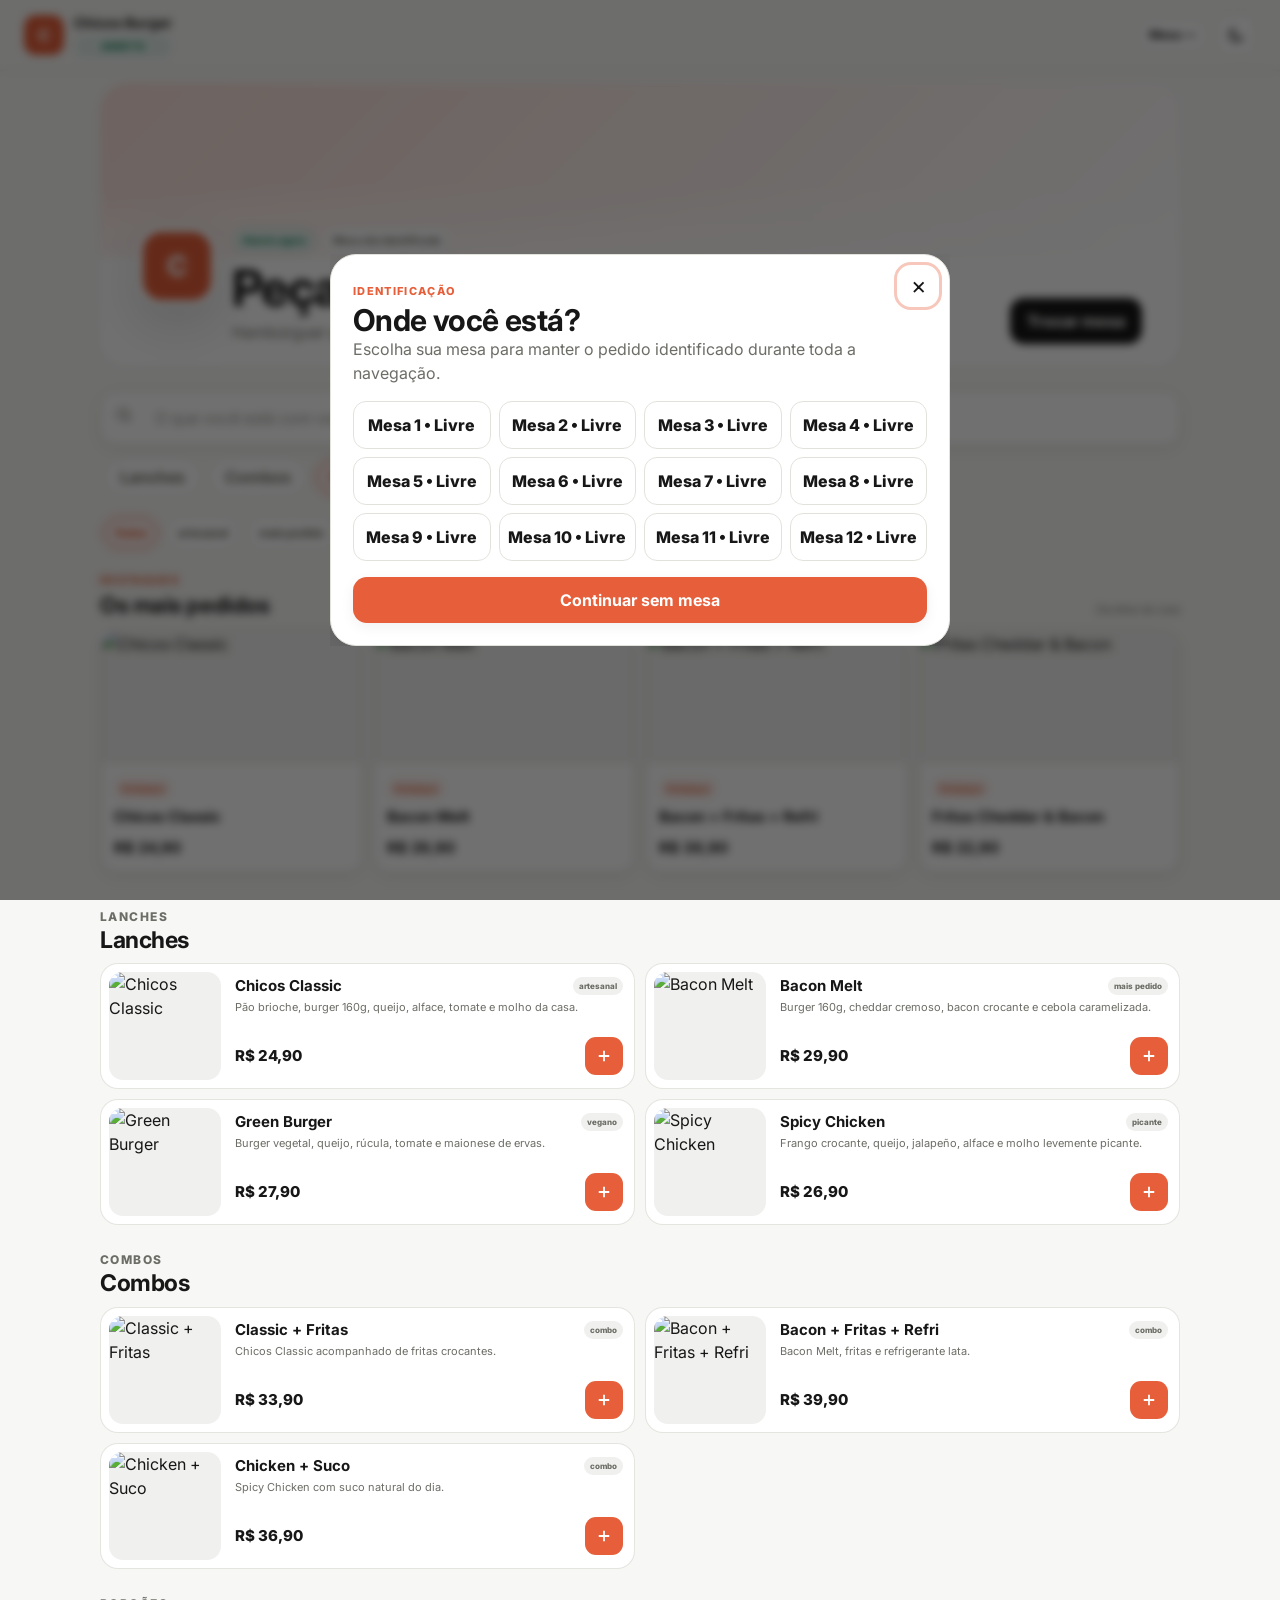
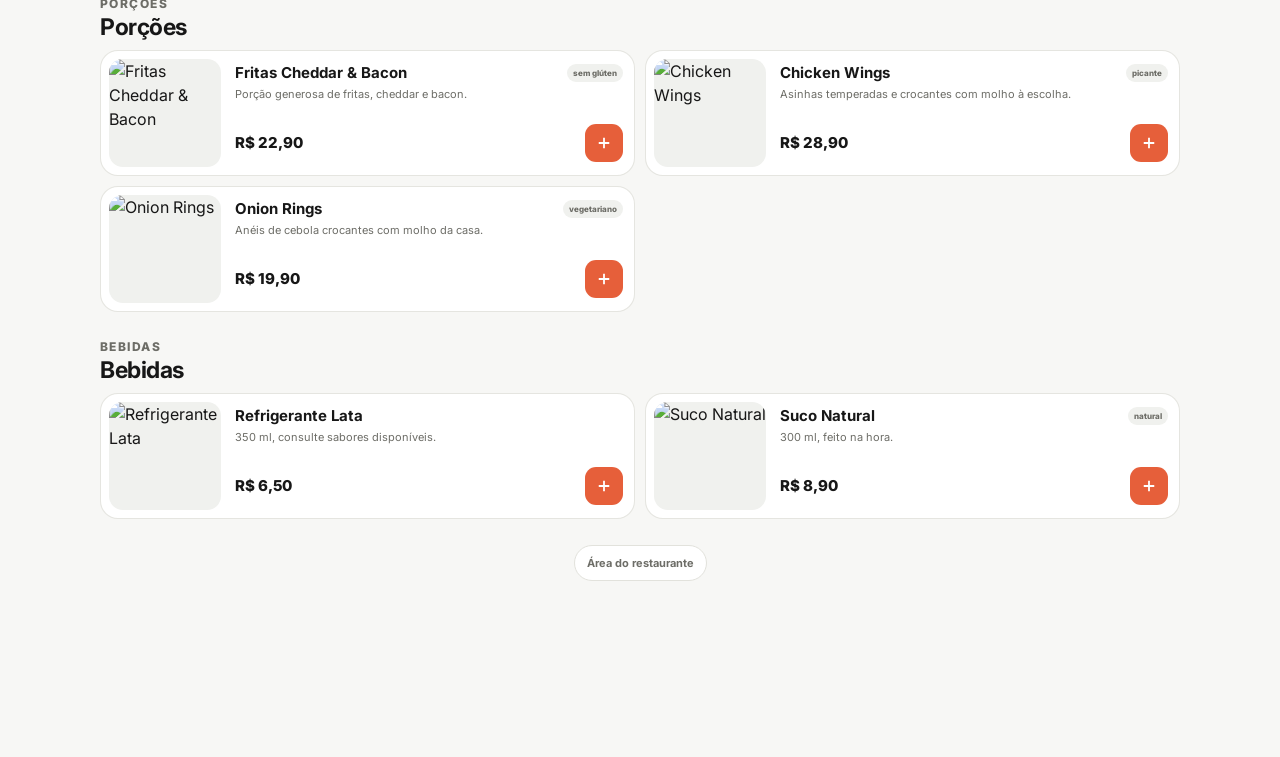
==== commit 3bb10b45: "feat(product): redesign detail modal in iFood-inspired layout" ====
--- a/index.html
+++ b/index.html
@@ -94,18 +94,47 @@
 <button id="cartBar" class="cart-bar" type="button" aria-label="Abrir carrinho"><span class="cart-bar-left"><span class="count-badge" id="cartCount">0</span><span>Ver meu pedido</span></span><strong id="cartTotal">R$ 0,00</strong></button>
 </div>
 
-<dialog id="productDialog" class="modal">
-<div class="modal-card product-modal">
-<button class="modal-close" data-close="productDialog" type="button" aria-label="Fechar">×</button>
-<div class="modal-media"><img id="productModalImage" alt="" loading="lazy"></div>
-<div class="modal-body">
-<div class="modal-kicker"><span id="productModalCategory" class="tag"></span></div>
-<h2 id="productModalName"></h2><p id="productModalDescription" class="muted"></p><strong id="productModalPrice" class="modal-price"></strong>
-<div id="addonGroups" class="addon-groups"></div>
-<label class="field-label"><span>Observações</span><textarea id="productNotes" rows="3" maxlength="240" placeholder="Ex.: sem cebola, ponto da carne..."></textarea></label>
-<div class="modal-footer"><div class="quantity-control"><button id="modalMinus" type="button" aria-label="Diminuir">−</button><output id="modalQuantity">1</output><button id="modalPlus" type="button" aria-label="Aumentar">+</button></div><button id="addToCartButton" class="primary-button" type="button">Adicionar • <span id="modalAddTotal">R$ 0,00</span></button></div>
-</div>
-</div>
+<dialog id="productDialog" class="modal product-dialog">
+  <div class="modal-card product-detail-modal">
+    <div class="product-detail-media">
+      <img id="productModalImage" alt="" loading="lazy">
+      <button class="product-detail-back modal-close" data-close="productDialog" type="button" aria-label="Voltar ao cardápio">‹</button>
+      <span id="productModalCategory" class="product-detail-tag"></span>
+    </div>
+
+    <div class="product-detail-scroll">
+      <section class="product-detail-intro">
+        <div class="product-detail-title-row">
+          <div>
+            <h2 id="productModalName"></h2>
+            <p id="productModalDescription" class="muted"></p>
+          </div>
+          <strong id="productModalPrice" class="product-detail-price"></strong>
+        </div>
+      </section>
+
+      <section id="addonGroups" class="product-detail-options"></section>
+
+      <section class="product-detail-section">
+        <div class="product-detail-section-head">
+          <h3>Alguma observação?</h3>
+          <span>Opcional</span>
+        </div>
+        <textarea id="productNotes" rows="3" maxlength="240" placeholder="Ex.: sem cebola, ponto da carne..."></textarea>
+      </section>
+    </div>
+
+    <div class="product-detail-footer">
+      <div class="product-detail-quantity quantity-control">
+        <button id="modalMinus" type="button" aria-label="Diminuir quantidade">−</button>
+        <output id="modalQuantity">1</output>
+        <button id="modalPlus" type="button" aria-label="Aumentar quantidade">+</button>
+      </div>
+      <button id="addToCartButton" class="primary-button product-detail-add" type="button">
+        Adicionar <span id="modalAddTotal">R$ 0,00</span>
+      </button>
+    </div>
+  </div>
 </dialog>
 
 <dialog id="cartDialog" class="modal modal-bottom">
--- a/css/menu.css
+++ b/css/menu.css
@@ -95,4 +95,62 @@
 @keyframes trackingPulse{0%,100%{box-shadow:0 0 0 0 color-mix(in srgb,var(--primary) 0%,transparent)}50%{box-shadow:0 0 0 8px color-mix(in srgb,var(--primary) 12%,transparent)}}
 .table-choice-button{position:relative;transition:transform .18s ease,opacity .18s ease,background .18s ease,border-color .18s ease}.table-choice-button:not(:disabled):hover{transform:translateY(-2px)}.table-choice-button.is-occupied{opacity:.48;cursor:not-allowed;filter:grayscale(.35)}.table-choice-button.is-occupied:after{content:"Ocupada";position:absolute;right:10px;top:50%;transform:translateY(-50%);font-size:9px;font-weight:800}.table-choice-button.is-mine{border-color:var(--primary);background:color-mix(in srgb,var(--primary) 7%,var(--surface))}
 @media(max-width:680px){.order-tracking.is-live{align-content:start;padding:18px 12px 32px}.order-tracking.is-live .tracking-head{padding-top:22px}.order-tracking.is-live .tracking-progress{margin-top:20px}.tracking-step.current strong{font-weight:900}}
-.order-tracking.status-change{animation:trackingStatusChange .7s ease}.tracking-step.current strong{animation:trackingTextPulse 1.1s ease}.table-choice-button.is-occupied{transition:none}@keyframes trackingStatusChange{0%{transform:scale(.985)}45%{transform:scale(1.012)}100%{transform:scale(1)}}@keyframes trackingTextPulse{0%,100%{opacity:1}50%{opacity:.55}}+.order-tracking.status-change{animation:trackingStatusChange .7s ease}.tracking-step.current strong{animation:trackingTextPulse 1.1s ease}.table-choice-button.is-occupied{transition:none}@keyframes trackingStatusChange{0%{transform:scale(.985)}45%{transform:scale(1.012)}100%{transform:scale(1)}}@keyframes trackingTextPulse{0%,100%{opacity:1}50%{opacity:.55}}
+/* layout polish */
+.menu-app main{width:min(calc(100% - 32px),1080px)}
+.search-wrap{position:sticky;top:64px;z-index:18;padding:10px 0 7px;background:color-mix(in srgb,var(--bg) 96%,transparent);backdrop-filter:blur(14px)}
+.category-nav{position:sticky;top:122px;z-index:17;margin:0 -2px 12px;padding:6px 2px 8px;gap:8px;background:color-mix(in srgb,var(--bg) 96%,transparent);backdrop-filter:blur(14px)}
+.category-chip{min-height:38px;padding:0 15px;flex:0 0 auto}
+.filter-nav{margin:0 0 18px;padding:0 2px 4px;position:relative;z-index:1}
+.featured-scroller{gap:12px;padding-bottom:4px}
+.featured-card{flex-basis:250px;border-radius:16px}
+.featured-media{height:132px}
+.featured-content{padding:10px 12px 12px}
+.repeat-card{flex-basis:260px}
+.menu-section{margin-bottom:26px}
+.section-head{margin-bottom:10px}
+.product-grid{gap:10px}
+.product-card{min-height:124px}
+.product-media,.product-media img{min-height:108px;height:108px}
+.product-card h3{font-size:15px}
+.product-desc{font-size:11px}
+.menu-footer{margin-bottom:92px}
+.skeleton-grid:not([hidden]){display:none}
+.order-tracking.is-live{padding:18px 12px;background:color-mix(in srgb,var(--bg) 94%,transparent);backdrop-filter:blur(14px)}
+@media(min-width:680px){
+  .menu-app main{width:min(calc(100% - 48px),1080px)}
+  .search-wrap{top:64px}
+  .category-nav{top:120px}
+  .featured-scroller{display:grid;grid-template-columns:repeat(4,minmax(0,1fr));overflow:visible}
+  .featured-card{width:auto;flex-basis:auto}
+  .repeat-scroller{display:grid;grid-template-columns:repeat(3,minmax(0,1fr));overflow:visible}
+  .repeat-card{width:auto;flex-basis:auto}
+}
+@media(max-width:560px){
+  .search-wrap{top:58px;padding-top:8px}
+  .category-nav{position:sticky;top:116px;padding-top:5px;padding-bottom:7px;margin-bottom:6px}
+  .category-chip{min-height:38px;padding-inline:14px}
+  .filter-nav{padding-bottom:6px;margin-bottom:14px}
+  .featured-card{flex-basis:78vw}
+  .featured-media{height:138px}
+  .featured-content h3{font-size:14px}
+  .menu-section{margin-bottom:24px}
+}
+
+/* final mobile spacing correction */
+.brand-hero{min-height:250px}
+.brand-hero-inner{min-height:250px;padding-top:24px}
+.brand-cover{height:150px}
+.category-nav{scroll-padding-inline:4px;scroll-snap-type:x proximity;padding-left:6px;padding-right:6px}
+.category-chip{scroll-snap-align:start}
+@media(min-width:680px){.brand-hero,.brand-hero-inner{min-height:285px}.brand-cover{height:175px}}
+@media(max-width:560px){
+  .search-wrap{top:64px}
+  .category-nav{top:122px;margin-left:0;margin-right:0;padding-left:4px;padding-right:4px}
+  .brand-hero{min-height:238px}
+  .brand-hero-inner{min-height:238px}
+  .brand-cover{height:138px}
+}
+
+/* native hidden must always win over component display rules */
+[hidden]{display:none!important}
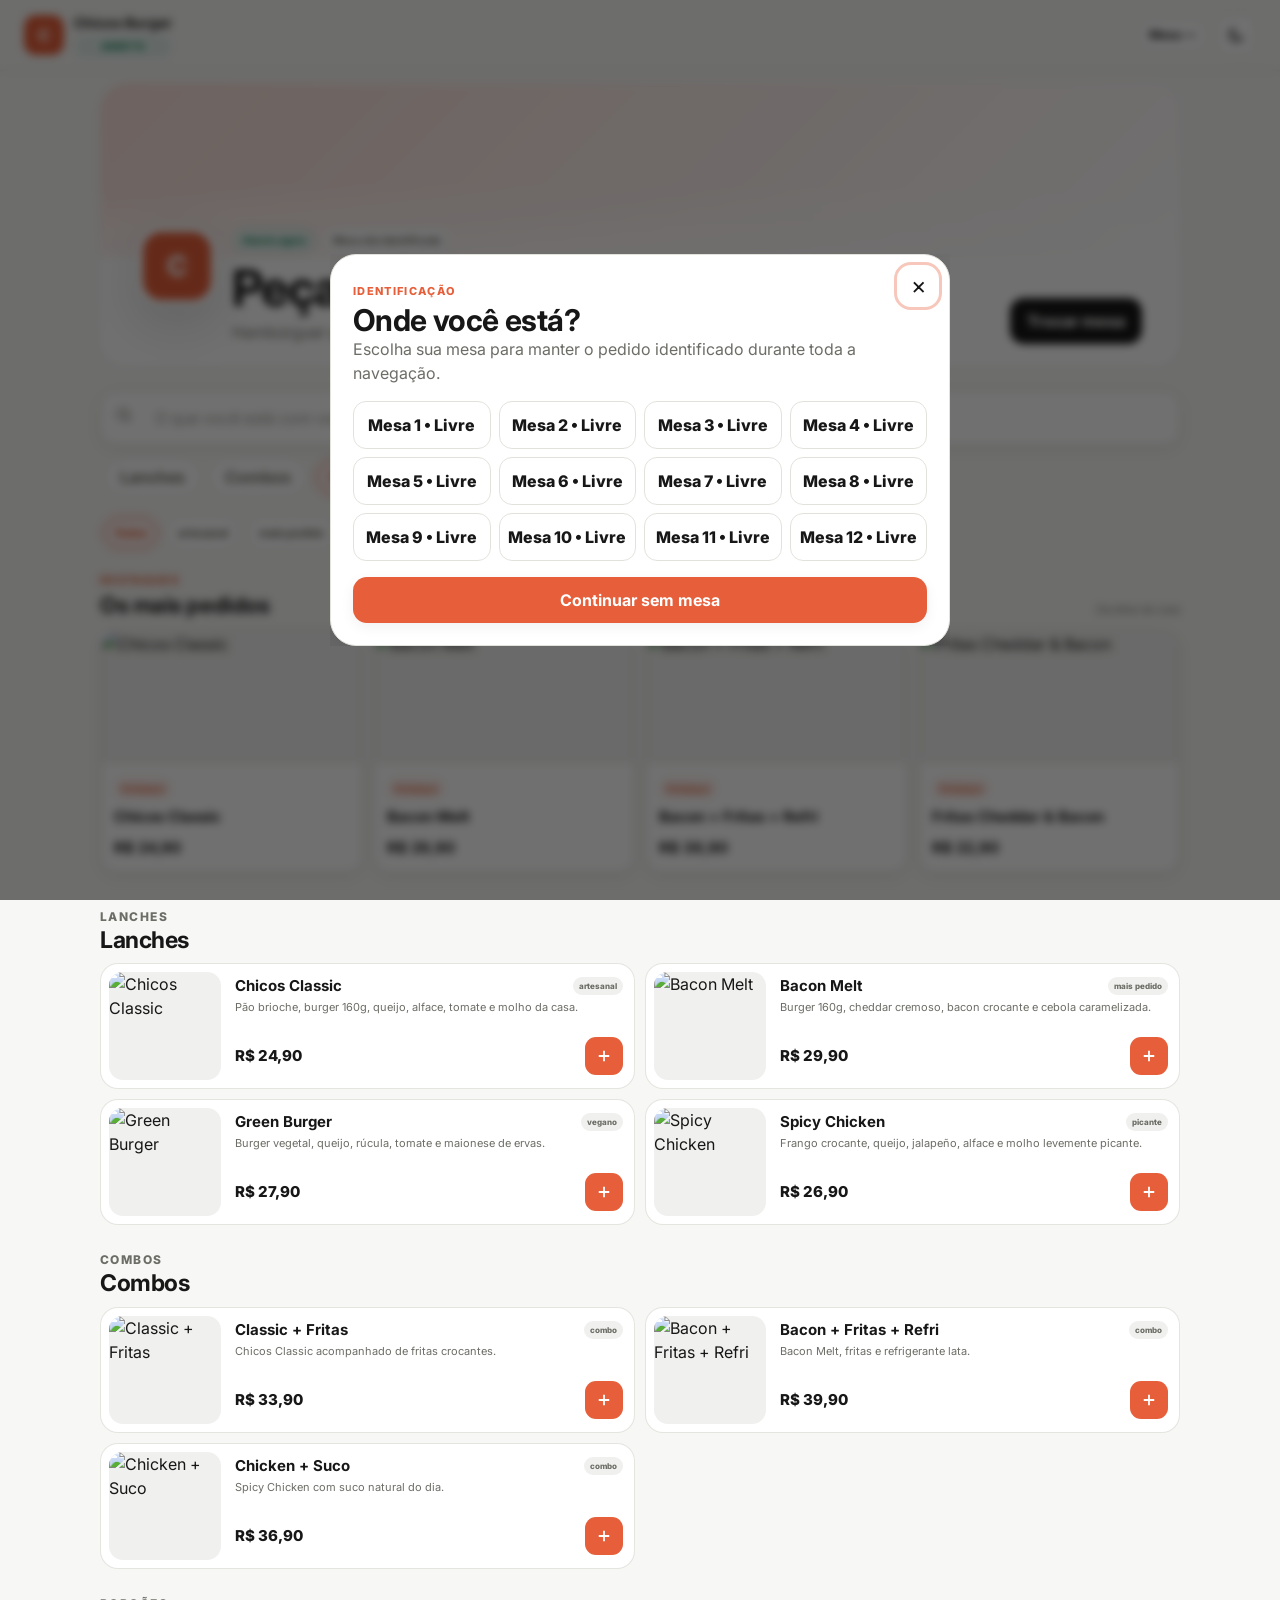
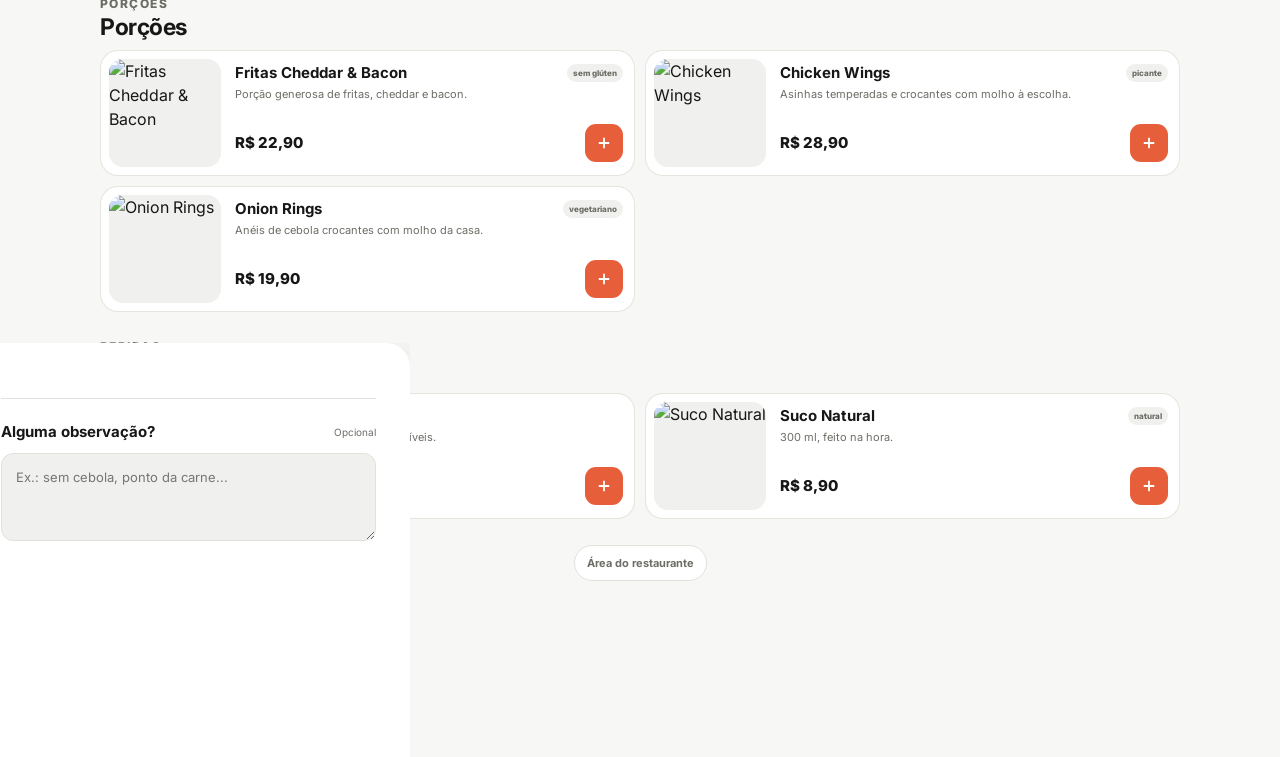
==== commit 6bf217a3: "feat: load reference mobile shell" ====
--- a/index.html
+++ b/index.html
@@ -12,6 +12,7 @@
 <link href="https://fonts.googleapis.com/css2?family=Inter:wght@400;500;600;700;800&display=swap" rel="stylesheet">
 <link rel="stylesheet" href="css/base.css">
 <link rel="stylesheet" href="css/menu.css">
+<link rel="stylesheet" href="css/mobile-reference.css">
 <title>Cardápio Digital</title>
 </head>
 <body>
@@ -225,6 +226,6 @@
 
 <dialog id="tableDialog" class="modal"><div class="modal-card simple-modal"><button class="modal-close" id="closeTableTop" data-close="tableDialog" type="button" aria-label="Fechar">×</button><div class="cart-head"><div><p class="eyebrow">Identificação</p><h2>Onde você está?</h2></div></div><p class="muted">Escolha sua mesa para manter o pedido identificado durante toda a navegação.</p><div id="tableChoices" class="table-choice-grid"></div><button class="primary-button full" id="continueWithoutTable" type="button">Continuar sem mesa</button></div></dialog>
 <div id="toast" class="toast" role="status" aria-live="polite"></div>
-<script src="js/data.js"></script><script src="js/utils.js"></script><script src="js/i18n.js"></script><script src="js/cart.js"></script><script src="js/menu.js"></script>
+<script src="js/data.js"></script><script src="js/utils.js"></script><script src="js/i18n.js"></script><script src="js/cart.js"></script><script src="js/menu.js"></script><script src="js/mobile-reference.js"></script>
 </body>
 </html>
--- a/css/menu.css
+++ b/css/menu.css
@@ -154,3 +154,1153 @@
 
 /* native hidden must always win over component display rules */
 [hidden]{display:none!important}
+
+/* iFood-inspired product detail */
+.product-dialog{max-width:760px}
+.product-detail-modal{width:min(100%,620px);height:min(92dvh,780px);display:grid;grid-template-rows:260px minmax(0,1fr) auto;overflow:hidden;border:0;border-radius:22px;background:var(--surface)}
+.product-detail-media{position:relative;min-height:0;background:var(--surface-2);overflow:hidden}
+.product-detail-media>img{width:100%;height:100%;object-fit:cover}
+.product-detail-media:after{content:"";position:absolute;inset:0;background:linear-gradient(180deg,rgba(0,0,0,.3),transparent 34%,transparent 65%,rgba(0,0,0,.1));pointer-events:none}
+.product-detail-back{position:absolute!important;top:12px!important;left:12px!important;right:auto!important;z-index:3;width:40px;height:40px;border-radius:50%;display:grid;place-items:center;background:rgba(255,255,255,.94);color:#171717;font-size:32px;line-height:1;box-shadow:0 3px 12px rgba(0,0,0,.16)}
+.product-detail-tag{position:absolute;left:16px;bottom:14px;z-index:3;display:inline-flex;align-items:center;min-height:28px;padding:0 10px;border-radius:999px;background:rgba(255,255,255,.94);color:var(--text);font-size:10px;font-weight:800;box-shadow:0 3px 12px rgba(0,0,0,.12)}
+.product-detail-scroll{min-height:0;overflow-y:auto;overflow-x:hidden;padding:0 20px 18px;-webkit-overflow-scrolling:touch}
+.product-detail-intro{padding:18px 0 18px;border-bottom:1px solid var(--border)}
+.product-detail-title-row{display:flex;justify-content:space-between;align-items:start;gap:16px}
+.product-detail-title-row h2{margin:0 0 7px;font-size:24px;line-height:1.08;letter-spacing:-.03em}
+.product-detail-title-row p{margin:0;max-width:500px;font-size:12px;line-height:1.45}
+.product-detail-price{padding-top:2px;color:var(--primary);font-size:16px;white-space:nowrap}
+.product-detail-options{padding-top:4px}
+.addon-group{padding:17px 0 4px;border-bottom:1px solid var(--border)}
+.addon-group h4{margin:0 0 4px;font-size:15px}
+.addon-group:before{content:"Escolha seus itens";display:block;margin-bottom:10px;color:var(--muted);font-size:10px}
+.addon-option{display:flex;justify-content:space-between;align-items:center;gap:12px;min-height:50px;padding:9px 0}
+.addon-option-main{display:flex;align-items:center;gap:10px;min-width:0}
+.addon-option input{width:20px;height:20px;accent-color:var(--primary);flex:0 0 auto}
+.addon-option-main>span{font-size:12px;font-weight:600}
+.addon-option small{color:var(--muted);font-size:11px;white-space:nowrap}
+.product-detail-section{padding:18px 0 4px}
+.product-detail-section-head{display:flex;align-items:center;justify-content:space-between;gap:10px;margin-bottom:9px}
+.product-detail-section-head h3{margin:0;font-size:15px}
+.product-detail-section-head span{color:var(--muted);font-size:10px}
+.product-detail-section textarea{width:100%;min-height:84px;resize:vertical;border:1px solid var(--border);border-radius:12px;background:var(--surface-2);padding:12px;font-size:12px;outline:0}
+.product-detail-footer{display:grid;grid-template-columns:auto minmax(0,1fr);align-items:center;gap:10px;padding:10px 14px calc(10px + env(safe-area-inset-bottom));border-top:1px solid var(--border);background:var(--surface);box-shadow:0 -6px 18px color-mix(in srgb,var(--surface) 70%,transparent);z-index:4}
+.product-detail-quantity{display:inline-flex!important;min-height:48px!important;border:1px solid var(--border);border-radius:11px;background:var(--surface-2)}
+.product-detail-quantity button{width:42px;height:46px;border:0;background:transparent;color:var(--primary);font-size:22px}
+.product-detail-quantity output{width:28px;display:grid;place-items:center;font-size:13px;font-weight:800}
+.product-detail-add{min-height:50px;border-radius:10px;font-size:13px}
+.product-detail-add span{margin-left:6px}
+@media(max-width:680px){
+  .product-dialog{max-width:none;width:100%;height:100dvh}
+  .product-dialog::backdrop{background:rgba(0,0,0,.55)}
+  .product-detail-modal{width:100%;height:100dvh;border-radius:0;grid-template-rows:250px minmax(0,1fr) auto}
+  .product-detail-scroll{padding-inline:16px;padding-bottom:18px}
+  .product-detail-title-row{display:block}
+  .product-detail-price{display:block;margin-top:10px}
+  .product-detail-footer{grid-template-columns:112px minmax(0,1fr);padding-inline:12px}
+}
+@media(min-width:681px){
+  .product-detail-modal{height:min(90dvh,800px)}
+}
+
+/* final product modal pass */
+body.product-modal-open{overflow:hidden!important;position:fixed;width:100%;height:100%;touch-action:none}
+.product-dialog{position:fixed!important;inset:0!important;margin:0!important;padding:20px!important;width:100%!important;max-width:none!important;height:100dvh!important;max-height:none!important;display:grid!important;place-items:center!important;overflow:hidden!important;overscroll-behavior:none!important;touch-action:none!important}
+.product-dialog::backdrop{background:rgba(0,0,0,.66);backdrop-filter:blur(8px)}
+.product-detail-modal{width:min(820px,calc(100vw - 40px));height:min(92dvh,900px);grid-template-rows:minmax(320px,40%) minmax(0,1fr) auto;border-radius:24px;overflow:hidden}
+.product-detail-media{height:100%;min-height:0}
+.product-detail-media>img{object-position:center center}
+.product-detail-scroll{height:100%;min-height:0;overflow-y:auto;overflow-x:hidden;overscroll-behavior:contain;touch-action:pan-y;-webkit-overflow-scrolling:touch;padding:0 32px 26px}
+.product-detail-intro{padding:26px 0 22px}
+.product-detail-title-row{grid-template-columns:minmax(0,1fr) auto;align-items:start;gap:28px}
+.product-detail-title-row h2{font-size:32px;line-height:1.05}
+.product-detail-title-row p{font-size:13px;line-height:1.55;max-width:650px}
+.product-detail-price{font-size:21px;line-height:1.2}
+.product-detail-options{width:100%}
+.addon-group{padding:22px 0 10px}
+.addon-group h4{font-size:16px;margin-bottom:8px}
+.addon-option{min-height:60px;padding:10px 2px}
+.addon-option-main>span{font-size:13px}
+.addon-option input{width:21px;height:21px}
+.product-detail-section{padding:22px 0 6px}
+.product-detail-section textarea{min-height:96px;padding:14px;font-size:13px}
+.product-detail-footer{grid-template-columns:132px minmax(0,1fr);gap:12px;padding:14px 20px calc(14px + env(safe-area-inset-bottom))}
+.product-detail-quantity{width:132px;min-height:54px!important;justify-content:space-between}
+.product-detail-quantity button{height:52px;width:44px}
+.product-detail-add{min-height:54px;border-radius:12px;font-size:14px}
+@media(max-width:700px){
+  .product-dialog{padding:0!important;place-items:end center!important}
+  .product-detail-modal{width:100%;height:100dvh;border-radius:22px 22px 0 0;grid-template-rows:300px minmax(0,1fr) auto}
+  .product-detail-back{top:14px!important;left:14px!important}
+  .product-detail-tag{left:16px;bottom:16px}
+  .product-detail-scroll{padding:0 18px calc(22px + env(safe-area-inset-bottom))}
+  .product-detail-intro{padding:22px 0 18px}
+  .product-detail-title-row{grid-template-columns:1fr;gap:10px}
+  .product-detail-title-row h2{font-size:27px}
+  .product-detail-title-row p{font-size:12px}
+  .product-detail-price{font-size:20px}
+  .addon-group{padding-top:19px}
+  .product-detail-footer{grid-template-columns:116px minmax(0,1fr);padding:12px 12px calc(12px + env(safe-area-inset-bottom))}
+  .product-detail-quantity{width:116px}
+}
+@media(max-width:430px){
+  .product-detail-modal{grid-template-rows:270px minmax(0,1fr) auto}
+  .product-detail-scroll{padding-inline:16px}
+  .product-detail-title-row h2{font-size:25px}
+  .product-detail-footer{grid-template-columns:108px minmax(0,1fr)}
+  .product-detail-quantity{width:108px}
+}
+
+/* product dialog should not become the page itself */
+.product-dialog{
+  position:fixed!important;
+  inset:auto!important;
+  margin:auto!important;
+  width:min(820px,calc(100vw - 40px))!important;
+  max-width:820px!important;
+  height:auto!important;
+  max-height:none!important;
+  padding:20px!important;
+  display:grid!important;
+  place-items:center!important;
+  overflow:visible!important;
+  overscroll-behavior:auto!important;
+  touch-action:auto!important;
+}
+.product-dialog .product-detail-modal{
+  width:100%!important;
+  height:min(88dvh,820px)!important;
+  max-height:820px!important;
+}
+@media(max-width:700px){
+  .product-dialog{
+    width:100%!important;
+    max-width:none!important;
+    padding:0!important;
+    margin:0!important;
+    height:auto!important;
+    max-height:none!important;
+    place-items:end center!important;
+    background:transparent!important;
+  }
+  .product-dialog .product-detail-modal{
+    width:100%!important;
+    height:min(92dvh,760px)!important;
+    max-height:92dvh!important;
+    border-radius:20px 20px 0 0!important;
+  }
+}
+
+/* centered split product detail */
+@media(min-width:701px){
+  .product-dialog{
+    place-items:center!important;
+  }
+  .product-detail-modal{
+    width:min(920px,calc(100vw - 72px))!important;
+    height:min(78dvh,760px)!important;
+    grid-template-columns:minmax(360px,46%) minmax(0,54%)!important;
+    grid-template-rows:minmax(0,1fr) auto!important;
+    border-radius:24px!important;
+  }
+  .product-detail-media{
+    grid-column:1;
+    grid-row:1 / 3;
+    height:100%;
+    min-height:0;
+  }
+  .product-detail-scroll{
+    grid-column:2;
+    grid-row:1;
+    display:grid;
+    align-content:center;
+    min-height:0;
+    height:100%;
+    padding:28px 34px 24px!important;
+  }
+  .product-detail-intro{
+    padding:0 0 20px!important;
+  }
+  .product-detail-title-row{
+    grid-template-columns:minmax(0,1fr) auto!important;
+    gap:18px;
+  }
+  .product-detail-title-row h2{
+    font-size:30px!important;
+    max-width:100%;
+  }
+  .product-detail-title-row p{
+    max-width:100%;
+    font-size:13px!important;
+  }
+  .product-detail-options{
+    width:100%;
+  }
+  .addon-group{
+    padding:16px 0 8px!important;
+  }
+  .addon-option{
+    min-height:52px!important;
+  }
+  .product-detail-section{
+    padding:18px 0 0!important;
+  }
+  .product-detail-section textarea{
+    min-height:82px!important;
+  }
+  .product-detail-footer{
+    grid-column:2;
+    grid-row:2;
+    padding:14px 22px 18px!important;
+    background:var(--surface);
+  }
+  .product-detail-add{
+    min-height:52px!important;
+  }
+}
+@media(max-width:700px){
+  .product-detail-modal{
+    grid-template-columns:1fr!important;
+    grid-template-rows:270px minmax(0,1fr) auto!important;
+  }
+}
+
+/* definitive modal centering */
+@media(min-width:701px){
+  .product-dialog{
+    position:fixed!important;
+    top:0!important;
+    right:0!important;
+    bottom:0!important;
+    left:0!important;
+    inset:0!important;
+    width:100vw!important;
+    max-width:none!important;
+    height:100dvh!important;
+    max-height:none!important;
+    margin:0!important;
+    padding:24px!important;
+    display:grid!important;
+    place-items:center!important;
+    align-items:center!important;
+    justify-items:center!important;
+    transform:none!important;
+  }
+  .product-dialog .product-detail-modal{
+    width:min(920px,calc(100vw - 48px))!important;
+    max-width:920px!important;
+    margin:0 auto!important;
+    justify-self:center!important;
+    align-self:center!important;
+  }
+}
+@media(max-width:700px){
+  .product-dialog{
+    left:0!important;
+    right:0!important;
+    top:auto!important;
+    bottom:0!important;
+    inset:auto 0 0 0!important;
+    width:100vw!important;
+    margin:0!important;
+    padding:0!important;
+    transform:none!important;
+    display:grid!important;
+    place-items:end center!important;
+  }
+}
+
+/* product dialog bounds: keep the dialog itself limited to the modal card */
+.product-dialog{
+  position:fixed!important;
+  top:50%!important;
+  left:50%!important;
+  right:auto!important;
+  bottom:auto!important;
+  inset:auto!important;
+  transform:translate(-50%,-50%)!important;
+  width:min(820px,calc(100vw - 40px))!important;
+  max-width:none!important;
+  height:min(92dvh,900px)!important;
+  max-height:calc(100dvh - 40px)!important;
+  margin:0!important;
+  padding:0!important;
+  display:block!important;
+  overflow:hidden!important;
+  border:0!important;
+  background:transparent!important;
+  overscroll-behavior:none!important;
+  touch-action:none!important;
+}
+.product-dialog::backdrop{background:rgba(0,0,0,.66);backdrop-filter:blur(8px)}
+.product-dialog>.product-detail-modal{
+  width:100%!important;
+  height:100%!important;
+  max-width:none!important;
+  max-height:none!important;
+  margin:0!important;
+}
+@media(max-width:700px){
+  .product-dialog{
+    top:auto!important;
+    left:0!important;
+    right:0!important;
+    bottom:0!important;
+    inset:auto 0 0 0!important;
+    transform:none!important;
+    width:100vw!important;
+    height:min(94dvh,900px)!important;
+    max-height:94dvh!important;
+  }
+  .product-dialog>.product-detail-modal{
+    width:100%!important;
+    height:100%!important;
+    border-radius:24px 24px 0 0!important;
+  }
+}
+
+/* final: native dialog centered by its own box; backdrop remains full-screen */
+@media(min-width:701px){
+  dialog.product-dialog[open]{
+    position:fixed!important;
+    inset:0!important;
+    top:0!important;
+    left:0!important;
+    right:0!important;
+    bottom:0!important;
+    width:min(920px,calc(100vw - 48px))!important;
+    height:min(78dvh,760px)!important;
+    max-width:920px!important;
+    max-height:calc(100dvh - 48px)!important;
+    margin:auto!important;
+    padding:0!important;
+    display:block!important;
+    transform:none!important;
+    overflow:hidden!important;
+    border:0!important;
+    background:transparent!important;
+  }
+  dialog.product-dialog[open]>.product-detail-modal{
+    width:100%!important;
+    height:100%!important;
+    margin:0!important;
+    max-width:none!important;
+    max-height:none!important;
+  }
+}
+@media(max-width:700px){
+  dialog.product-dialog[open]{
+    position:fixed!important;
+    inset:auto 0 0 0!important;
+    width:100vw!important;
+    height:94dvh!important;
+    max-width:none!important;
+    max-height:94dvh!important;
+    margin:0!important;
+    padding:0!important;
+    transform:none!important;
+    display:block!important;
+    overflow:hidden!important;
+  }
+  dialog.product-dialog[open]>.product-detail-modal{
+    width:100%!important;
+    height:100%!important;
+    margin:0!important;
+  }
+}
+
+/* product detail: long titles and natural scroll origin */
+@media(min-width:701px){
+  .product-detail-scroll{
+    display:block!important;
+    align-content:initial!important;
+    overflow-y:auto!important;
+    overflow-x:hidden!important;
+    overscroll-behavior:contain!important;
+    padding-top:28px!important;
+  }
+  .product-detail-title-row{
+    display:grid!important;
+    grid-template-columns:minmax(0,1fr) auto!important;
+    align-items:start!important;
+    gap:18px!important;
+  }
+  .product-detail-title-row>div{min-width:0!important}
+  .product-detail-title-row h2{
+    overflow-wrap:anywhere!important;
+    word-break:normal!important;
+    max-width:none!important;
+  }
+  .product-detail-price{flex-shrink:0!important}
+}
+@media(max-width:700px){
+  .product-detail-title-row h2{
+    overflow-wrap:anywhere!important;
+    word-break:normal!important;
+  }
+}
+
+/* checkout CTA: keep the action inside the checkout flow instead of floating */
+.modal-bottom .checkout-actions,
+.modal-bottom .checkout-actions .primary-button{
+  position:static!important;
+}
+.modal-bottom .checkout-actions{
+  display:grid!important;
+  margin:18px 0 0!important;
+  padding:14px 0 calc(2px + env(safe-area-inset-bottom))!important;
+  background:var(--surface)!important;
+  box-shadow:none!important;
+  border-top:1px solid var(--border);
+  z-index:auto!important;
+}
+.modal-bottom .checkout-actions .primary-button{
+  width:100%;
+}
+
+/* restaurant logo: use the saved branding in the actual public identity */
+.brand-mark{overflow:hidden}
+.brand-mark img{width:100%;height:100%;display:block;object-fit:cover;border-radius:inherit}
+.brand-avatar{overflow:hidden}
+.brand-avatar img{width:100%;height:100%;display:block;object-fit:cover;border-radius:inherit}
+
+
+/* mobile usability pass */
+@media(max-width:700px){
+  html,body{overflow-x:hidden}
+  main{width:calc(100% - 24px)}
+  .app-shell{padding-bottom:92px}
+
+  .topbar.menu-topbar{
+    min-height:60px;
+    padding:8px 12px;
+    gap:8px;
+  }
+  .brand-lockup{gap:8px;min-width:0}
+  .brand-mark{width:36px;height:36px;border-radius:10px}
+  .brand-copy{max-width:138px}
+  .brand-copy strong{font-size:13px}
+  .brand-copy .status-badge{font-size:9px;padding:3px 7px}
+  .header-actions{gap:6px;min-width:0}
+  .table-badge{max-width:94px;min-height:30px;padding:0 9px;font-size:10px;overflow:hidden;text-overflow:ellipsis}
+  .icon-button{width:36px;height:36px;border-radius:10px}
+
+  .brand-hero{
+    width:100%;
+    min-height:226px;
+    margin:0 0 10px;
+    border-radius:0 0 20px 20px;
+  }
+  .brand-cover{height:132px}
+  .brand-hero-inner{
+    min-height:226px;
+    grid-template-columns:minmax(0,1fr) auto;
+    gap:8px;
+    padding:12px 14px 16px;
+  }
+  .brand-avatar{width:62px;height:62px;border-radius:18px}
+  .brand-identity{grid-column:1/-1;grid-row:2;min-width:0}
+  .brand-status-row{gap:5px;margin-bottom:6px}
+  .hero-status,.hero-table{min-height:23px;padding:0 8px;font-size:9px}
+  .brand-hero h1{font-size:28px;line-height:1.04;margin-bottom:5px}
+  .brand-hero .muted{font-size:11px;line-height:1.35}
+  .hero-action{
+    grid-column:2;
+    grid-row:1;
+    align-self:start;
+    min-height:40px;
+    max-width:112px;
+    padding:0 10px;
+    font-size:10px;
+    border-radius:11px;
+  }
+
+  .search-wrap{
+    position:sticky;
+    top:60px;
+    z-index:18;
+    padding:7px 0 6px;
+    background:color-mix(in srgb,var(--bg) 96%,transparent);
+  }
+  .search-field{min-height:48px;border-radius:14px;padding:0 12px}
+  .category-nav{
+    position:relative;
+    top:auto;
+    z-index:10;
+    margin:0 0 8px;
+    padding:4px 0 8px;
+    background:transparent;
+    backdrop-filter:none;
+  }
+  .category-chip{min-height:36px;padding-inline:13px;font-size:12px}
+  .filter-nav{margin:0 0 12px;padding:0 0 8px;gap:6px}
+  .filter-chip{min-height:32px;padding-inline:10px;font-size:10px}
+
+  .discover-section{margin:12px 0 22px}
+  .discover-head{align-items:center;margin-bottom:9px}
+  .discover-head h2{font-size:20px}
+  .discover-note{font-size:9px}
+  .featured-scroller,.repeat-scroller{gap:8px;padding-bottom:5px}
+  .featured-card{flex-basis:78vw;max-width:280px;border-radius:17px}
+  .featured-media{height:132px}
+  .featured-content{padding:10px 11px 12px}
+  .featured-content h3{font-size:14px}
+  .repeat-card{flex-basis:78vw;max-width:280px}
+
+  .menu-section{margin-bottom:25px;scroll-margin-top:74px}
+  .section-head{margin-bottom:9px}
+  .section-head h2{font-size:20px}
+  .section-head .eyebrow{font-size:9px}
+  .product-grid{gap:8px}
+  .product-card{
+    grid-template-columns:88px minmax(0,1fr);
+    gap:10px;
+    min-height:112px;
+    padding:7px;
+    border-radius:15px;
+  }
+  .product-media,.product-media img{height:98px;min-height:98px;border-radius:11px}
+  .product-body{padding:3px 2px 3px 0;gap:6px}
+  .product-card h3{font-size:14px;line-height:1.18}
+  .product-desc{font-size:10.5px;line-height:1.3;-webkit-line-clamp:2}
+  .product-price{font-size:14px}
+  .add-button{width:36px;height:36px;border-radius:10px}
+
+  .order-tracking{
+    width:calc(100% - 24px);
+    margin:10px auto 18px;
+    padding:14px;
+    border-radius:17px;
+  }
+  .tracking-head{flex-direction:column;gap:7px;margin-bottom:12px}
+  .tracking-head h2{font-size:20px}
+  .tracking-head p{font-size:10px}
+  .tracking-order-id{align-self:flex-start}
+  .tracking-progress{
+    display:flex;
+    gap:10px;
+    overflow-x:auto;
+    padding:2px 2px 8px;
+    margin:0 0 12px;
+    scrollbar-width:none;
+  }
+  .tracking-progress::-webkit-scrollbar{display:none}
+  .tracking-line{display:none}
+  .tracking-step{flex:0 0 78px;min-width:78px;gap:4px;scroll-snap-align:start}
+  .tracking-step span{width:26px;height:26px;font-size:10px}
+  .tracking-step strong{font-size:10px}
+  .tracking-step small{font-size:8px}
+  .tracking-feedback{padding:10px 11px;font-size:11px}
+  .tracking-order-card{grid-template-columns:repeat(3,minmax(0,1fr));gap:6px;padding:10px}
+  .tracking-order-card span{font-size:8px}
+  .tracking-order-card strong{font-size:11px}
+
+  .visit-section{width:calc(100% - 24px);margin:14px auto 10px;border-radius:17px}
+  .visit-inner{padding:15px;gap:12px}
+  .visit-inner h2{font-size:20px}
+  .visit-address{font-size:12px;line-height:1.35}
+  .visit-hours{font-size:10px}
+  .visit-actions{grid-template-columns:1fr!important;gap:7px}
+  .visit-actions a{min-height:44px;font-size:12px}
+
+  .menu-footer{width:calc(100% - 24px);margin-bottom:98px}
+  .admin-access{min-height:34px;font-size:10px}
+
+  /* cart: one predictable scroll surface, no floating CTA */
+  .modal-bottom .cart-modal{width:100vw;height:100dvh;border-radius:0;max-height:none}
+  .modal-bottom .cart-head{height:56px;padding:0 10px}
+  .modal-bottom .cart-head h2{font-size:17px}
+  .cart-back{width:36px;height:36px;font-size:31px}
+  .cart-scroll{padding:12px 14px calc(18px + env(safe-area-inset-bottom));overscroll-behavior:contain}
+  .cart-store{padding:2px 0 16px;gap:9px}
+  .cart-store-logo{width:46px;height:46px}
+  .cart-store-copy strong{font-size:14px}
+  .cart-store-copy button{font-size:11px}
+  .cart-section,.checkout-section{padding-bottom:15px;margin-bottom:15px}
+  .cart-section-head{margin-bottom:9px}
+  .cart-section-head h3{font-size:15px}
+  .modal-bottom .cart-items{gap:13px}
+  .modal-bottom .cart-item{grid-template-columns:60px minmax(0,1fr) 86px;gap:7px}
+  .cart-item-media{width:60px;height:60px;border-radius:9px}
+  .modal-bottom .cart-item-info h3{font-size:12px}
+  .modal-bottom .cart-item-info p{font-size:9px}
+  .modal-bottom .cart-item-price{font-size:11px}
+  .modal-bottom .cart-item-right{min-width:86px;gap:5px}
+  .modal-bottom .cart-item-actions{min-height:32px;border-radius:9px}
+  .modal-bottom .cart-item-actions button{width:29px;height:30px;font-size:18px}
+  .modal-bottom .cart-item-actions span{width:24px;font-size:11px}
+  .modal-bottom .cart-recommendations{gap:8px}
+  .modal-bottom .cart-recommendation{flex-basis:205px}
+  .modal-bottom .choice-grid{grid-template-columns:repeat(3,minmax(0,1fr));gap:6px}
+  .modal-bottom .choice-card span{min-height:58px;padding:9px 6px;border-radius:10px;font-size:11px;text-align:center}
+  .modal-bottom .choice-card strong{font-size:11px}
+  .modal-bottom .choice-meta{font-size:9px}
+  .modal-bottom .form-grid.two{grid-template-columns:1fr}
+  .modal-bottom .field-label{margin-bottom:11px}
+  .modal-bottom .field-label>span:not(.sr-only){font-size:11px}
+  .modal-bottom input,.modal-bottom textarea{min-height:44px;border-radius:10px}
+  .modal-bottom textarea{min-height:74px}
+  .coupon-row{grid-template-columns:minmax(0,1fr) 82px;gap:6px}
+  .coupon-row .outline-button{padding:0 8px;min-height:44px;font-size:11px}
+  .checkout-summary{padding:13px 0 0;margin:0;font-size:11px}
+  .checkout-grand{font-size:16px!important}
+  .checkout-summary .checkout-grand strong{font-size:18px}
+  .modal-bottom .checkout-actions{
+    position:static!important;
+    margin:15px 0 0!important;
+    padding:13px 0 2px!important;
+    border-top:1px solid var(--border);
+    background:var(--surface)!important;
+    box-shadow:none!important;
+  }
+  .modal-bottom .checkout-actions .primary-button{min-height:50px;font-size:13px}
+  .modal-bottom .microcopy{font-size:9px;margin:7px 0 0}
+
+  /* product detail: compact media, generous text area and reliable footer */
+  dialog.product-dialog[open]{
+    inset:auto 0 0 0!important;
+    width:100vw!important;
+    height:min(94dvh,860px)!important;
+    max-height:94dvh!important;
+    padding:0!important;
+  }
+  .product-dialog>.product-detail-modal{
+    width:100%!important;
+    height:100%!important;
+    border-radius:20px 20px 0 0!important;
+    grid-template-columns:1fr!important;
+    grid-template-rows:220px minmax(0,1fr) auto!important;
+  }
+  .product-detail-media{height:220px!important}
+  .product-detail-back{top:12px!important;left:12px!important;width:38px;height:38px}
+  .product-detail-tag{left:13px;bottom:12px;min-height:25px;font-size:9px}
+  .product-detail-scroll{padding:0 14px 16px!important}
+  .product-detail-intro{padding:15px 0 14px!important}
+  .product-detail-title-row{display:block!important}
+  .product-detail-title-row h2{font-size:23px!important;line-height:1.08!important;overflow-wrap:anywhere!important}
+  .product-detail-title-row p{font-size:11px!important;line-height:1.42!important;max-width:none!important}
+  .product-detail-price{display:block;font-size:16px;margin-top:8px}
+  .addon-group{padding:14px 0 7px!important}
+  .addon-group h4{font-size:14px!important;margin-bottom:5px}
+  .addon-option{min-height:46px;padding:7px 1px}
+  .addon-option-main>span{font-size:11px}
+  .addon-option small{font-size:10px}
+  .product-detail-section{padding:15px 0 4px!important}
+  .product-detail-section-head h3{font-size:14px}
+  .product-detail-section textarea{min-height:74px;font-size:11px;padding:10px}
+  .product-detail-footer{grid-template-columns:96px minmax(0,1fr);gap:8px;padding:9px 10px calc(9px + env(safe-area-inset-bottom))}
+  .product-detail-quantity{width:96px;min-height:48px!important}
+  .product-detail-quantity button{width:30px;height:46px}
+  .product-detail-quantity output{width:26px;font-size:12px}
+  .product-detail-add{min-height:48px;font-size:12px!important;padding-inline:10px}
+
+  .simple-modal{max-height:88dvh;padding:18px 15px 15px}
+  .table-choice-grid{grid-template-columns:repeat(2,minmax(0,1fr));gap:7px;margin:13px 0}
+  .table-choice-button{min-height:46px;font-size:11px}
+}
+
+@media(max-width:380px){
+  .brand-copy{max-width:112px}
+  .brand-hero h1{font-size:26px}
+  .hero-action{max-width:102px;font-size:9px;padding-inline:8px}
+  .product-card{grid-template-columns:80px minmax(0,1fr)}
+  .product-media,.product-media img{height:92px;min-height:92px}
+  .product-card h3{font-size:13px}
+  .product-desc{font-size:10px}
+  .modal-bottom .cart-item{grid-template-columns:56px minmax(0,1fr) 78px}
+  .cart-item-media{width:56px;height:56px}
+  .modal-bottom .cart-item-right{min-width:78px}
+  .modal-bottom .cart-item-actions button{width:26px}
+  .modal-bottom .cart-item-actions span{width:22px}
+}
+
+@media(max-width:700px) and (max-height:640px){
+  .product-dialog>.product-detail-modal{grid-template-rows:170px minmax(0,1fr) auto!important}
+  .product-detail-media{height:170px!important}
+  .brand-hero,.brand-hero-inner{min-height:205px}
+  .brand-cover{height:120px}
+}
+
+
+/* mobile final stabilization */
+@media (max-width:700px){
+  html{scroll-behavior:auto}
+  body{min-width:0;overflow-x:hidden}
+  .app-shell{padding-bottom:96px}
+  main{width:calc(100% - 20px)!important}
+
+  .menu-topbar{
+    position:sticky!important;
+    top:0!important;
+    min-height:56px!important;
+    padding:8px 10px!important;
+    gap:6px!important;
+  }
+  .brand-lockup{gap:7px!important;min-width:0!important;flex:1 1 auto}
+  .brand-mark{width:34px!important;height:34px!important;border-radius:9px!important}
+  .brand-copy{max-width:135px!important;min-width:0!important}
+  .brand-copy strong{font-size:12px!important}
+  .header-actions{gap:5px!important;flex:0 0 auto}
+  .table-badge{max-width:88px!important;min-height:30px!important;font-size:9px!important;padding:0 8px!important}
+  .header-actions .icon-button{width:34px!important;height:34px!important}
+
+  .brand-hero{
+    width:100%!important;
+    min-height:202px!important;
+    margin:0 0 10px!important;
+    border-radius:0 0 18px 18px!important;
+  }
+  .brand-cover{height:116px!important}
+  .brand-hero-inner{
+    min-height:202px!important;
+    grid-template-columns:minmax(0,1fr) auto!important;
+    grid-template-rows:48px 1fr!important;
+    gap:6px!important;
+    padding:10px 12px 14px!important;
+  }
+  .brand-avatar{width:56px!important;height:56px!important;border-radius:16px!important;grid-row:1!important;align-self:start!important}
+  .hero-action{grid-column:2!important;grid-row:1!important;align-self:start!important;min-height:38px!important;max-width:106px!important;font-size:10px!important;padding:0 9px!important}
+  .brand-identity{grid-column:1/-1!important;grid-row:2!important;align-self:end!important}
+  .brand-status-row{margin-bottom:5px!important}
+  .brand-hero h1{font-size:25px!important;line-height:1.06!important}
+  .brand-hero .muted{font-size:10.5px!important}
+
+  .search-wrap{position:relative!important;top:auto!important;z-index:3!important;padding:4px 0 7px!important;background:transparent!important;backdrop-filter:none!important}
+  .search-field{min-height:46px!important;border-radius:13px!important}
+  .category-nav{position:relative!important;top:auto!important;z-index:2!important;margin:0 -2px 8px!important;padding:2px 2px 7px!important;overflow-x:auto!important;background:transparent!important;backdrop-filter:none!important}
+  .category-chip{min-height:34px!important;padding-inline:12px!important;font-size:11px!important}
+  .filter-nav{position:relative!important;margin:0 0 11px!important;padding:0 0 6px!important}
+
+  .discover-section{margin:10px 0 19px!important}
+  .discover-head h2{font-size:19px!important}
+  .featured-card,.repeat-card{flex-basis:82vw!important;max-width:285px!important}
+  .featured-media{height:124px!important}
+
+  .menu-section{margin-bottom:23px!important;scroll-margin-top:8px!important}
+  .section-head h2{font-size:19px!important}
+  .product-grid{gap:7px!important}
+  .product-card{
+    grid-template-columns:84px minmax(0,1fr)!important;
+    gap:9px!important;
+    min-height:108px!important;
+    padding:6px!important;
+    border-radius:14px!important;
+  }
+  .product-media,.product-media img{height:94px!important;min-height:94px!important;border-radius:10px!important}
+  .product-card h3{font-size:13px!important;line-height:1.2!important}
+  .product-desc{font-size:10px!important;line-height:1.32!important}
+  .product-price{font-size:13px!important}
+  .add-button{width:34px!important;height:34px!important;border-radius:9px!important}
+
+  .cart-bar{
+    left:10px!important;
+    right:10px!important;
+    bottom:10px!important;
+    width:auto!important;
+    transform:none!important;
+    min-height:58px!important;
+    border-radius:15px!important;
+    padding:0 13px!important;
+  }
+
+  .order-tracking{width:calc(100% - 20px)!important;margin:10px auto 16px!important;padding:13px!important}
+  .tracking-head{margin-bottom:10px!important}
+  .tracking-head h2{font-size:19px!important}
+  .tracking-progress{gap:8px!important}
+  .tracking-step{flex-basis:74px!important;min-width:74px!important}
+
+  /* cart: screen-sized shell, only .cart-scroll scrolls */
+  dialog.modal-bottom[open]{
+    position:fixed!important;
+    inset:0!important;
+    width:100vw!important;
+    height:100dvh!important;
+    max-width:none!important;
+    max-height:none!important;
+    margin:0!important;
+    padding:0!important;
+    overflow:hidden!important;
+    display:block!important;
+  }
+  .modal-bottom .cart-modal{
+    width:100%!important;
+    height:100%!important;
+    max-height:none!important;
+    border-radius:0!important;
+    display:flex!important;
+    flex-direction:column!important;
+    overflow:hidden!important;
+  }
+  .modal-bottom .cart-head{height:54px!important;min-height:54px!important;flex:0 0 54px!important;padding:0 10px!important}
+  .cart-scroll{
+    flex:1 1 auto!important;
+    min-height:0!important;
+    overflow-y:auto!important;
+    overflow-x:hidden!important;
+    overscroll-behavior:contain!important;
+    padding:12px 13px calc(14px + env(safe-area-inset-bottom))!important;
+  }
+  .modal-bottom .cart-section,.modal-bottom .cart-upsell,.modal-bottom .checkout-form{min-width:0!important}
+  .modal-bottom .cart-item{
+    grid-template-columns:58px minmax(0,1fr) 82px!important;
+    gap:7px!important;
+  }
+  .cart-item-media{width:58px!important;height:58px!important}
+  .modal-bottom .cart-item-right{min-width:82px!important}
+  .modal-bottom .choice-grid{grid-template-columns:1fr!important;gap:6px!important}
+  .modal-bottom .choice-card span{min-height:48px!important;padding:8px 10px!important;display:flex!important;align-items:center!important;justify-content:space-between!important;text-align:left!important}
+  .modal-bottom .form-grid.two{grid-template-columns:1fr!important}
+  .modal-bottom .coupon-row{grid-template-columns:minmax(0,1fr) 78px!important}
+  .modal-bottom .checkout-actions{position:static!important;margin:14px 0 0!important;padding:12px 0 2px!important;background:var(--surface)!important;box-shadow:none!important;border-top:1px solid var(--border)!important}
+
+  /* product detail: full-height sheet without page overflow */
+  dialog.product-dialog[open]{
+    position:fixed!important;
+    inset:0!important;
+    width:100vw!important;
+    height:100dvh!important;
+    max-width:none!important;
+    max-height:none!important;
+    margin:0!important;
+    padding:0!important;
+    overflow:hidden!important;
+    display:block!important;
+  }
+  .product-dialog>.product-detail-modal{
+    width:100%!important;
+    height:100%!important;
+    border-radius:0!important;
+    grid-template-columns:1fr!important;
+    grid-template-rows:210px minmax(0,1fr) auto!important;
+  }
+  .product-detail-media{height:210px!important}
+  .product-detail-scroll{min-height:0!important;height:100%!important;overflow-y:auto!important;overflow-x:hidden!important;padding:0 13px 15px!important;overscroll-behavior:contain!important;touch-action:pan-y!important}
+  .product-detail-intro{padding:14px 0!important}
+  .product-detail-title-row{display:block!important}
+  .product-detail-title-row h2{font-size:22px!important;line-height:1.1!important;overflow-wrap:anywhere!important}
+  .product-detail-title-row p{font-size:11px!important;line-height:1.4!important}
+  .product-detail-footer{grid-template-columns:92px minmax(0,1fr)!important;gap:7px!important;padding:8px 9px calc(8px + env(safe-area-inset-bottom))!important}
+  .product-detail-quantity{width:92px!important;min-height:46px!important}
+  .product-detail-quantity button{width:29px!important;height:44px!important}
+  .product-detail-add{min-height:46px!important;font-size:12px!important;padding-inline:8px!important}
+
+  .simple-modal{max-width:calc(100vw - 20px)!important;max-height:86dvh!important;padding:16px 14px!important}
+  .table-choice-grid{grid-template-columns:repeat(2,minmax(0,1fr))!important;gap:6px!important}
+}
+@media(max-width:380px){
+  main{width:calc(100% - 16px)!important}
+  .brand-copy{max-width:105px!important}
+  .table-badge{max-width:76px!important}
+  .product-card{grid-template-columns:76px minmax(0,1fr)!important}
+  .product-media,.product-media img{height:88px!important;min-height:88px!important}
+  .modal-bottom .cart-item{grid-template-columns:52px minmax(0,1fr) 76px!important}
+  .cart-item-media{width:52px!important;height:52px!important}
+}
+
+
+/* ========================================================================
+   MOBILE FINAL CONSOLIDATION
+   - no page overflow
+   - predictable touch layout
+   - product/cart/table dialogs use isolated scroll
+   - compact cards without horizontal clipping
+   ======================================================================== */
+@media (max-width:700px){
+  html{scroll-behavior:auto!important;overflow-x:hidden!important}
+  body{min-width:0!important;max-width:100vw!important;overflow-x:hidden!important}
+  .app-shell,.menu-app{width:100%!important;max-width:100vw!important;overflow-x:clip!important}
+  main{width:calc(100% - 20px)!important;max-width:none!important;margin-inline:auto!important}
+
+  .topbar.menu-topbar{
+    width:100%!important;
+    min-height:58px!important;
+    padding:8px 10px!important;
+  }
+  .brand-lockup{min-width:0!important;flex:1 1 auto}
+  .brand-copy{min-width:0!important;max-width:42vw!important}
+  .brand-copy strong{display:block!important;max-width:100%!important;overflow:hidden!important;text-overflow:ellipsis!important;white-space:nowrap!important}
+  .header-actions{flex:0 0 auto!important}
+  .table-badge{max-width:30vw!important}
+
+  .brand-hero{
+    width:100%!important;
+    min-height:224px!important;
+    margin:0 0 12px!important;
+    border-radius:0 0 20px 20px!important;
+  }
+  .brand-cover{height:132px!important}
+  .brand-hero-inner{
+    min-height:224px!important;
+    width:100%!important;
+    grid-template-columns:minmax(0,1fr) auto!important;
+    gap:8px!important;
+    padding:12px 14px 16px!important;
+  }
+  .brand-avatar{width:60px!important;height:60px!important;border-width:4px!important}
+  .brand-identity{grid-column:1/-1!important;min-width:0!important}
+  .brand-status-row{max-width:100%!important}
+  .brand-hero h1{
+    font-size:clamp(25px,8vw,31px)!important;
+    line-height:1.05!important;
+    max-width:100%!important;
+    overflow-wrap:anywhere!important;
+  }
+  .brand-hero .muted{font-size:11px!important;line-height:1.4!important;max-width:100%!important}
+  .hero-action{max-width:110px!important;white-space:normal!important;text-align:center!important}
+
+  .search-wrap{
+    position:relative!important;
+    top:auto!important;
+    z-index:10!important;
+    padding:4px 0 8px!important;
+    background:var(--bg)!important;
+    backdrop-filter:none!important;
+  }
+  .search-field{width:100%!important;min-height:46px!important;border-radius:13px!important}
+  .category-nav,.filter-nav{
+    position:relative!important;
+    top:auto!important;
+    z-index:5!important;
+    width:100%!important;
+    margin-inline:0!important;
+    background:transparent!important;
+    backdrop-filter:none!important;
+  }
+  .category-nav{padding:3px 0 8px!important;margin-bottom:0!important}
+  .category-chip{min-height:36px!important}
+  .filter-nav{padding-bottom:8px!important;margin-bottom:8px!important}
+
+  .discover-section{width:100%!important;overflow:hidden!important}
+  .discover-head{min-width:0!important}
+  .discover-head>div{min-width:0!important}
+  .featured-scroller,.repeat-scroller,.cart-recommendations,.tracking-progress{
+    max-width:100%!important;
+    overflow-x:auto!important;
+    overflow-y:hidden!important;
+    touch-action:pan-x!important;
+  }
+
+  .menu-section{width:100%!important;min-width:0!important;margin-bottom:24px!important}
+  .section-head{min-width:0!important}
+  .section-head>div{min-width:0!important}
+  .section-head h2{
+    font-size:20px!important;
+    overflow-wrap:anywhere!important;
+  }
+  .product-grid{width:100%!important;min-width:0!important;grid-template-columns:1fr!important}
+  .product-card{
+    width:100%!important;
+    min-width:0!important;
+    grid-template-columns:84px minmax(0,1fr)!important;
+    gap:9px!important;
+    min-height:108px!important;
+    padding:7px!important;
+    border-radius:15px!important;
+  }
+  .product-media,.product-media img{
+    width:84px!important;
+    height:94px!important;
+    min-width:84px!important;
+    min-height:94px!important;
+    border-radius:10px!important;
+  }
+  .product-body{min-width:0!important;padding:2px 1px 2px 0!important}
+  .product-top,.product-title-row{min-width:0!important}
+  .product-title-row{gap:5px!important}
+  .product-card h3{
+    min-width:0!important;
+    font-size:13px!important;
+    line-height:1.2!important;
+    overflow-wrap:anywhere!important;
+  }
+  .product-mini-tag{
+    max-width:78px!important;
+    flex:0 1 auto!important;
+    font-size:8px!important;
+  }
+  .product-desc{
+    max-width:100%!important;
+    font-size:10px!important;
+    line-height:1.3!important;
+  }
+  .product-bottom{gap:6px!important}
+  .product-price{font-size:13px!important}
+  .add-button{width:34px!important;height:34px!important;border-radius:9px!important}
+
+  .order-tracking,.visit-section{
+    width:calc(100% - 20px)!important;
+    max-width:none!important;
+    margin-inline:auto!important;
+  }
+
+  .cart-bar{
+    left:10px!important;
+    right:10px!important;
+    bottom:10px!important;
+    width:auto!important;
+    max-width:none!important;
+    transform:none!important;
+    min-height:56px!important;
+    border-radius:15px!important;
+    padding-inline:13px!important;
+  }
+
+  /* Dialog root: the dialog owns the viewport; its content owns the scroll. */
+  dialog.modal{
+    min-width:0!important;
+    max-width:100vw!important;
+  }
+  dialog.modal::backdrop{backdrop-filter:blur(3px)!important}
+
+  dialog.modal-bottom[open]{
+    inset:0!important;
+    width:100vw!important;
+    height:100dvh!important;
+    max-width:none!important;
+    max-height:none!important;
+    margin:0!important;
+    padding:0!important;
+    overflow:hidden!important;
+    display:grid!important;
+    place-items:end center!important;
+  }
+  dialog.modal-bottom[open]>.cart-modal{
+    width:100%!important;
+    max-width:none!important;
+    height:min(100dvh,900px)!important;
+    max-height:none!important;
+    min-height:0!important;
+    border-radius:18px 18px 0 0!important;
+    overflow:hidden!important;
+  }
+  .modal-bottom .cart-head{flex:0 0 56px!important;height:56px!important}
+  .modal-bottom .cart-scroll{
+    flex:1 1 auto!important;
+    min-height:0!important;
+    height:auto!important;
+    width:100%!important;
+    max-width:100%!important;
+    overflow-y:auto!important;
+    overflow-x:hidden!important;
+    overscroll-behavior:contain!important;
+    -webkit-overflow-scrolling:touch!important;
+    padding:12px 14px calc(18px + env(safe-area-inset-bottom))!important;
+  }
+  .modal-bottom .cart-items,
+  .modal-bottom .cart-upsell,
+  .modal-bottom .checkout-form{
+    overflow:visible!important;
+    max-height:none!important;
+  }
+  .modal-bottom .checkout-actions{
+    position:static!important;
+    inset:auto!important;
+    transform:none!important;
+  }
+
+  dialog.product-dialog[open]{
+    inset:auto 0 0 0!important;
+    width:100vw!important;
+    height:min(94dvh,860px)!important;
+    max-width:none!important;
+    max-height:94dvh!important;
+    margin:0!important;
+    padding:0!important;
+    overflow:hidden!important;
+    display:block!important;
+    transform:none!important;
+  }
+  dialog.product-dialog[open]>.product-detail-modal{
+    width:100%!important;
+    height:100%!important;
+    min-height:0!important;
+    max-width:none!important;
+    max-height:none!important;
+    border-radius:18px 18px 0 0!important;
+    grid-template-columns:1fr!important;
+    grid-template-rows:200px minmax(0,1fr) auto!important;
+    overflow:hidden!important;
+  }
+  .product-detail-media{
+    width:100%!important;
+    height:200px!important;
+    min-height:0!important;
+  }
+  .product-detail-scroll{
+    width:100%!important;
+    min-width:0!important;
+    min-height:0!important;
+    height:100%!important;
+    overflow-y:auto!important;
+    overflow-x:hidden!important;
+    overscroll-behavior:contain!important;
+    -webkit-overflow-scrolling:touch!important;
+    padding:0 15px 14px!important;
+  }
+  .product-detail-intro{padding:15px 0 12px!important}
+  .product-detail-title-row{display:block!important;min-width:0!important}
+  .product-detail-title-row>div{min-width:0!important}
+  .product-detail-title-row h2{
+    max-width:100%!important;
+    font-size:22px!important;
+    line-height:1.1!important;
+    overflow-wrap:anywhere!important;
+  }
+  .product-detail-title-row p{
+    max-width:100%!important;
+    font-size:11px!important;
+    line-height:1.45!important;
+  }
+  .product-detail-price{display:block!important;margin-top:7px!important;font-size:16px!important}
+  .addon-group{padding:13px 0 6px!important}
+  .addon-option{min-height:45px!important}
+  .product-detail-section{padding:14px 0 3px!important}
+  .product-detail-section textarea{min-height:70px!important}
+  .product-detail-footer{
+    grid-template-columns:92px minmax(0,1fr)!important;
+    gap:7px!important;
+    padding:8px 9px calc(8px + env(safe-area-inset-bottom))!important;
+    min-width:0!important;
+    background:var(--surface)!important;
+    border-top:1px solid var(--border)!important;
+  }
+  .product-detail-quantity{width:92px!important;min-width:92px!important}
+  .product-detail-add{
+    min-width:0!important;
+    min-height:47px!important;
+    padding-inline:9px!important;
+    overflow:hidden!important;
+    text-overflow:ellipsis!important;
+  }
+
+  dialog#tableDialog[open]{
+    width:100vw!important;
+    height:100dvh!important;
+    max-width:none!important;
+    max-height:none!important;
+    inset:0!important;
+    margin:0!important;
+    padding:12px!important;
+    display:grid!important;
+    place-items:end center!important;
+    overflow:hidden!important;
+  }
+  dialog#tableDialog[open]>.simple-modal{
+    width:100%!important;
+    max-width:520px!important;
+    max-height:88dvh!important;
+    overflow-y:auto!important;
+    overscroll-behavior:contain!important;
+    -webkit-overflow-scrolling:touch!important;
+    border-radius:18px!important;
+  }
+}
+@media (max-width:380px){
+  main{width:calc(100% - 16px)!important}
+  .brand-hero-inner{padding-inline:12px!important}
+  .product-card{grid-template-columns:78px minmax(0,1fr)!important;gap:8px!important}
+  .product-media,.product-media img{width:78px!important;height:88px!important;min-width:78px!important;min-height:88px!important}
+  .product-card h3{font-size:12.5px!important}
+  .product-desc{font-size:9.5px!important}
+  .add-button{width:32px!important;height:32px!important}
+  .modal-bottom .choice-grid{grid-template-columns:1fr!important}
+}
--- a/css/mobile-reference.css
+++ b/css/mobile-reference.css
@@ -0,0 +1,72 @@
+
+/* Mobile reference shell — desktop stays untouched */
+#mobileReferenceApp{display:none}
+@media(max-width:700px){
+  #mobileReferenceApp{display:block;background:var(--mobile-bg,#f2f2f2);color:var(--text);min-height:100dvh;padding-bottom:82px}
+  body{background:var(--mobile-bg,#f2f2f2)!important}
+  .menu-app>.topbar,.menu-app>.brand-hero,.menu-app>main,.menu-app>.visit-section,.menu-app>.menu-footer{display:none!important}
+  .mobile-ref-coupon{display:flex;align-items:center;min-height:44px;padding:0 10px;background:var(--mobile-accent,#18b84b);color:#fff}
+  .mobile-ref-coupon[hidden]{display:none!important}
+  .mobile-ref-coupon strong{flex:1;text-align:center;font-size:12px;font-weight:800}
+  .mobile-ref-coupon button{width:28px;height:28px;border:0;background:transparent;color:#fff;font-size:22px}
+  .mobile-ref-hero{position:relative;margin-bottom:8px}
+  .mobile-ref-cover{height:194px;background:var(--mobile-cover-fallback,#d9d9d9) center/cover no-repeat}
+  .mobile-ref-identity{position:relative;margin:-24px 8px 0;padding:48px 12px 14px;background:#fff;border-radius:16px 16px 5px 5px;text-align:center;box-shadow:0 1px 6px rgba(0,0,0,.05)}
+  .mobile-ref-logo{position:absolute;top:-38px;left:50%;transform:translateX(-50%);width:76px;height:76px;border-radius:50%;border:4px solid #fff;background:var(--mobile-accent,#18b84b);object-fit:cover;box-shadow:0 3px 12px rgba(0,0,0,.16)}
+  .mobile-ref-identity h1{margin:0 0 3px;font-size:20px;line-height:1.15;font-weight:800}
+  .mobile-ref-location{margin:0;font-size:9px;line-height:1.4;color:#707070}
+  .mobile-ref-more{border:0;background:transparent;color:#5d5d5d;font-size:9px;padding:0;margin-top:2px}
+  .mobile-ref-status{margin:4px 0 0;font-size:9px;font-weight:800;color:var(--mobile-accent,#18865c)}
+  .mobile-ref-status.closed{color:#b42318}
+  .mobile-ref-actions{display:grid;gap:8px;margin:8px 8px 14px}
+  .mobile-ref-action{display:grid;grid-template-columns:22px 1fr 16px;align-items:center;gap:8px;min-height:46px;padding:0 10px;border:1px solid #e2e2e2;border-radius:5px;background:#fff;color:#333;text-align:left;font-size:10px;font-weight:700}
+  .mobile-ref-action .icon{font-size:17px;color:#777}
+  .mobile-ref-action .arrow{font-size:24px;color:var(--mobile-accent,#18b84b);text-align:right}
+  .mobile-ref-cashback{padding:11px;border:1px solid #e2e2e2;border-radius:4px;background:#fff}
+  .mobile-ref-cashback-head{display:flex;align-items:center;gap:7px;font-size:10px}
+  .mobile-ref-cashback-head .icon{font-size:17px}
+  .mobile-ref-cashback p{margin:7px 0 7px;font-size:9.5px;line-height:1.45;color:#555}
+  .mobile-ref-cashback button{margin-left:auto;border:0;background:transparent;color:#666;font-size:9.5px}
+  .mobile-ref-nav{display:grid;grid-template-columns:minmax(0,1fr) 42px;gap:7px;margin:0 8px 8px}
+  .mobile-ref-nav select{height:36px;appearance:none;padding:0 28px 0 9px;border:1px solid #ddd;border-radius:4px;background:#fff;color:#555;font-size:10px;font-weight:700}
+  .mobile-ref-select{position:relative}
+  .mobile-ref-select .chev{position:absolute;right:9px;top:4px;font-size:18px;color:#666;pointer-events:none}
+  .mobile-ref-search-btn{width:42px;height:36px;border:1px solid #ddd;border-radius:4px;background:#fff;display:grid;place-items:center}
+  .mobile-ref-search-icon{width:13px;height:13px;border:1.6px solid #666;border-radius:50%;position:relative}
+  .mobile-ref-search-icon::after{content:"";position:absolute;width:6px;height:1.6px;background:#666;right:-5px;bottom:-2px;transform:rotate(45deg)}
+  .mobile-ref-search{margin:0 8px 8px}
+  .mobile-ref-search[hidden]{display:none!important}
+  .mobile-ref-search input{min-height:40px;border-radius:4px;background:#fff}
+  .mobile-ref-promo-title{margin:17px 12px 8px;font-size:18px;line-height:1.05;font-weight:900;color:#222}
+  .mobile-ref-promos{display:grid;gap:8px;margin:0 8px}
+  .mobile-ref-promo{display:grid;grid-template-columns:minmax(0,1fr) 102px;min-height:136px;border:1px solid #e2e2e2;border-radius:4px;overflow:hidden;background:#fff;box-shadow:none}
+  .mobile-ref-promo-copy{padding:10px;display:flex;flex-direction:column;align-items:flex-start;min-width:0}
+  .mobile-ref-promo-copy .badge{padding:3px 7px;border-radius:999px;background:#eaf9ef;color:#168456;font-size:8px;font-weight:800}
+  .mobile-ref-promo-copy h3{margin:5px 0 4px;font-size:12.5px;line-height:1.2}
+  .mobile-ref-promo-copy p{margin:0;color:#666;font-size:9px;line-height:1.4;display:-webkit-box;-webkit-line-clamp:3;-webkit-box-orient:vertical;overflow:hidden}
+  .mobile-ref-promo-copy small{margin-top:auto;margin-bottom:4px;color:#777;font-size:8px}
+  .mobile-ref-promo-copy strong{font-size:12.5px;color:var(--mobile-accent,#18b84b)}
+  .mobile-ref-promo img{width:100%;height:100%;object-fit:cover}
+  .mobile-ref-menu{display:grid;gap:19px;margin:18px 8px 0}
+  .mobile-ref-category-title{margin:0;font-size:17px;line-height:1.1;font-weight:900;text-transform:uppercase;color:#222}
+  .mobile-ref-category-description{margin:5px 0 7px;color:#777;font-size:9.5px}
+  .mobile-ref-products{display:grid;gap:7px}
+  .mobile-ref-product{display:grid;grid-template-columns:minmax(0,1fr) 96px;min-height:120px;gap:8px;padding:9px;border:1px solid #e2e2e2;border-radius:4px;background:#fff}
+  .mobile-ref-product-copy{min-width:0}
+  .mobile-ref-product h3{margin:0;font-size:13px;line-height:1.25}
+  .mobile-ref-product p{margin:7px 0 0;color:#666;font-size:9.5px;line-height:1.45;display:-webkit-box;-webkit-line-clamp:4;-webkit-box-orient:vertical;overflow:hidden}
+  .mobile-ref-product-bottom{margin-top:7px;font-size:13px;font-weight:600}
+  .mobile-ref-product img{width:96px;height:96px;border-radius:4px;object-fit:cover}
+  .mobile-ref-empty{margin:20px 8px;padding:30px 14px;text-align:center;border:1px dashed #ddd;border-radius:8px;background:#fff;color:#777;font-size:11px}
+  .mobile-ref-bottom{position:fixed;z-index:90;left:0;right:0;bottom:0;height:62px;display:grid;grid-template-columns:repeat(4,1fr);padding-bottom:env(safe-area-inset-bottom);background:#fff;border-top:1px solid #ddd;box-shadow:0 -1px 6px rgba(0,0,0,.06)}
+  .mobile-ref-bottom button{border:0;background:transparent;color:#999;display:grid;place-items:center;align-content:center;gap:2px}
+  .mobile-ref-bottom button span{font-size:19px;line-height:1}
+  .mobile-ref-bottom button small{font-size:8px}
+  .mobile-ref-bottom button.active{color:var(--mobile-accent,#18b84b);font-weight:800}
+  .menu-app #cartBar{bottom:70px!important;left:8px!important;right:8px!important;width:auto!important;max-width:none!important;min-height:54px!important;border-radius:14px!important;transform:none!important;background:var(--mobile-accent,#171717)!important;color:#fff!important}
+}
+@media(max-width:380px){
+  .mobile-ref-promo{grid-template-columns:minmax(0,1fr) 90px}
+  .mobile-ref-product{grid-template-columns:minmax(0,1fr) 88px}
+  .mobile-ref-product img{width:88px;height:88px}
+}
